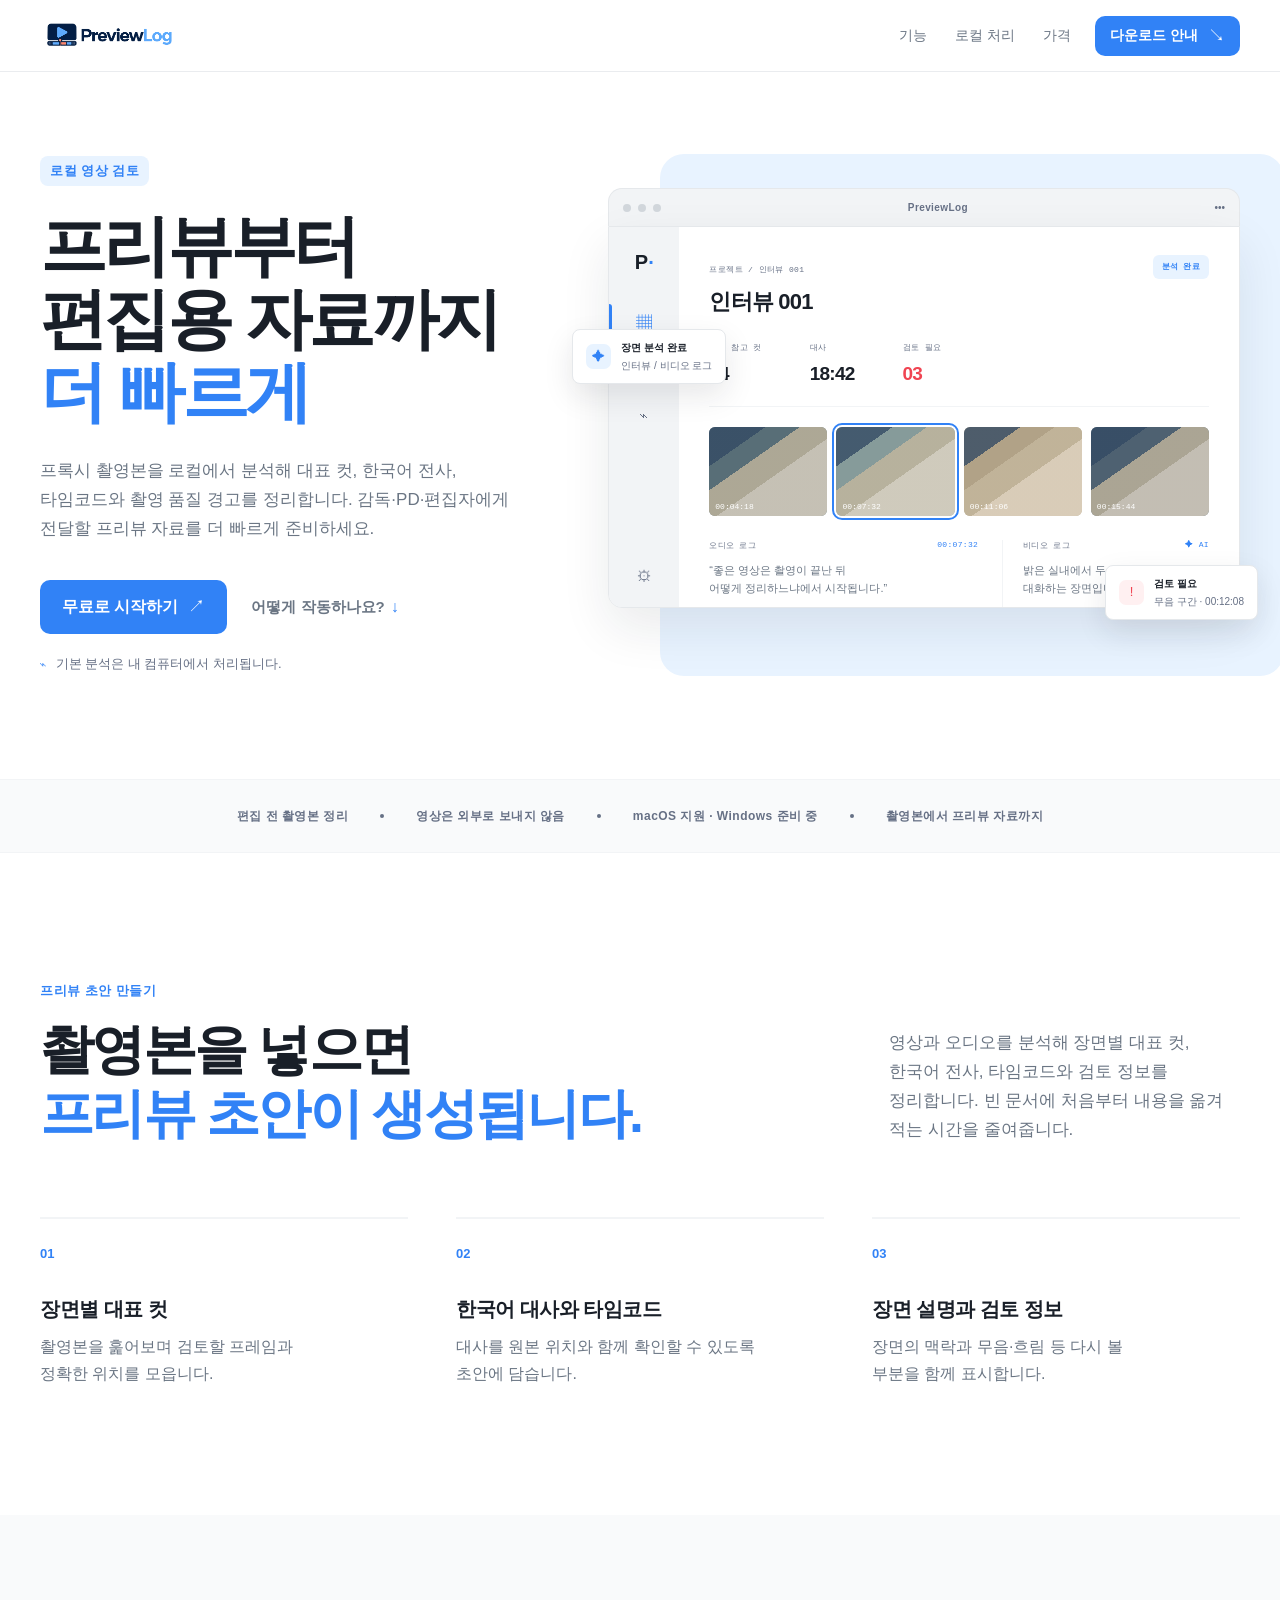
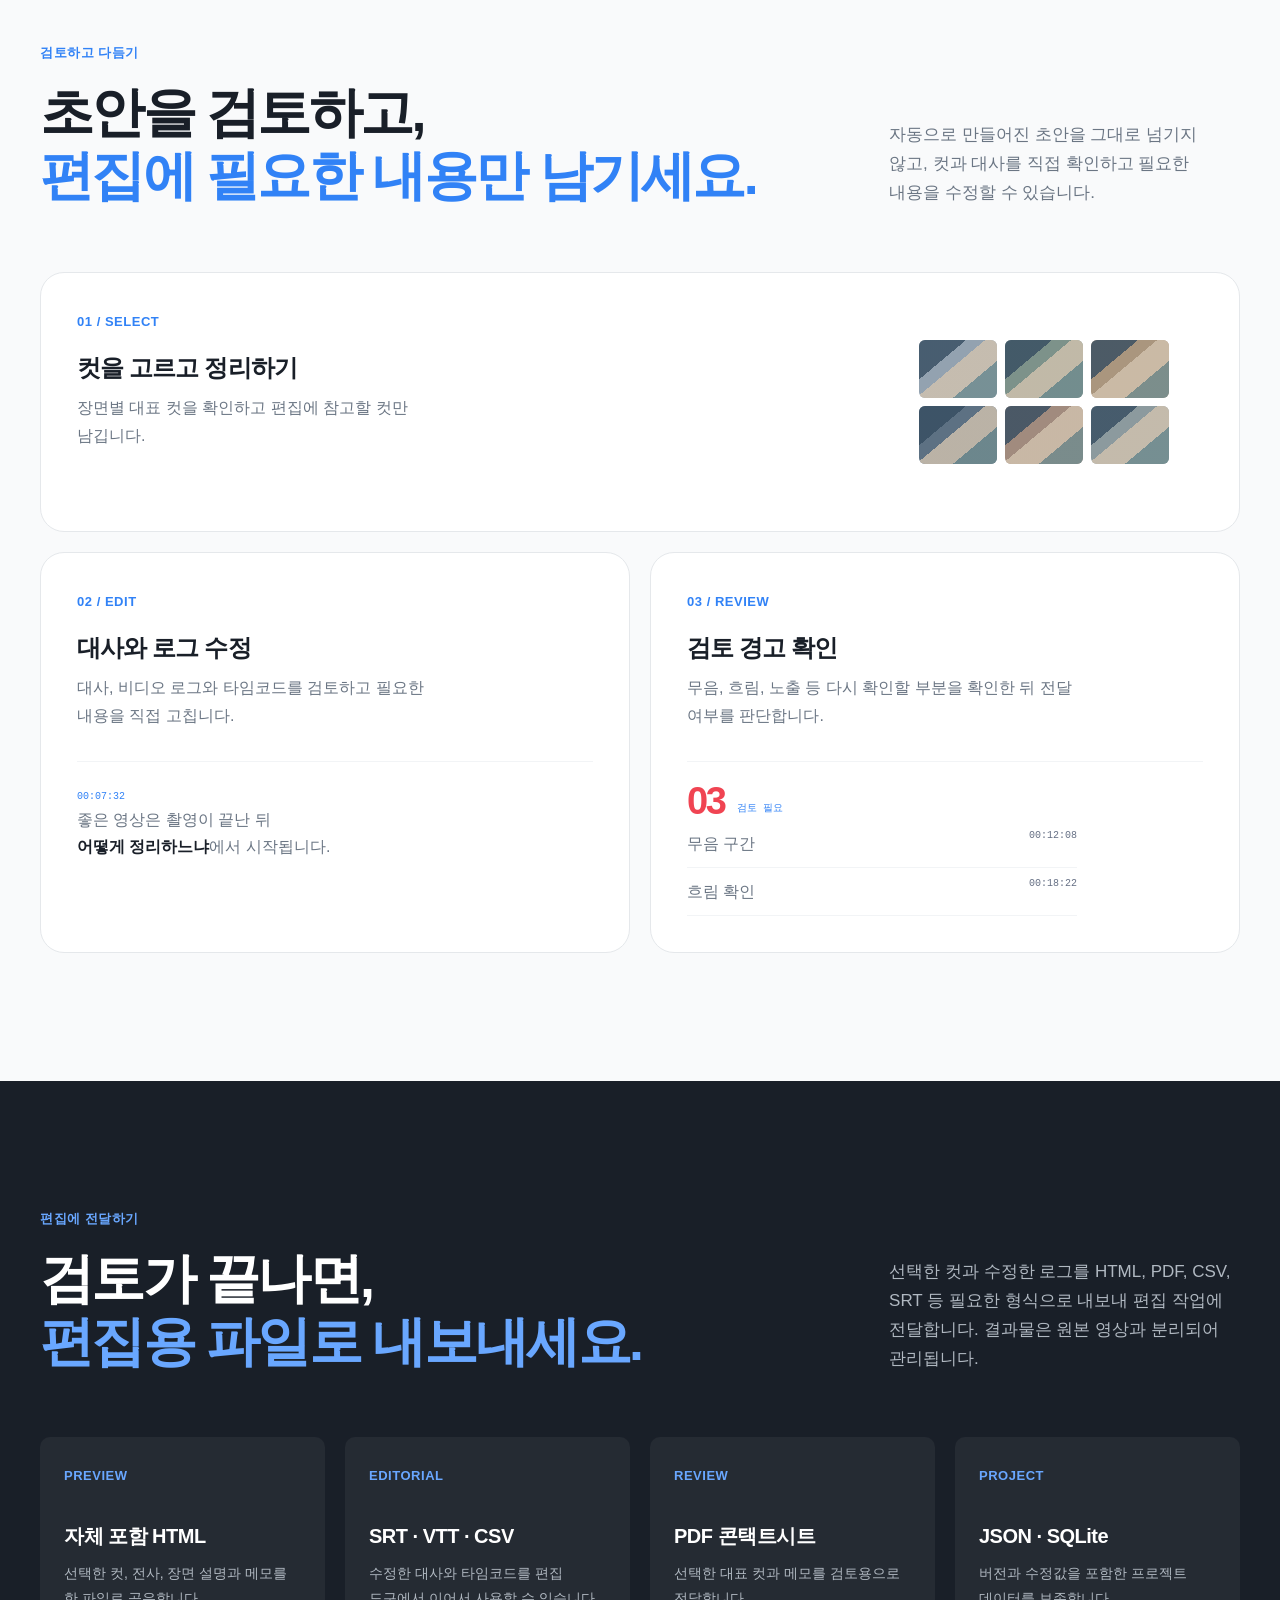
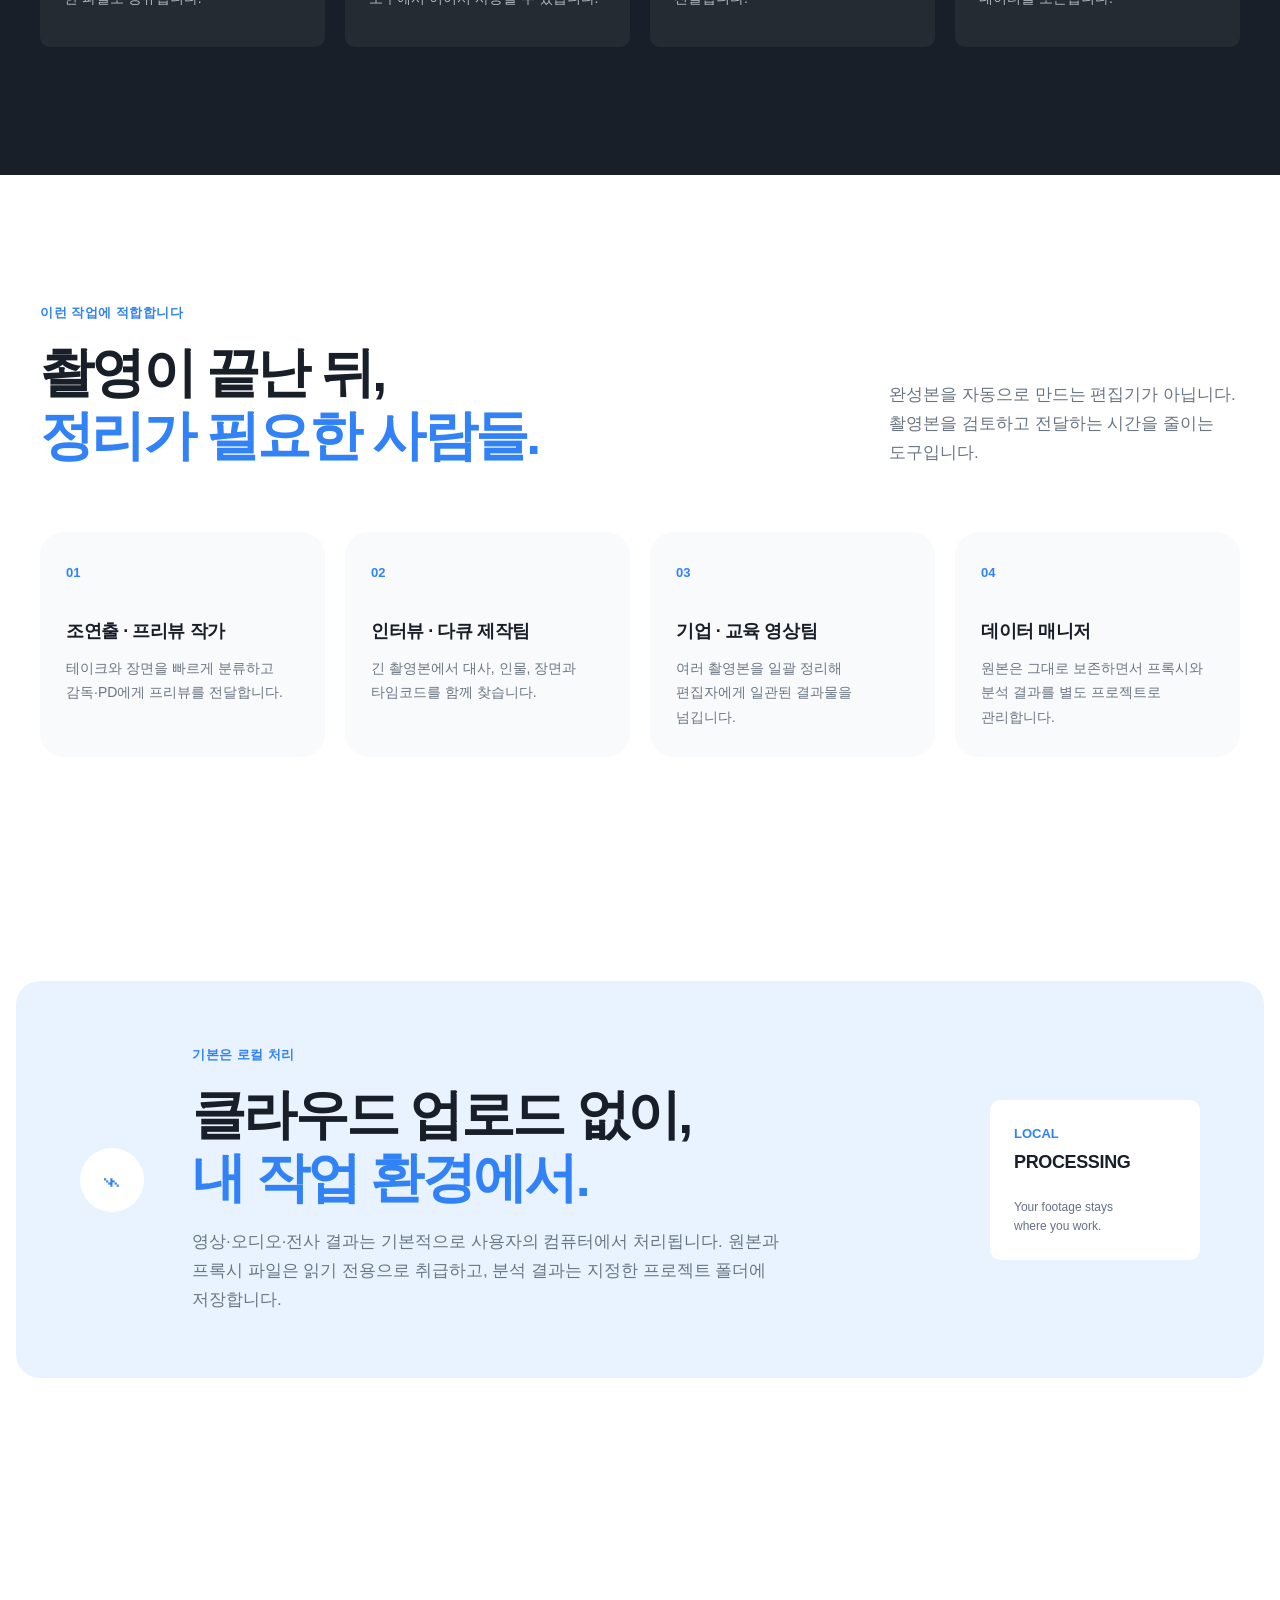
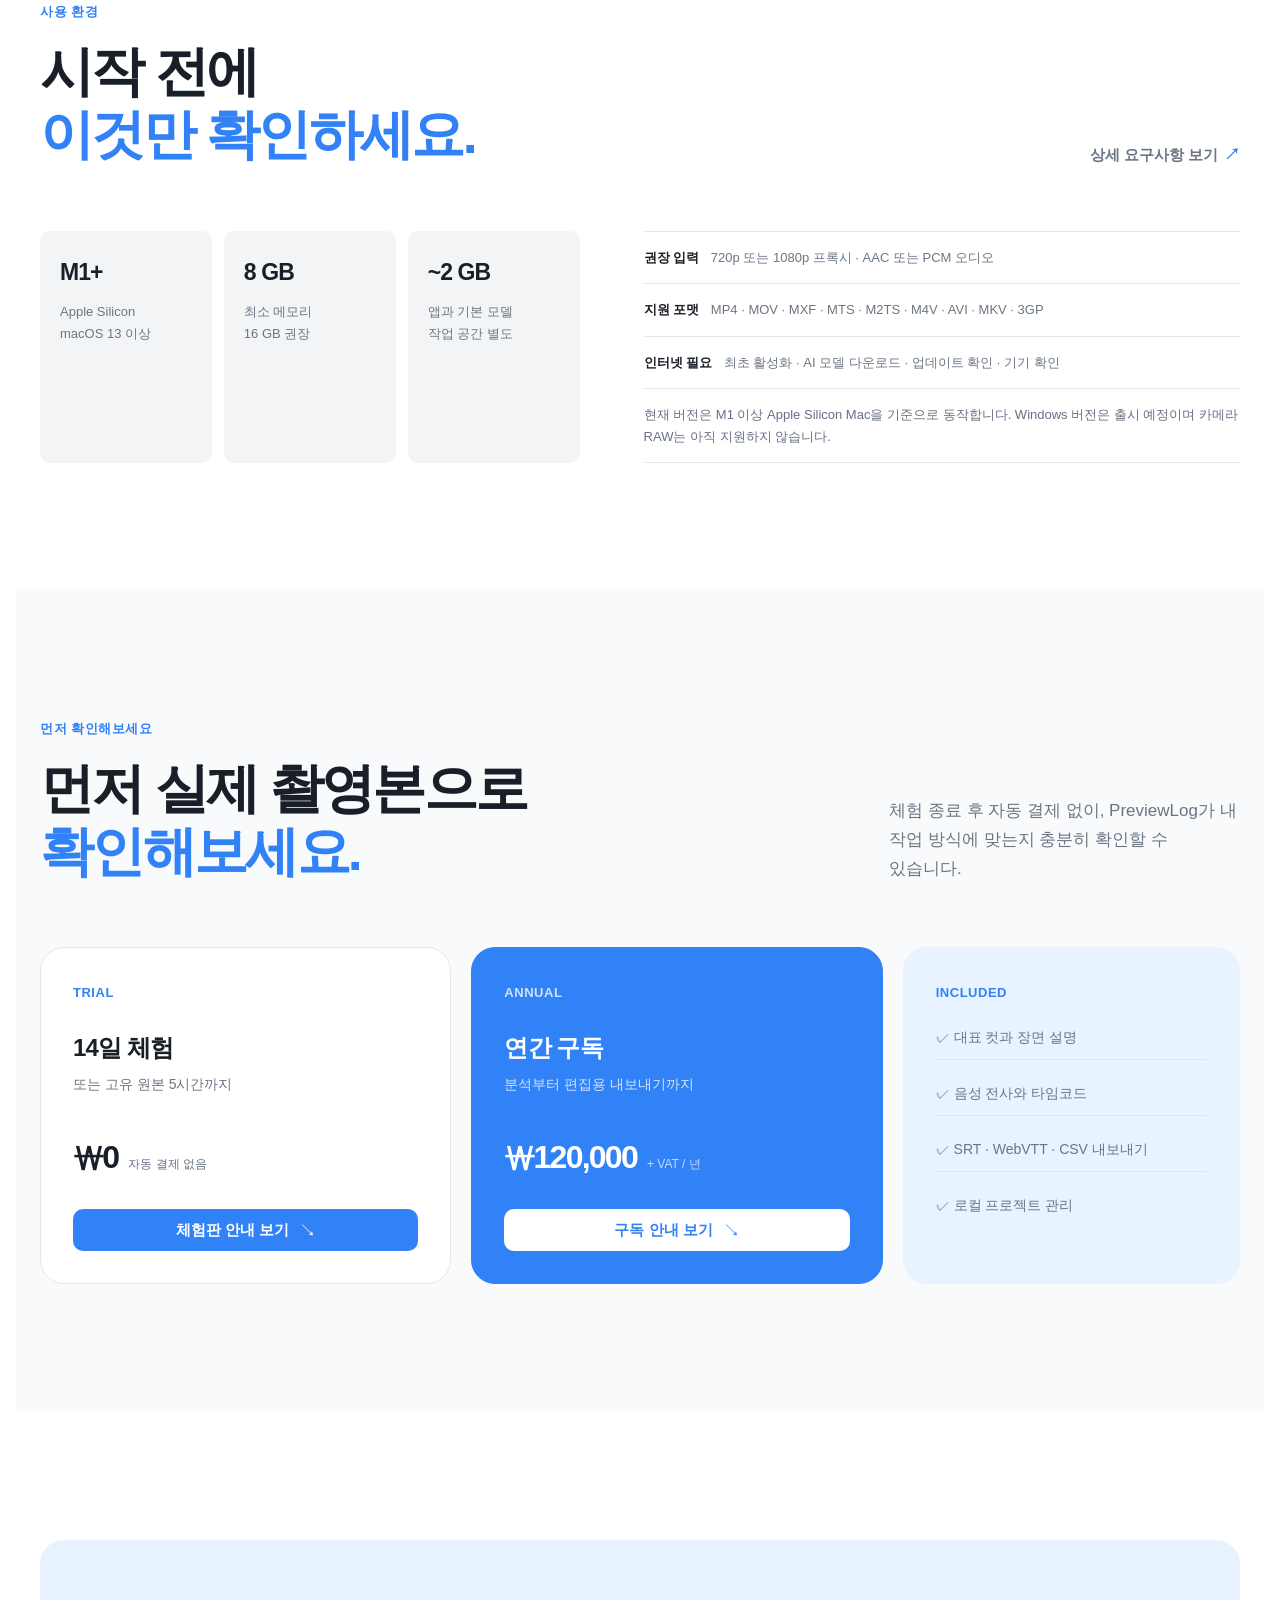
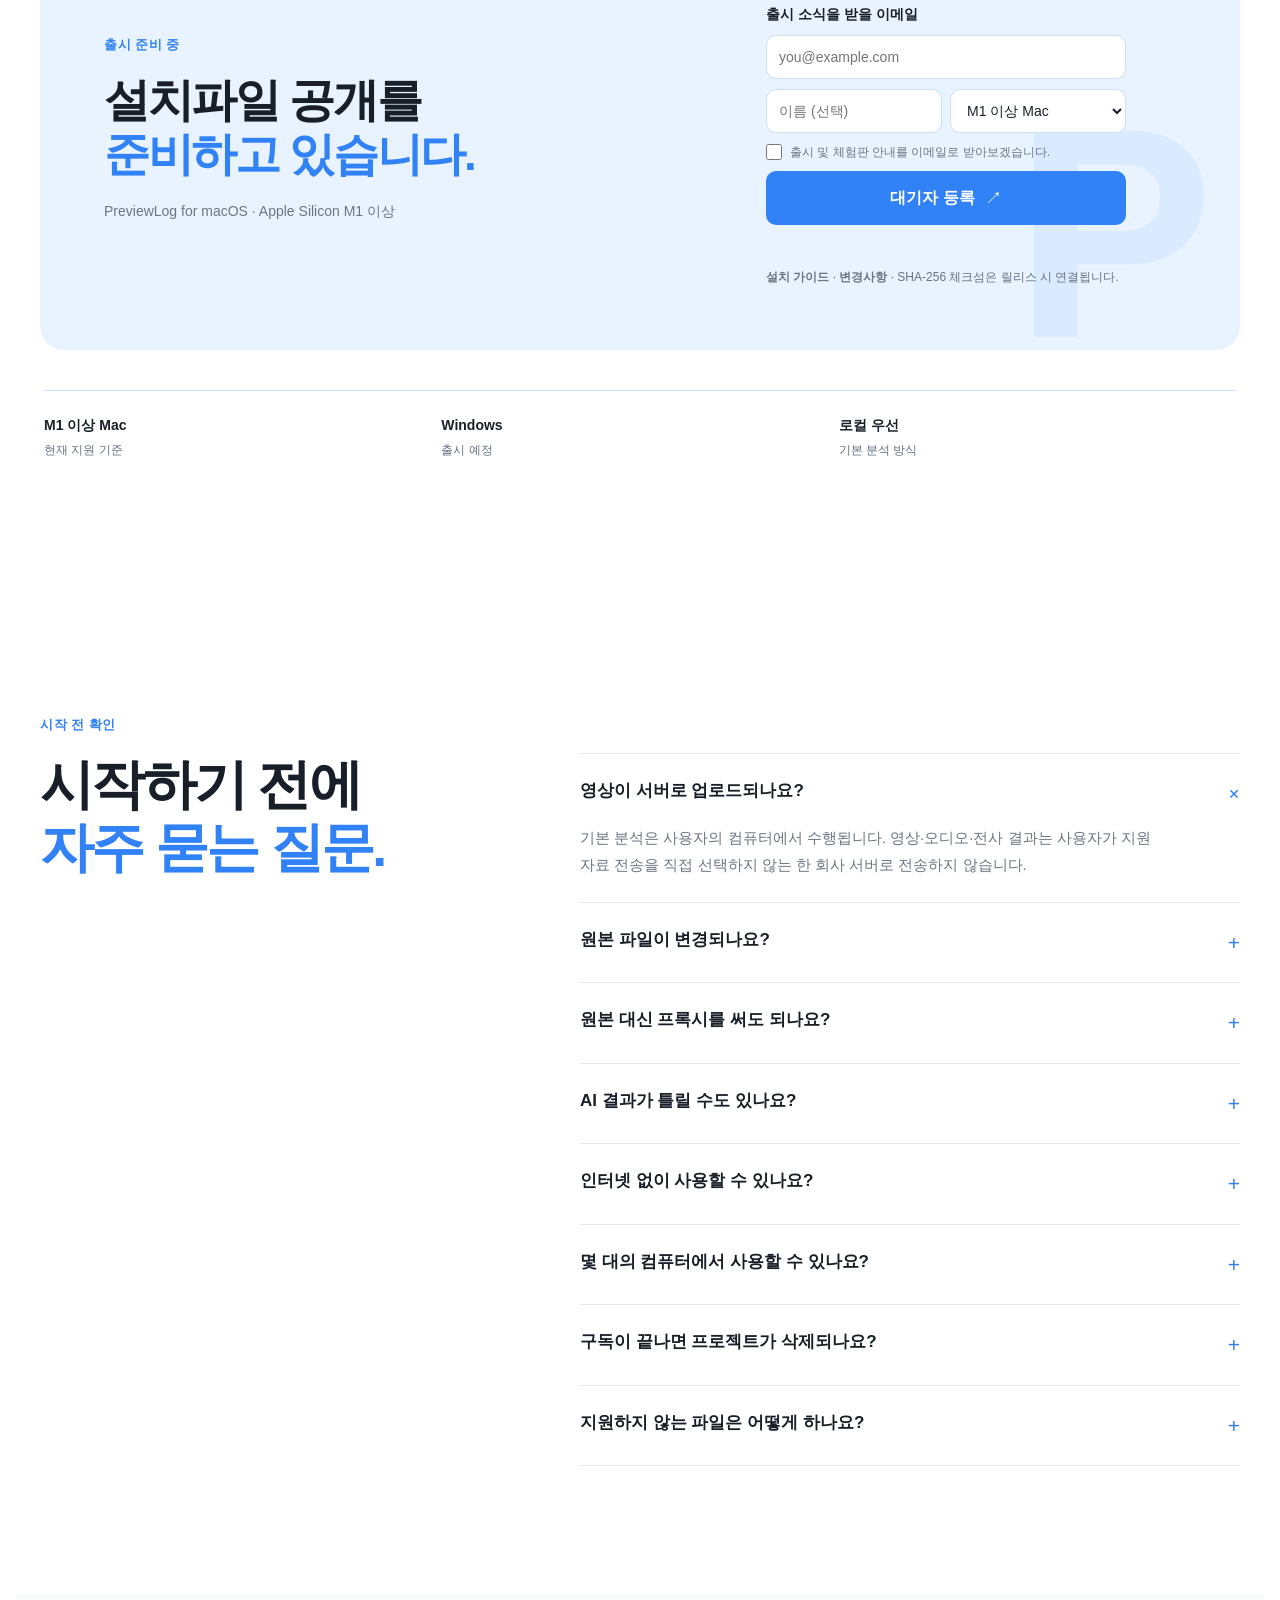
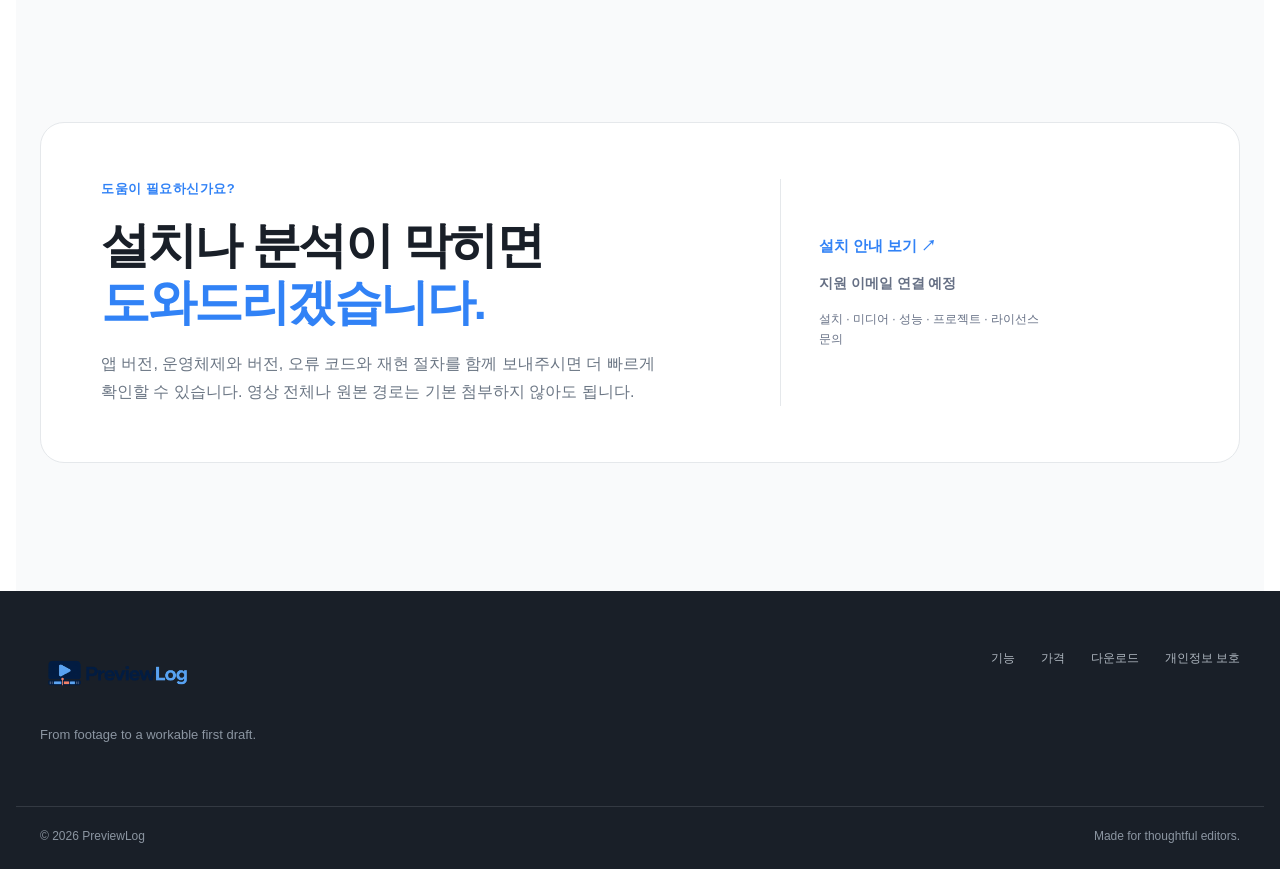
==== deploy/index.html @ b5653bed "Refine hero value proposition" ====
<!doctype html>
<html lang="ko">
  <head>
    <meta charset="UTF-8" />
    <meta name="viewport" content="width=device-width, initial-scale=1.0" />
    <meta name="theme-color" content="#ffffff" />
    <title>PreviewLog — 촬영본을 편집 가능한 로그로</title>
    <link rel="stylesheet" href="./styles.css" />
  </head>
  <body>
    <header class="site-header">
      <a class="brand" href="#top" aria-label="PreviewLog 홈">
        <img src="./assets/brand/logos/previewlog-logo-light.png" alt="PreviewLog" />
      </a>
      <nav class="nav-links" id="primary-navigation" aria-label="주요 메뉴">
        <a href="#features">기능</a>
        <a href="#privacy">로컬 처리</a>
        <a href="#pricing">가격</a>
      </nav>
      <a class="button button-small button-primary" href="#download">다운로드 안내 <span>↘</span></a>
      <button class="menu-button" type="button" aria-label="메뉴 열기" aria-controls="primary-navigation" aria-expanded="false">☰</button>
    </header>

    <main id="top">
      <section class="hero section-shell">
        <div class="hero-copy">
          <div class="eyebrow"><span class="eyebrow-dot"></span> LOCAL-FIRST VIDEO REVIEW</div>
          <h1>프리뷰부터<br />편집용 자료까지<br /><em>더 빠르게</em></h1>
          <p class="hero-lede">프록시 촬영본을 로컬에서 분석해 대표 컷, 한국어 전사, 타임코드와 촬영 품질 경고를 정리합니다. 감독·PD·편집자에게 전달할 프리뷰 자료를 더 빠르게 준비하세요.</p>
          <div class="hero-actions">
            <a class="button button-primary button-large" href="#download">무료로 시작하기 <span>↗</span></a>
          <a class="text-link" href="#features">어떻게 작동하나요? <span>↓</span></a>
          </div>
          <p class="microcopy"><span class="lock">⌁</span> 기본 분석은 내 컴퓨터에서 처리됩니다.</p>
        </div>

        <div class="hero-product" aria-label="PreviewLog 분석 결과 화면 목업">
          <div class="window-chrome"><span></span><span></span><span></span><b>PreviewLog</b><i>•••</i></div>
          <div class="product-body">
            <aside class="product-sidebar">
              <div class="mini-mark">P<span>·</span></div>
              <div class="side-item active">▦ <span>Projects</span></div>
              <div class="side-item">◌ <span>Review</span></div>
              <div class="side-item">⌁ <span>Exports</span></div>
              <div class="side-bottom">⚙</div>
            </aside>
            <div class="review-panel">
              <div class="review-top"><div><small>프로젝트 / 인터뷰 001</small><h3>인터뷰 001</h3></div><span class="ready-pill">분석 완료</span></div>
              <div class="metric-row"><div><small>편집 참고 컷</small><strong>24</strong></div><div><small>대사</small><strong>18:42</strong></div><div><small>검토 필요</small><strong class="warning-number">03</strong></div></div>
              <div class="film-strip"><div class="frame frame-a"><span>00:04:18</span></div><div class="frame frame-b selected"><span>00:07:32</span></div><div class="frame frame-c"><span>00:11:06</span></div><div class="frame frame-d"><span>00:15:44</span></div></div>
              <div class="detail-row"><div class="caption-block"><div class="label-line"><span>오디오 로그</span><b>00:07:32</b></div><p>“좋은 영상은 촬영이 끝난 뒤<br />어떻게 정리하느냐에서 시작됩니다.”</p></div><div class="scene-block"><div class="label-line"><span>비디오 로그</span><b>✦ AI</b></div><p>밝은 실내에서 두 사람이 마주 보고<br />대화하는 장면입니다.</p></div></div>
              <div class="timeline"><span class="timeline-fill"></span><i></i><i></i><i></i><i></i></div>
            </div>
          </div>
          <div class="floating-note note-one"><span class="note-icon blue">✦</span><div><b>장면 분석 완료</b><small>인터뷰 / 비디오 로그</small></div></div>
          <div class="floating-note note-two"><span class="note-icon coral">!</span><div><b>검토 필요</b><small>무음 구간 · 00:12:08</small></div></div>
        </div>
      </section>

      <section class="trust-strip"><div class="section-shell trust-inner"><span>FOR EDITORS &amp; CREATORS</span><i></i><span>NO UPLOAD REQUIRED</span><i></i><span>MACOS NOW · WINDOWS NEXT</span><i></i><span>FROM FOOTAGE TO LOG</span></div></section>

      <section class="problem section-shell section-space">
        <div class="section-kicker">DRAFT YOUR PREVIEW</div>
        <div class="split-heading"><h2>촬영본을 넣으면<br /><em>프리뷰 초안이 생성됩니다.</em></h2><p>영상과 오디오를 분석해 장면별 대표 컷, 한국어 전사, 타임코드와 검토 정보를 정리합니다. 빈 문서에 처음부터 내용을 옮겨 적는 시간을 줄여줍니다.</p></div>
        <div class="problem-cards"><article><span>01</span><h3>장면별 대표 컷</h3><p>촬영본을 훑어보며 검토할 프레임과 정확한 위치를 모읍니다.</p></article><article><span>02</span><h3>한국어 대사와 타임코드</h3><p>대사를 원본 위치와 함께 확인할 수 있도록 초안에 담습니다.</p></article><article><span>03</span><h3>장면 설명과 검토 정보</h3><p>장면의 맥락과 무음·흐림 등 다시 볼 부분을 함께 표시합니다.</p></article></div>
      </section>

      <section id="features" class="features section-space"><div class="section-shell"><div class="section-kicker">REVIEW &amp; REFINE</div><div class="split-heading"><h2>초안을 검토하고,<br /><em>편집에 필요한 내용만 남기세요.</em></h2><p>자동으로 만들어진 초안을 그대로 넘기지 않고, 컷과 대사를 직접 확인하고 필요한 내용을 수정할 수 있습니다.</p></div><div class="feature-grid"><article class="feature-card feature-wide"><div><span class="feature-number">01 / SELECT</span><h3>컷을 고르고 정리하기</h3><p>장면별 대표 컷을 확인하고 편집에 참고할 컷만 남깁니다.</p></div><div class="feature-visual contact-sheet"><div></div><div></div><div></div><div></div><div></div><div></div></div></article><article class="feature-card"><span class="feature-number">02 / EDIT</span><h3>대사와 로그 수정</h3><p>대사, 비디오 로그와 타임코드를 검토하고 필요한 내용을 직접 고칩니다.</p><div class="transcript-visual"><span>00:07:32</span><p>좋은 영상은 촬영이 끝난 뒤<br /><b>어떻게 정리하느냐</b>에서 시작됩니다.</p></div></article><article class="feature-card"><span class="feature-number">03 / REVIEW</span><h3>검토 경고 확인</h3><p>무음, 흐림, 노출 등 다시 확인할 부분을 확인한 뒤 전달 여부를 판단합니다.</p><div class="warning-visual"><div><b>03</b><span>검토 필요</span></div><p>무음 구간 <b>00:12:08</b></p><p>흐림 확인 <b>00:18:22</b></p></div></article></div></div></section>

      <section class="outputs"><div class="section-shell section-space"><div class="section-kicker">DELIVER TO EDITING</div><div class="split-heading"><h2>검토가 끝나면,<br /><em>편집용 파일로 내보내세요.</em></h2><p>선택한 컷과 수정한 로그를 HTML, PDF, CSV, SRT 등 필요한 형식으로 내보내 편집 작업에 전달합니다. 결과물은 원본 영상과 분리되어 관리됩니다.</p></div><div class="output-grid"><article><b>PREVIEW</b><h3>자체 포함 HTML</h3><p>선택한 컷, 전사, 장면 설명과 메모를 한 파일로 공유합니다.</p></article><article><b>EDITORIAL</b><h3>SRT · VTT · CSV</h3><p>수정한 대사와 타임코드를 편집 도구에서 이어서 사용할 수 있습니다.</p></article><article><b>REVIEW</b><h3>PDF 콘택트시트</h3><p>선택한 대표 컷과 메모를 검토용으로 전달합니다.</p></article><article><b>PROJECT</b><h3>JSON · SQLite</h3><p>버전과 수정값을 포함한 프로젝트 데이터를 보존합니다.</p></article></div></div></section>

      <section class="use-cases section-shell section-space"><div class="section-kicker">MADE FOR REAL WORK</div><div class="split-heading"><h2>촬영이 끝난 뒤,<br /><em>정리가 필요한 사람들.</em></h2><p>완성본을 자동으로 만드는 편집기가 아닙니다. 촬영본을 검토하고 전달하는 시간을 줄이는 도구입니다.</p></div><div class="use-case-grid"><article><span>01</span><h3>조연출 · 프리뷰 작가</h3><p>테이크와 장면을 빠르게 분류하고 감독·PD에게 프리뷰를 전달합니다.</p></article><article><span>02</span><h3>인터뷰 · 다큐 제작팀</h3><p>긴 촬영본에서 대사, 인물, 장면과 타임코드를 함께 찾습니다.</p></article><article><span>03</span><h3>기업 · 교육 영상팀</h3><p>여러 촬영본을 일괄 정리해 편집자에게 일관된 결과물을 넘깁니다.</p></article><article><span>04</span><h3>데이터 매니저</h3><p>원본은 그대로 보존하면서 프록시와 분석 결과를 별도 프로젝트로 관리합니다.</p></article></div></section>

      <section id="privacy" class="privacy"><div class="section-shell privacy-inner"><div class="privacy-mark">⌁</div><div><div class="section-kicker">LOCAL BY DEFAULT</div><h2>클라우드 업로드 없이,<br /><em>내 작업 환경에서.</em></h2><p>영상·오디오·전사 결과는 기본적으로 사용자의 컴퓨터에서 처리됩니다. 원본과 프록시 파일은 읽기 전용으로 취급하고, 분석 결과는 지정한 프로젝트 폴더에 저장합니다.</p></div><div class="privacy-badge"><span>LOCAL</span><b>PROCESSING</b><small>Your footage stays<br />where you work.</small></div></div></section>

      <section class="requirements section-shell section-space"><div class="section-kicker">SYSTEM REQUIREMENTS</div><div class="requirements-head"><h2>시작 전에<br /><em>이것만 확인하세요.</em></h2><a class="text-link" href="./requirements.html">상세 요구사항 보기 <span>↗</span></a></div><div class="requirements-grid"><div class="requirement-main"><div><b>M1+</b><span>Apple Silicon<br />macOS 13 이상</span></div><div><b>8 GB</b><span>최소 메모리<br />16 GB 권장</span></div><div><b>~2 GB</b><span>앱과 기본 모델<br />작업 공간 별도</span></div></div><div class="requirement-notes"><p><b>권장 입력</b> 720p 또는 1080p 프록시 · AAC 또는 PCM 오디오</p><p><b>지원 포맷</b> MP4 · MOV · MXF · MTS · M2TS · M4V · AVI · MKV · 3GP</p><p><b>인터넷 필요</b> 최초 활성화 · AI 모델 다운로드 · 업데이트 확인 · 기기 확인</p><p class="muted-note">현재 버전은 M1 이상 Apple Silicon Mac을 기준으로 동작합니다. Windows 버전은 출시 예정이며 카메라 RAW는 아직 지원하지 않습니다.</p></div></div></section>

      <section id="pricing" class="pricing section-shell section-space"><div class="section-kicker">SIMPLE TO START</div><div class="split-heading"><h2>먼저 실제 촬영본으로<br /><em>확인해보세요.</em></h2><p>체험 종료 후 자동 결제 없이, PreviewLog가 내 작업 방식에 맞는지 충분히 확인할 수 있습니다.</p></div><div class="pricing-grid"><div class="price-card price-trial"><span class="price-label">TRIAL</span><h3>14일 체험</h3><p>또는 고유 원본 5시간까지</p><div class="price-line"><strong>₩0</strong><span>자동 결제 없음</span></div><a class="button button-primary" href="#download">체험판 안내 보기 <span>↘</span></a></div><div class="price-card price-paid"><span class="price-label">ANNUAL</span><h3>연간 구독</h3><p>분석부터 편집용 내보내기까지</p><div class="price-line"><strong>₩120,000</strong><span>+ VAT / 년</span></div><a class="button button-coral" href="#download">구독 안내 보기 <span>↘</span></a></div><div class="price-perks"><span>INCLUDED</span><p>✓ 대표 컷과 장면 설명</p><p>✓ 음성 전사와 타임코드</p><p>✓ SRT · WebVTT · CSV 내보내기</p><p>✓ 로컬 프로젝트 관리</p></div></div></section>

      <section id="download" class="download section-shell section-space"><div class="download-card"><div><div class="section-kicker">RELEASE PREPARATION</div><h2>설치파일 공개를<br /><em>준비하고 있습니다.</em></h2><p>PreviewLog for macOS · Apple Silicon M1 이상</p></div><form class="download-actions waitlist-form" data-endpoint="" novalidate><label for="waitlist-email">출시 소식을 받을 이메일</label><input id="waitlist-email" name="email" type="email" autocomplete="email" placeholder="you@example.com" required /><div class="waitlist-fields"><input name="name" type="text" autocomplete="name" placeholder="이름 (선택)" /><select name="platform" aria-label="관심 플랫폼"><option value="macos">M1 이상 Mac</option><option value="windows">Windows (출시 예정)</option></select></div><label class="waitlist-consent"><input name="consent" type="checkbox" value="yes" required /><span>출시 및 체험판 안내를 이메일로 받아보겠습니다.</span></label><input class="waitlist-honeypot" name="website" type="text" tabindex="-1" autocomplete="off" aria-hidden="true" /><button class="button button-coral button-large" type="submit">대기자 등록 <span>↗</span></button><span class="waitlist-status" role="status" aria-live="polite"></span></form><small class="download-note"><a href="./install.html">설치 가이드</a> · <a href="./changelog.html">변경사항</a> · SHA-256 체크섬은 릴리스 시 연결됩니다.</small></div><div class="download-meta"><div><b>M1 이상 Mac</b><span>현재 지원 기준</span></div><div><b>Windows</b><span>출시 예정</span></div><div><b>로컬 우선</b><span>기본 분석 방식</span></div></div></section>

      <section class="faq section-shell section-space"><div class="section-kicker">GOOD TO KNOW</div><div class="faq-layout"><h2>시작하기 전에<br /><em>자주 묻는 질문.</em></h2><div class="faq-list"><details open><summary>영상이 서버로 업로드되나요?<span>+</span></summary><p>기본 분석은 사용자의 컴퓨터에서 수행됩니다. 영상·오디오·전사 결과는 사용자가 지원 자료 전송을 직접 선택하지 않는 한 회사 서버로 전송하지 않습니다.</p></details><details><summary>원본 파일이 변경되나요?<span>+</span></summary><p>원본과 프록시 입력은 읽기 전용으로 취급하며, 분석 결과는 지정한 프로젝트 폴더에 별도로 저장합니다.</p></details><details><summary>원본 대신 프록시를 써도 되나요?<span>+</span></summary><p>프록시 사용을 권장합니다. 길이, 프레임레이트와 시작 타임코드가 일치하면 분석 결과를 원본에 재연결할 수 있습니다.</p></details><details><summary>AI 결과가 틀릴 수도 있나요?<span>+</span></summary><p>네. 전사와 장면 설명은 검토를 돕는 보조 결과입니다. 중요한 장면과 대사는 원본으로 확인하고 필요한 내용을 직접 수정하세요.</p></details><details><summary>인터넷 없이 사용할 수 있나요?<span>+</span></summary><p>영상 분석은 로컬에서 이루어집니다. 최초 활성화, 모델 다운로드, 업데이트와 동시 사용 확인에는 인터넷이 필요합니다.</p></details><details><summary>몇 대의 컴퓨터에서 사용할 수 있나요?<span>+</span></summary><p>개인 라이선스는 최대 2대에 등록하고 동시에 1대에서 사용할 수 있습니다. 기기는 고객 포털에서 해제할 수 있습니다.</p></details><details><summary>구독이 끝나면 프로젝트가 삭제되나요?<span>+</span></summary><p>삭제되지 않습니다. 다만 구독이 만료되면 신규 분석과 편집·내보내기가 제한되며, 다시 구독하면 이용을 재개할 수 있습니다.</p></details><details><summary>지원하지 않는 파일은 어떻게 하나요?<span>+</span></summary><p>카메라 RAW는 현재 지원하지 않습니다. 편집 프로그램이나 카메라 제조사 도구로 MP4 또는 MOV 프록시를 만들어 사용하세요.</p></details></div></div></section>

      <section class="support section-shell section-space"><div class="support-card"><div><div class="section-kicker">NEED A HAND?</div><h2>설치나 분석이 막히면<br /><em>도와드리겠습니다.</em></h2><p>앱 버전, 운영체제와 버전, 오류 코드와 재현 절차를 함께 보내주시면 더 빠르게 확인할 수 있습니다. 영상 전체나 원본 경로는 기본 첨부하지 않아도 됩니다.</p></div><div class="support-links"><a href="./install.html">설치 안내 보기 <span>↗</span></a><span class="pending-contact">지원 이메일 연결 예정</span><small>설치 · 미디어 · 성능 · 프로젝트 · 라이선스 문의</small></div></div></section>
    </main>

    <footer class="site-footer"><div class="footer-main section-shell"><div><a class="footer-brand" href="#top" aria-label="PreviewLog 홈으로 이동"><img src="./assets/brand/logos/previewlog-logo-light.png" alt="PreviewLog" /></a><p>From footage to a workable first draft.</p></div><div class="footer-links"><a href="#features">기능</a><a href="#pricing">가격</a><a href="#download">다운로드</a><a href="#privacy">개인정보 보호</a></div></div><div class="footer-bottom section-shell"><span>© 2026 PreviewLog</span><span>Made for thoughtful editors.</span></div></footer>
    <script src="./main.js"></script>
  </body>
</html>
---- deploy/styles.css ----
@import url("./tokens.css");

* { box-sizing: border-box; }
html { scroll-behavior: smooth; }
body {
  margin: 0;
  overflow-x: hidden;
  background: var(--color-bg);
  color: var(--color-text-primary);
  font-family: var(--font-family-base);
  font-size: var(--font-size-body);
  line-height: var(--line-height-body);
  word-break: keep-all;
  -webkit-font-smoothing: antialiased;
  text-rendering: optimizeLegibility;
}
a { color: inherit; text-decoration: none; }
button, a { -webkit-tap-highlight-color: transparent; }
:focus-visible { outline: 3px solid rgba(49, 130, 246, 0.28); outline-offset: 3px; }

.section-shell {
  width: min(100%, 1248px);
  margin: 0 auto;
  padding-right: var(--space-6);
  padding-left: var(--space-6);
}
.section-space { padding-top: 128px; padding-bottom: 128px; }
.reveal-on-scroll { opacity: 0; transform: translateY(18px); transition: opacity 520ms ease, transform 520ms ease; }
.reveal-on-scroll.is-visible { opacity: 1; transform: none; }

/* Header and controls */
.site-header {
  position: sticky;
  top: 0;
  z-index: 100;
  display: flex;
  align-items: center;
  width: 100%;
  height: 72px;
  margin: 0;
  padding-right: max(24px, calc((100% - 1200px) / 2));
  padding-left: max(24px, calc((100% - 1200px) / 2));
  background: rgba(255, 255, 255, 0.92);
  border-bottom: 1px solid rgba(229, 232, 235, 0.8);
  backdrop-filter: blur(16px);
  -webkit-backdrop-filter: blur(16px);
}
.brand { display: inline-flex; flex: 0 0 auto; align-items: center; }
.brand img { display: block; width: 138px; height: auto; }
.nav-links {
  display: flex;
  gap: 28px;
  align-items: center;
  margin-left: auto;
  color: var(--color-text-secondary);
  font-size: 14px;
  font-weight: 500;
}
.nav-links a, .text-link { transition: color 160ms ease; }
.nav-links a:hover, .text-link:hover { color: var(--color-accent); }
.site-header > .button { margin-left: var(--space-6); }
.button {
  display: inline-flex;
  align-items: center;
  justify-content: center;
  gap: 10px;
  min-height: 42px;
  padding: 9px 16px;
  border: 0;
  border-radius: var(--radius-md);
  font-size: var(--font-size-button);
  font-weight: var(--font-weight-button);
  line-height: var(--line-height-button);
  transition: background-color 160ms ease, color 160ms ease, transform 160ms ease;
}
.button:hover { transform: translateY(-1px); }
.button span { font-size: 17px; font-weight: 400; line-height: 1; }
.button-small { min-height: 40px; padding: 8px 15px; font-size: 14px; }
.button-large { min-height: 54px; padding: 14px 22px; font-size: 16px; }
.button-primary, .button-coral { background: var(--color-accent); color: var(--color-white); }
.button-primary:hover, .button-coral:hover { background: #1b64da; }
.button-disabled { cursor: not-allowed; opacity: 0.58; transform: none !important; }
.menu-button {
  display: none;
  width: 40px;
  height: 40px;
  margin-left: auto;
  padding: 0;
  background: transparent;
  border: 0;
  color: var(--color-text-primary);
  font: inherit;
  font-size: 22px;
  cursor: pointer;
}
.eyebrow, .section-kicker, .feature-number {
  color: var(--color-accent);
  font-size: var(--font-size-label);
  font-weight: var(--font-weight-label);
  line-height: var(--line-height-label);
  letter-spacing: 0.04em;
}
.eyebrow {
  display: inline-flex;
  align-items: center;
  gap: 9px;
  padding: 5px 10px;
  background: var(--color-accent-soft);
  border-radius: var(--radius-sm);
}
.eyebrow-dot { width: 6px; height: 6px; background: var(--color-accent); border-radius: 50%; }
.text-link {
  display: inline-flex;
  align-items: center;
  gap: 6px;
  color: var(--color-text-secondary);
  font-size: 15px;
  font-weight: 600;
}
.text-link span { color: var(--color-accent); font-size: 16px; }

/* Hero and app preview */
.hero {
  display: grid;
  grid-template-columns: minmax(0, 0.88fr) minmax(540px, 1.12fr);
  gap: 72px;
  align-items: center;
  min-height: 690px;
  padding-top: 84px;
  padding-bottom: 104px;
}
.hero-copy { position: relative; z-index: 2; }
.hero h1 {
  margin: 24px 0 28px;
  font-size: clamp(50px, 5.2vw, 72px);
  font-weight: 800;
  line-height: 1.1;
  letter-spacing: -0.055em;
}
.hero h1 em, .split-heading em, .workflow h2 em, .requirements h2 em,
.download h2 em, .faq h2 em, .support h2 em, .subpage-hero h1 em {
  color: var(--color-accent);
  font-style: normal;
}
.hero-lede {
  max-width: 470px;
  margin: 0;
  color: var(--color-text-secondary);
  font-size: var(--font-size-body-lg);
  line-height: 1.7;
}
.hero-actions { display: flex; gap: 24px; align-items: center; margin-top: 36px; }
.microcopy {
  margin: 20px 0 0;
  color: var(--color-text-tertiary);
  font-size: var(--font-size-caption);
  font-weight: var(--font-weight-caption);
  line-height: var(--line-height-caption);
}
.lock { margin-right: 5px; color: var(--color-accent); }
.hero-product { position: relative; height: 454px; }
.hero-product::before {
  position: absolute;
  top: -34px;
  right: -44px;
  bottom: -34px;
  left: 52px;
  z-index: -1;
  background: var(--color-accent-soft);
  border-radius: var(--radius-lg);
  content: "";
}
.window-chrome {
  display: flex;
  gap: 7px;
  align-items: center;
  height: 38px;
  padding: 0 14px;
  background: var(--color-gray-100);
  border: 1px solid var(--color-gray-200);
  border-bottom: 0;
  border-radius: 14px 14px 0 0;
  color: var(--color-text-tertiary);
  font-size: 10px;
}
.window-chrome span { width: 8px; height: 8px; background: #d1d6db; border-radius: 50%; }
.window-chrome b { margin: 0 auto; font-weight: 600; letter-spacing: 0.04em; }
.window-chrome i { font-style: normal; }
.product-body {
  display: flex;
  height: 382px;
  overflow: hidden;
  background: var(--color-white);
  border: 1px solid var(--color-gray-200);
  border-radius: 0 0 14px 14px;
  box-shadow: 0 20px 50px rgba(25, 31, 40, 0.09);
}
.product-sidebar {
  display: flex;
  flex-direction: column;
  gap: 22px;
  align-items: center;
  width: 70px;
  padding-top: 20px;
  background: var(--color-gray-100);
  color: var(--color-text-tertiary);
}
.mini-mark { margin-bottom: 12px; color: var(--color-text-primary); font-size: 20px; font-weight: 800; }
.mini-mark span { color: var(--color-accent); }
.side-item { position: relative; width: 100%; font-size: 16px; text-align: center; }
.side-item span { display: none; }
.side-item.active { color: var(--color-accent); }
.side-item.active::before {
  position: absolute;
  top: -7px;
  left: 0;
  width: 3px;
  height: 30px;
  background: var(--color-accent);
  border-radius: 0 3px 3px 0;
  content: "";
}
.side-bottom { margin-top: auto; margin-bottom: 20px; font-size: 15px; }
.review-panel { flex: 1; min-width: 0; padding: 28px 30px; color: var(--color-text-primary); }
.review-top { display: flex; align-items: flex-start; justify-content: space-between; }
.review-top small, .metric-row small {
  color: var(--color-text-tertiary);
  font-family: var(--font-family-mono);
  font-size: 8px;
  letter-spacing: 0.05em;
}
.review-top h3 { margin: 6px 0 0; font-size: 22px; letter-spacing: -0.035em; }
.ready-pill {
  padding: 6px 9px;
  background: var(--color-accent-soft);
  border-radius: 6px;
  color: var(--color-accent);
  font-family: var(--font-family-mono);
  font-size: 8px;
  font-weight: 600;
  letter-spacing: 0.04em;
}
.metric-row {
  display: flex;
  gap: 48px;
  margin: 24px 0 20px;
  padding-bottom: 17px;
  border-bottom: 1px solid var(--color-gray-100);
}
.metric-row div { display: flex; flex-direction: column; gap: 6px; }
.metric-row strong { font-size: 19px; letter-spacing: -0.04em; }
.warning-number { color: #f04452; }
.film-strip { display: flex; gap: 9px; }
.frame {
  position: relative;
  flex: 1;
  height: 89px;
  overflow: hidden;
  background: #95a5b9;
  border-radius: 6px;
}
.frame::after {
  position: absolute;
  inset: 0;
  background: linear-gradient(145deg, #324963 0 23%, transparent 23% 37%, #c5b89e 37% 55%, #e4d8c6 55%);
  content: "";
  opacity: 0.78;
}
.frame-a { background: #586e77; }
.frame-b { background: #869b9a; }
.frame-c { background: #b1a287; }
.frame-d { background: #4e6171; }
.frame span {
  position: absolute;
  bottom: 5px;
  left: 6px;
  z-index: 1;
  color: var(--color-white);
  font: 8px var(--font-family-mono);
}
.frame.selected { outline: 2px solid var(--color-accent); outline-offset: 2px; }
.detail-row { display: grid; grid-template-columns: 1.3fr 1fr; gap: 24px; margin-top: 24px; }
.label-line {
  display: flex;
  justify-content: space-between;
  color: var(--color-text-tertiary);
  font: 8px var(--font-family-mono);
  letter-spacing: 0.04em;
}
.label-line b { color: var(--color-accent); font-weight: 500; }
.detail-row p { margin-top: 10px; color: var(--color-text-secondary); font-size: 11px; line-height: 1.65; }
.scene-block { padding-left: 20px; border-left: 1px solid var(--color-gray-100); }
.timeline { position: relative; height: 5px; margin-top: 16px; background: var(--color-gray-100); border-radius: 10px; }
.timeline-fill { display: block; width: 36%; height: 100%; background: var(--color-accent); border-radius: 10px; }
.timeline i {
  position: absolute;
  top: -2px;
  width: 9px;
  height: 9px;
  background: var(--color-text-tertiary);
  border: 2px solid var(--color-white);
  border-radius: 50%;
}
.timeline i:nth-child(2) { left: 18%; }
.timeline i:nth-child(3) { left: 47%; }
.timeline i:nth-child(4) { left: 73%; }
.timeline i:nth-child(5) { left: 92%; }
.floating-note {
  position: absolute;
  display: flex;
  gap: 10px;
  align-items: center;
  padding: 10px 13px;
  background: var(--color-white);
  border: 1px solid var(--color-gray-200);
  border-radius: var(--radius-sm);
  box-shadow: 0 12px 30px rgba(25, 31, 40, 0.1);
  font-size: 10px;
}
.floating-note small { display: block; margin-top: 3px; color: var(--color-text-tertiary); font-size: 10px; }
.floating-note { transition: transform 240ms ease, box-shadow 240ms ease; }
.hero-product:hover .note-one { transform: translateY(-4px); }
.hero-product:hover .note-two { transform: translateY(4px); }
.note-one { top: 31%; left: -36px; }
.note-two { right: -18px; bottom: 5%; }
.note-icon {
  display: grid;
  place-items: center;
  width: 25px;
  height: 25px;
  background: var(--color-accent-soft);
  border-radius: 7px;
  color: var(--color-accent);
  font-size: 13px;
}
.note-icon.coral { background: #fff0f1; color: #f04452; }

/* Core landing sections */
.trust-strip { background: var(--color-gray-050); border-top: 1px solid var(--color-gray-100); border-bottom: 1px solid var(--color-gray-100); }
.trust-inner {
  display: flex;
  gap: 32px;
  align-items: center;
  justify-content: center;
  min-height: 72px;
  color: var(--color-text-tertiary);
  font-size: 12px;
  font-weight: 600;
  letter-spacing: 0.04em;
}
.trust-inner i { width: 4px; height: 4px; background: var(--color-gray-400); border-radius: 50%; }
.split-heading {
  display: grid;
  grid-template-columns: minmax(0, 1.55fr) minmax(260px, 0.7fr);
  gap: 72px;
  align-items: end;
  margin-top: 18px;
}
.split-heading h2, .workflow h2, .requirements h2, .download h2, .faq h2 {
  max-width: 720px;
  margin: 0;
  font-size: clamp(38px, 4.2vw, 56px);
  font-weight: 800;
  line-height: 1.18;
  letter-spacing: -0.05em;
}
.split-heading p {
  max-width: 390px;
  margin: 0;
  color: var(--color-text-secondary);
  font-size: var(--font-size-body-lg);
  line-height: 1.7;
}
.problem-cards { display: grid; grid-template-columns: repeat(3, 1fr); gap: 48px; margin-top: 72px; }
.problem-cards article { padding-top: 22px; border-top: 2px solid var(--color-gray-100); }
.problem-cards article, .feature-card, .output-grid article, .use-case-grid article { transition: transform 220ms ease, box-shadow 220ms ease, border-color 220ms ease; }
.problem-cards article:hover, .feature-card:hover, .output-grid article:hover, .use-case-grid article:hover { transform: translateY(-4px); }
.problem-cards span, .use-case-grid span { color: var(--color-accent); font-size: var(--font-size-label); font-weight: 600; }
.problem-cards h3 {
  margin: 30px 0 10px;
  font-size: var(--font-size-title);
  font-weight: var(--font-weight-title);
  line-height: var(--line-height-title);
  letter-spacing: -0.025em;
}
.problem-cards p { max-width: 300px; margin: 0; color: var(--color-text-secondary); font-size: var(--font-size-body); line-height: 1.7; }

.features { background: var(--color-gray-050); }
.feature-grid { display: grid; grid-template-columns: 1fr 1fr; gap: 20px; margin-top: 64px; }
.feature-card {
  min-height: 350px;
  padding: 36px;
  overflow: hidden;
  background: var(--color-white);
  border: 1px solid var(--color-gray-200);
  border-radius: var(--radius-lg);
}
.feature-wide { display: flex; grid-column: 1 / -1; justify-content: space-between; min-height: 260px; }
.feature-card h3 { margin: 18px 0 10px; font-size: 24px; font-weight: 700; line-height: 1.4; letter-spacing: -0.035em; }
.feature-card > p, .feature-card > div > p { max-width: 390px; margin: 0; color: var(--color-text-secondary); font-size: 16px; line-height: 1.7; }
.contact-sheet {
  display: grid;
  grid-template-columns: repeat(3, 78px);
  grid-template-rows: repeat(2, 58px);
  gap: 8px;
  align-self: center;
  margin-right: 34px;
}
.contact-sheet div { position: relative; overflow: hidden; background: #93a2b0; border-radius: 6px; }
.contact-sheet div::after {
  position: absolute;
  inset: 0;
  background: linear-gradient(140deg, #354c60 0 32%, transparent 32% 45%, #d2c3af 45% 70%, #708c8f 70%);
  content: "";
  opacity: 0.8;
}
.contact-sheet div:nth-child(2) { background: #7d928a; }
.contact-sheet div:nth-child(3) { background: #aa967e; }
.contact-sheet div:nth-child(4) { background: #5d7183; }
.contact-sheet div:nth-child(5) { background: #a18b7e; }
.contact-sheet div:nth-child(6) { background: #8c9a9e; }
.transcript-visual, .warning-visual { margin-top: 32px; padding-top: 20px; border-top: 1px solid var(--color-gray-100); }
.transcript-visual span, .warning-visual span { color: var(--color-accent); font-family: var(--font-family-mono); font-size: 10px; }
.transcript-visual p { margin-top: 12px; color: var(--color-text-secondary); font-size: 14px; line-height: 1.7; }
.transcript-visual b { color: var(--color-text-primary); }
.warning-visual div { display: flex; gap: 12px; align-items: flex-end; }
.warning-visual div b { color: #f04452; font-size: 38px; line-height: 1; letter-spacing: -0.06em; }
.warning-visual div span { padding-bottom: 4px; }
.warning-visual p { margin: 0; padding: 10px 0; border-bottom: 1px solid var(--color-gray-100); color: var(--color-text-secondary); font-size: 13px; }
.warning-visual p b { float: right; color: var(--color-text-tertiary); font: 10px var(--font-family-mono); }

.workflow-head, .requirements-head { display: flex; align-items: flex-end; justify-content: space-between; margin-top: 18px; }
.steps {
  display: grid;
  grid-template-columns: 1fr 60px 1fr 60px 1fr;
  align-items: center;
  margin-top: 80px;
  padding: 48px;
  background: var(--color-gray-100);
  border-radius: var(--radius-lg);
}
.step > span { color: var(--color-accent); font-size: var(--font-size-label); font-weight: 600; }
.step-icon {
  display: grid;
  place-items: center;
  width: 48px;
  height: 48px;
  margin: 22px 0 18px;
  background: var(--color-white);
  border-radius: var(--radius-md);
  color: var(--color-accent);
  font-size: 23px;
}
.step h3 { margin: 0 0 10px; font-size: var(--font-size-title); letter-spacing: -0.025em; }
.step p { max-width: 230px; margin: 0; color: var(--color-text-secondary); font-size: 15px; line-height: 1.7; }
.step-line { position: relative; height: 1px; margin: 0 15px; background: #d1d6db; }
.step-line::after { position: absolute; top: -11px; right: -3px; color: var(--color-text-tertiary); font-size: 15px; content: "→"; }

.use-cases { background: var(--color-white); }
.use-case-grid { display: grid; grid-template-columns: repeat(4, 1fr); gap: 20px; margin-top: 64px; }
.use-case-grid article { min-height: 222px; padding: 28px 26px; background: var(--color-gray-050); border-radius: var(--radius-lg); }
.use-case-grid h3 { margin: 34px 0 12px; font-size: 18px; line-height: 1.45; letter-spacing: -0.025em; }
.use-case-grid p { margin: 0; color: var(--color-text-secondary); font-size: 14px; line-height: 1.75; }

.outputs { background: var(--color-gray-900); color: var(--color-white); }
.outputs .section-kicker, .outputs h2 em { color: #69a7ff; }
.outputs .split-heading p { color: #b0b8c1; }
.output-grid { display: grid; grid-template-columns: repeat(4, 1fr); gap: 20px; margin-top: 64px; }
.output-grid article { min-height: 210px; padding: 26px 24px; background: #252b33; border-radius: var(--radius-md); }
.output-grid b { color: #69a7ff; font-size: var(--font-size-label); letter-spacing: 0.04em; }
.output-grid h3 { margin: 34px 0 10px; font-size: 20px; letter-spacing: -0.025em; }
.output-grid p { margin: 0; color: #b0b8c1; font-size: 14px; line-height: 1.75; }

.privacy { padding: 96px 0; background: var(--color-white); }
.privacy-inner {
  display: grid;
  grid-template-columns: 72px minmax(0, 1fr) 210px;
  gap: 40px;
  align-items: center;
  min-height: 390px;
  padding: 64px;
  background: var(--color-accent-soft);
  border-radius: var(--radius-lg);
}
.privacy-mark {
  display: grid;
  place-items: center;
  width: 64px;
  height: 64px;
  background: var(--color-white);
  border-radius: 50%;
  color: var(--color-accent);
  font-size: 34px;
}
.privacy h2 { margin: 18px 0; font-size: clamp(38px, 4.2vw, 54px); line-height: 1.18; letter-spacing: -0.05em; }
.privacy h2 em { color: var(--color-accent); font-style: normal; }
.privacy p { max-width: 610px; margin: 0; color: var(--color-text-secondary); font-size: var(--font-size-body-lg); line-height: 1.7; }
.privacy-badge { display: flex; flex-direction: column; padding: 24px; background: var(--color-white); border-radius: var(--radius-md); }
.privacy-badge span { color: var(--color-accent); font-size: var(--font-size-label); font-weight: 600; }
.privacy-badge b { margin-top: 5px; font-size: 18px; letter-spacing: -0.02em; }
.privacy-badge small { margin-top: 22px; color: var(--color-text-tertiary); font-size: 12px; line-height: 1.6; }

.requirements { background: var(--color-white); }
.requirements-grid { display: grid; grid-template-columns: 0.95fr 1.05fr; gap: 64px; margin-top: 64px; }
.requirement-main { display: grid; grid-template-columns: repeat(3, 1fr); gap: 12px; }
.requirement-main div {
  display: flex;
  flex-direction: column;
  gap: 12px;
  min-height: 146px;
  padding: 24px 20px;
  background: var(--color-gray-100);
  border-radius: var(--radius-md);
}
.requirement-main b { font-size: 23px; letter-spacing: -0.04em; }
.requirement-main span, .requirement-notes p { color: var(--color-text-secondary); font-size: 13px; line-height: 1.65; }
.requirement-notes { border-top: 1px solid var(--color-gray-200); }
.requirement-notes p { margin: 0; padding: 15px 0; border-bottom: 1px solid var(--color-gray-200); }
.requirement-notes p b { margin-right: 8px; color: var(--color-text-primary); }
.requirement-notes .muted-note { color: var(--color-text-tertiary); }

.pricing { background: var(--color-gray-050); }
.pricing-grid { display: grid; grid-template-columns: 1fr 1fr 0.82fr; gap: 20px; margin-top: 64px; }
.price-card, .price-perks { padding: 32px; background: var(--color-white); border: 1px solid var(--color-gray-200); border-radius: var(--radius-lg); }
.price-paid { background: var(--color-accent); border-color: var(--color-accent); color: var(--color-white); }
.price-label, .price-perks > span { color: var(--color-accent); font-size: var(--font-size-label); font-weight: 600; letter-spacing: 0.04em; }
.price-paid .price-label { color: rgba(255, 255, 255, 0.76); }
.price-card h3 { margin: 26px 0 8px; font-size: 24px; letter-spacing: -0.035em; }
.price-card p { margin: 0; color: var(--color-text-secondary); font-size: 14px; }
.price-paid p { color: rgba(255, 255, 255, 0.78); }
.price-line { display: flex; gap: 10px; align-items: baseline; margin: 38px 0 28px; }
.price-line strong { font-size: 32px; letter-spacing: -0.055em; }
.price-line span { color: var(--color-text-tertiary); font-size: 12px; }
.price-paid .price-line span { color: rgba(255, 255, 255, 0.7); }
.price-card .button { width: 100%; }
.price-paid .button-coral { background: var(--color-white); color: var(--color-accent); }
.price-perks { background: var(--color-accent-soft); border-color: transparent; }
.price-perks p { margin: 12px 0 0; padding: 11px 0; border-bottom: 1px solid #d9e9fb; color: var(--color-text-secondary); font-size: 14px; }
.price-perks p:last-child { border-bottom: 0; }

.download-card {
  position: relative;
  display: grid;
  grid-template-columns: 1fr auto;
  align-items: center;
  padding: 64px;
  overflow: hidden;
  background: var(--color-accent-soft);
  border-radius: var(--radius-lg);
}
.download-card::after { position: absolute; right: 26px; bottom: -108px; color: rgba(49, 130, 246, 0.08); font-size: 300px; font-weight: 800; content: "P"; }
.download-card > div, .download-note { position: relative; z-index: 1; }
.download h2 { margin-top: 18px; font-size: 46px; }
.download-card p { margin: 20px 0 0; color: var(--color-text-secondary); font-size: 14px; }
.download-actions { display: flex; flex-direction: column; gap: 10px; align-items: center; }
.download-actions > span:last-child { color: var(--color-text-tertiary); font-size: 12px; }
.download-card > .waitlist-form { position: relative; z-index: 1; }
.waitlist-form { width: min(100%, 360px); align-items: stretch; }
.waitlist-form > label:first-child { color: var(--color-text-primary); font-size: 14px; font-weight: 700; text-align: left; }
.waitlist-form input:not([type="checkbox"]),
.waitlist-form select {
  width: 100%;
  min-height: 44px;
  padding: 10px 12px;
  background: var(--color-white);
  border: 1px solid #cbdff5;
  border-radius: var(--radius-md);
  color: var(--color-text-primary);
  font: inherit;
  font-size: 14px;
}
.waitlist-form input:not([type="checkbox"]):focus,
.waitlist-form select:focus { border-color: var(--color-accent); outline: 3px solid rgba(49, 130, 246, 0.14); }
.waitlist-fields { display: grid; grid-template-columns: 1fr 1fr; gap: 8px; width: 100%; }
.waitlist-consent { display: flex; gap: 8px; align-items: flex-start; width: 100%; color: var(--color-text-secondary); font-size: 12px; line-height: 1.5; text-align: left; }
.waitlist-consent input { flex: 0 0 auto; width: 16px; height: 16px; margin: 1px 0 0; accent-color: var(--color-accent); }
.waitlist-form button { width: 100%; }
.waitlist-status { min-height: 18px; color: var(--color-text-tertiary); font-size: 12px; line-height: 1.5; text-align: left; }
.waitlist-status.is-success { color: #16855b; }
.waitlist-status.is-error { color: #d33b4b; }
.waitlist-honeypot { position: absolute !important; left: -10000px; width: 1px !important; height: 1px !important; opacity: 0; pointer-events: none; }
.download-note { grid-column: 2; margin-top: 15px; color: var(--color-text-tertiary); font-size: 12px; }
.download-note a { color: var(--color-text-secondary); font-weight: 600; }
.download-meta { position: relative; z-index: 1; display: grid; grid-template-columns: repeat(3, 1fr); margin: 40px 4px 0; padding-top: 24px; border-top: 1px solid #cbdff5; }
.download-meta div { display: flex; flex-direction: column; gap: 5px; }
.download-meta b { font-size: 14px; }
.download-meta span { color: var(--color-text-tertiary); font-size: 12px; }

.faq { background: var(--color-white); }
.faq-layout { display: grid; grid-template-columns: 0.8fr 1.2fr; gap: 100px; margin-top: 18px; }
.faq-list { border-top: 1px solid var(--color-gray-200); }
.faq-list details { padding: 24px 0; border-bottom: 1px solid var(--color-gray-200); }
.faq-list summary {
  display: flex;
  gap: 20px;
  justify-content: space-between;
  font-size: 17px;
  font-weight: 700;
  line-height: 1.5;
  list-style: none;
  cursor: pointer;
}
.faq-list summary::-webkit-details-marker { display: none; }
.faq-list summary span { color: var(--color-accent); font-size: 21px; font-weight: 400; transition: transform 180ms ease; }
.faq-list details[open] summary span { transform: rotate(45deg); }
.faq-list p { max-width: 590px; margin: 16px 36px 0 0; color: var(--color-text-secondary); font-size: 15px; line-height: 1.75; }

.support { background: var(--color-gray-050); }
.support-card {
  display: grid;
  grid-template-columns: 1.2fr 0.8fr;
  gap: 80px;
  padding: 56px 60px;
  background: var(--color-white);
  border: 1px solid var(--color-gray-200);
  border-radius: var(--radius-lg);
}
.support h2 { margin: 18px 0; font-size: clamp(36px, 3.8vw, 50px); line-height: 1.18; letter-spacing: -0.05em; }
.support p { max-width: 580px; margin: 0; color: var(--color-text-secondary); font-size: 16px; line-height: 1.75; }
.support-links {
  display: flex;
  flex-direction: column;
  gap: 15px;
  align-items: flex-start;
  justify-content: center;
  padding-left: 38px;
  border-left: 1px solid var(--color-gray-200);
}
.support-links a { color: var(--color-accent); font-size: 15px; font-weight: 700; }
.support-links small { max-width: 220px; color: var(--color-text-tertiary); font-size: 12px; line-height: 1.7; }
.pending-contact { color: var(--color-text-tertiary); font-size: 14px; font-weight: 600; }

.site-footer { padding: 58px 0 24px; background: var(--color-gray-900); color: var(--color-white); }
.footer-main { display: flex; align-items: flex-start; justify-content: space-between; }
.footer-main img { display: block; width: 154px; height: auto; opacity: 0.96; }
.footer-brand { display: inline-block; line-height: 0; }
.footer-main p { margin-top: 18px; color: #8b95a1; font-size: 13px; }
.footer-links { display: flex; gap: 26px; color: #b0b8c1; font-size: 13px; }
.footer-links a:hover, .site-footer a:hover { color: var(--color-white); }
.footer-bottom { display: flex; justify-content: space-between; margin-top: 48px; padding-top: 20px; border-top: 1px solid #333942; color: #8b95a1; font-size: 12px; }
.site-footer a { color: #b0b8c1; font-size: 12px; }

/* Subpages */
.subpage { min-height: 100vh; background: var(--color-white); }
.subpage .site-header > .button { margin-left: auto; }
.subpage-hero { padding-top: 120px; padding-bottom: 88px; background: var(--color-gray-050); }
.subpage-hero h1 {
  margin: 24px 0;
  font-size: clamp(48px, 6vw, 72px);
  font-weight: 800;
  line-height: 1.1;
  letter-spacing: -0.055em;
}
.subpage-hero p { max-width: 600px; margin: 0; color: var(--color-text-secondary); font-size: var(--font-size-body-lg); line-height: 1.7; }
.status-label {
  display: inline-block;
  margin-top: 24px;
  padding: 6px 10px;
  background: var(--color-accent-soft);
  border-radius: var(--radius-sm);
  color: var(--color-accent);
  font-size: var(--font-size-label);
  font-weight: 600;
  letter-spacing: 0.03em;
}
.subpage-content { padding-top: 80px; padding-bottom: 120px; }
.guide-grid { display: grid; grid-template-columns: 1fr 1fr; gap: 20px; margin-bottom: 48px; }
.guide-grid article { min-height: 210px; padding: 32px; background: var(--color-gray-050); border-radius: var(--radius-lg); }
.guide-grid article > span { color: var(--color-accent); font-size: var(--font-size-label); font-weight: 600; }
.guide-grid h2 { margin: 28px 0 10px; font-size: 22px; letter-spacing: -0.03em; }
.guide-grid p, .notice-box p { margin: 0; color: var(--color-text-secondary); font-size: 15px; line-height: 1.75; }
.notice-box { margin: 40px 0; padding: 26px 28px; background: var(--color-accent-soft); border-radius: var(--radius-md); }
.notice-box b { font-size: 15px; }
.notice-box p { margin-top: 10px; }
.subpage-content > .text-link { margin-top: 8px; }
.spec-table { border-top: 1px solid var(--color-gray-200); }
.spec-table div { display: grid; grid-template-columns: 200px 1fr; padding: 19px 0; border-bottom: 1px solid var(--color-gray-200); }
.spec-table b, .spec-table span { font-size: 15px; }
.spec-table span { color: var(--color-text-secondary); }
.format-box { margin-top: 48px; padding: 32px; background: var(--color-gray-050); border-radius: var(--radius-lg); }
.format-box h2 { margin: 0 0 10px; font-size: 19px; }
.format-box h2:not(:first-child) { margin-top: 28px; }
.format-box p { margin: 0; color: var(--color-text-secondary); font-size: 15px; line-height: 1.75; }
.release-placeholder { display: grid; grid-template-columns: 140px 1fr; max-width: 600px; margin: 48px 0 28px; border-top: 1px solid var(--color-gray-200); }
.release-placeholder span, .release-placeholder strong { padding: 18px 0; border-bottom: 1px solid var(--color-gray-200); }
.release-placeholder span { color: var(--color-text-tertiary); font-size: 12px; font-weight: 600; }
.release-placeholder strong { font-size: 15px; }

@media (max-width: 1040px) {
  .hero { grid-template-columns: 1fr; gap: 76px; padding-top: 76px; }
  .hero-copy { max-width: 680px; }
  .hero-product { width: min(760px, calc(100% - 40px)); margin: 0 auto; }
  .pricing-grid { grid-template-columns: 1fr 1fr; }
  .price-perks { grid-column: 1 / -1; }
  .use-case-grid, .output-grid { grid-template-columns: repeat(2, 1fr); }
  .requirements-grid { grid-template-columns: 1fr; gap: 40px; }
  .privacy-inner { grid-template-columns: 64px 1fr; }
  .privacy-badge { grid-column: 2; max-width: 240px; }
}

@media (max-width: 760px) {
  .section-shell { padding-right: 20px; padding-left: 20px; }
  .section-space { padding-top: 88px; padding-bottom: 88px; }
  .site-header { width: 100%; height: 64px; padding-right: 20px; padding-left: 20px; }
  .brand img { width: 125px; }
  .nav-links, .site-header > .button { display: none; }
  .nav-links.open {
    position: absolute;
    top: 64px;
    right: 0;
    left: 0;
    display: flex;
    flex-direction: column;
    gap: 0;
    align-items: stretch;
    padding: 10px 20px 18px;
    background: rgba(255, 255, 255, 0.98);
    border-bottom: 1px solid var(--color-gray-200);
  }
  .nav-links.open a { padding: 12px 0; }
  .menu-button { display: grid; place-items: center; }
  .hero { grid-template-columns: 1fr; gap: 60px; min-height: 0; padding-top: 64px; padding-bottom: 84px; }
  .hero h1 { font-size: clamp(43px, 13vw, 58px); }
  .hero-lede { font-size: 16px; }
  .hero-actions { flex-direction: column; gap: 18px; align-items: flex-start; }
  .hero-product { width: calc(100% - 12px); height: 326px; }
  .hero-product::before { top: -22px; right: -26px; bottom: -22px; left: 34px; }
  .window-chrome { height: 28px; }
  .product-body { height: 285px; }
  .product-sidebar { width: 44px; gap: 14px; padding-top: 12px; }
  .mini-mark { margin-bottom: 7px; font-size: 14px; }
  .side-item, .side-bottom { font-size: 12px; }
  .review-panel { padding: 18px 14px; }
  .review-top h3 { font-size: 16px; }
  .ready-pill { padding: 5px; font-size: 6px; }
  .metric-row { gap: 19px; margin: 15px 0; }
  .metric-row strong { font-size: 15px; }
  .frame { height: 58px; }
  .detail-row { gap: 10px; margin-top: 16px; }
  .detail-row p { font-size: 8px; }
  .label-line { font-size: 6px; }
  .note-one { top: 30%; left: -8px; }
  .note-two { right: -7px; bottom: -4%; }
  .floating-note { padding: 8px; font-size: 8px; }
  .floating-note small { font-size: 6px; }
  .trust-inner { gap: 10px 16px; min-height: 74px; padding-top: 16px; padding-bottom: 16px; flex-wrap: wrap; font-size: 9px; }
  .split-heading, .faq-layout { grid-template-columns: 1fr; gap: 26px; }
  .split-heading h2, .workflow h2, .requirements h2, .download h2, .faq h2 { font-size: 38px; }
  .split-heading p { font-size: 16px; }
  .problem-cards, .feature-grid, .pricing-grid, .guide-grid { grid-template-columns: 1fr; }
  .problem-cards { gap: 34px; margin-top: 52px; }
  .feature-grid { margin-top: 46px; }
  .feature-wide { display: block; grid-column: auto; }
  .feature-card { min-height: 320px; padding: 28px; }
  .contact-sheet { width: max-content; margin: 38px auto 0; }
  .workflow-head, .requirements-head { display: block; }
  .workflow-head .text-link, .requirements-head .text-link { margin-top: 24px; }
  .steps { grid-template-columns: 1fr; gap: 18px; margin-top: 52px; padding: 30px; }
  .step-line { width: 1px; height: 26px; margin: 0 0 0 6px; }
  .step-line::after { top: 15px; right: auto; left: -5px; content: "↓"; }
  .use-case-grid, .output-grid { grid-template-columns: 1fr 1fr; margin-top: 48px; }
  .privacy { padding: 64px 0; }
  .privacy-inner { display: block; width: calc(100% - 40px); padding: 40px 28px; }
  .privacy-mark { margin-bottom: 28px; }
  .privacy h2 { font-size: 38px; }
  .privacy p { font-size: 16px; }
  .privacy-badge { max-width: 240px; margin-top: 32px; }
  .requirement-main { gap: 8px; }
  .requirement-main div { min-height: 132px; padding: 18px 13px; }
  .requirement-main b { font-size: 18px; }
  .requirement-main span { font-size: 11px; }
  .price-perks { grid-column: auto; }
  .download-card { display: block; padding: 42px 28px; }
  .download h2 { font-size: 38px; }
  .download-actions { align-items: flex-start; margin-top: 32px; }
  .waitlist-form { width: 100%; }
  .waitlist-form > label:first-child { text-align: left; }
  .download-note { display: block; margin-top: 18px; }
  .download-meta { grid-template-columns: 1fr; gap: 15px; margin-top: 30px; }
  .download-meta div { flex-direction: row; gap: 12px; align-items: baseline; }
  .download-meta span { margin-left: auto; }
  .faq-layout { margin-top: 18px; }
  .support-card { grid-template-columns: 1fr; gap: 34px; padding: 38px 28px; }
  .support-links { padding: 28px 0 0; border-top: 1px solid var(--color-gray-200); border-left: 0; }
  .footer-main { display: block; }
  .footer-links { gap: 18px; margin-top: 34px; flex-wrap: wrap; }
  .footer-bottom { flex-direction: column; gap: 8px; }
  .subpage-hero { padding-top: 76px; padding-bottom: 64px; }
  .subpage-hero h1 { font-size: 48px; }
  .subpage-content { padding-top: 52px; padding-bottom: 88px; }
  .guide-grid article { min-height: 0; }
  .spec-table div { grid-template-columns: 120px 1fr; gap: 16px; }
  .format-box { padding: 26px 22px; }
}

@media (max-width: 460px) {
  .hero-product { margin-left: 0; }
  .review-top small, .metric-row small { font-size: 6px; }
  .metric-row { gap: 12px; }
  .film-strip { gap: 5px; }
  .use-case-grid, .output-grid { grid-template-columns: 1fr; }
  .use-case-grid article, .output-grid article { min-height: 0; }
  .requirement-main { grid-template-columns: 1fr; }
  .requirement-main div { min-height: 0; }
  .release-placeholder { grid-template-columns: 110px 1fr; }
}

@media (prefers-reduced-motion: reduce) {
  html { scroll-behavior: auto; }
  *, *::before, *::after { scroll-behavior: auto !important; transition-duration: 0.01ms !important; }
}
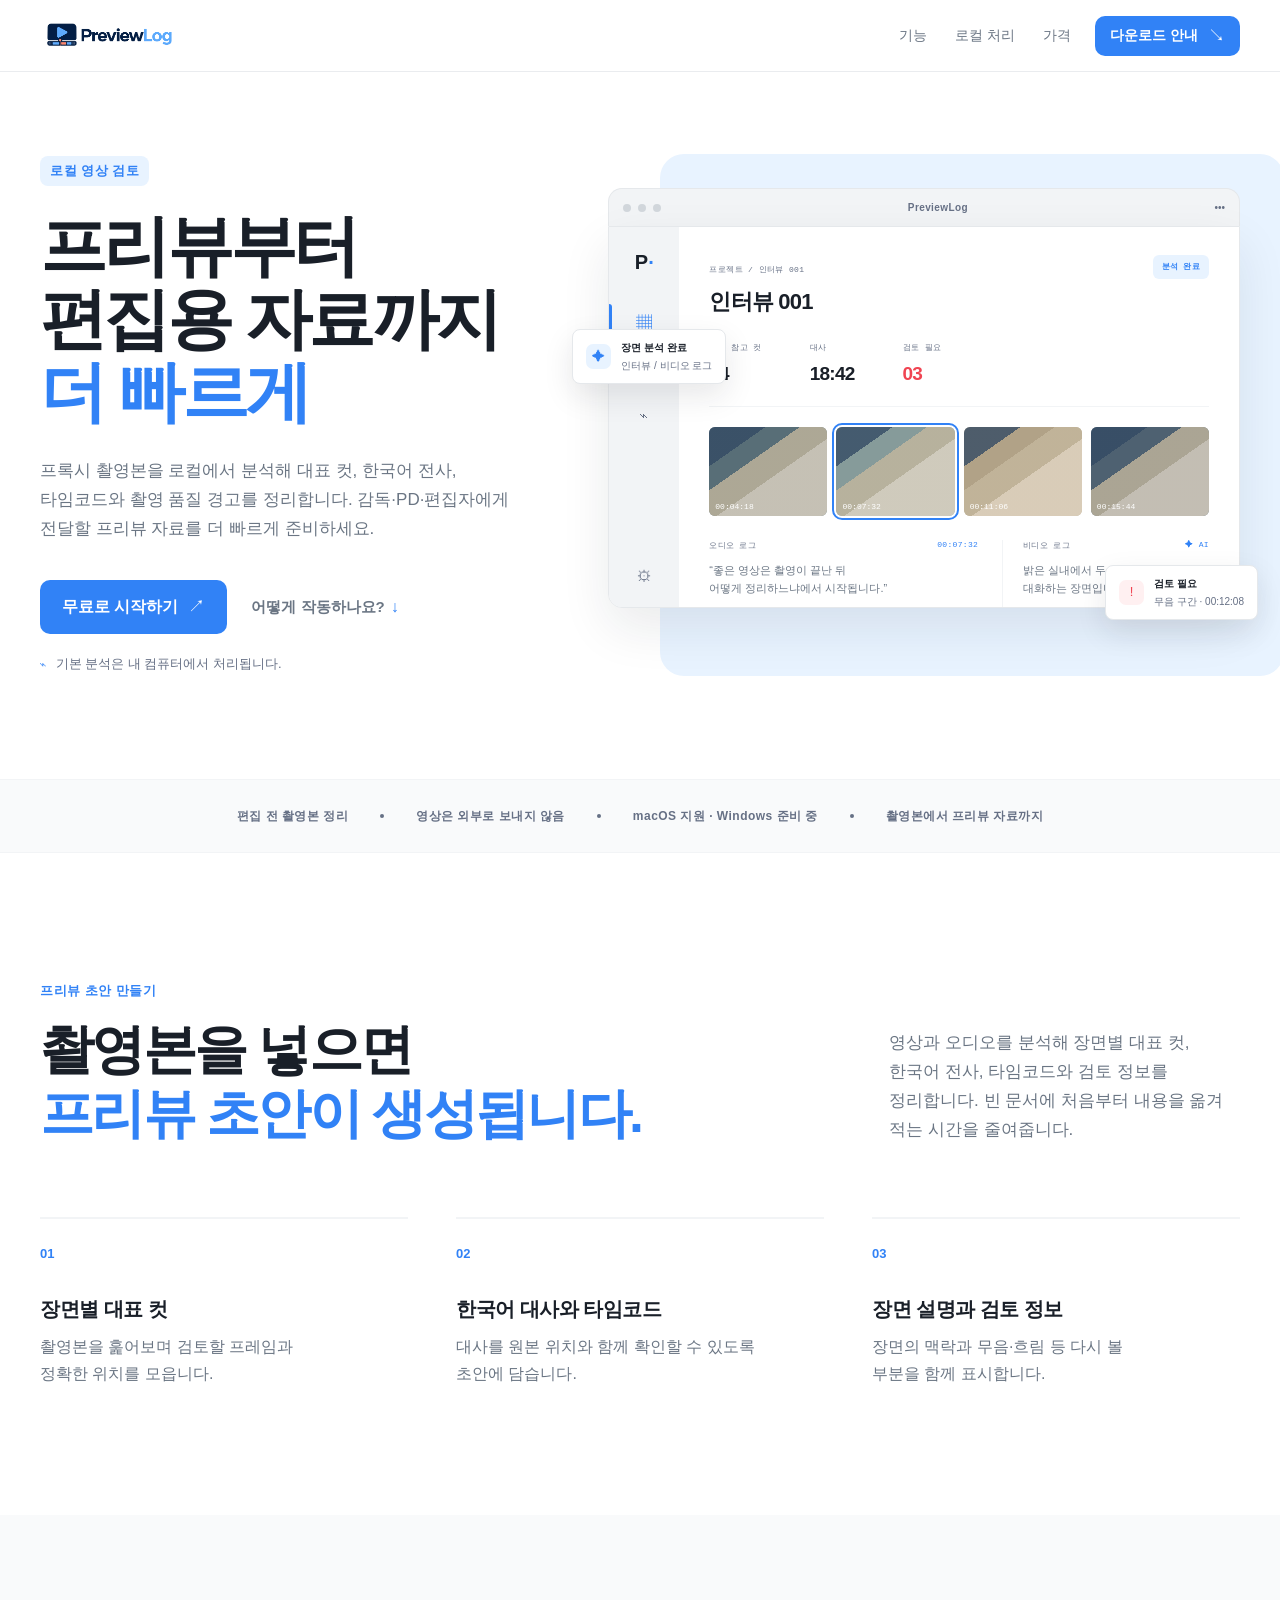
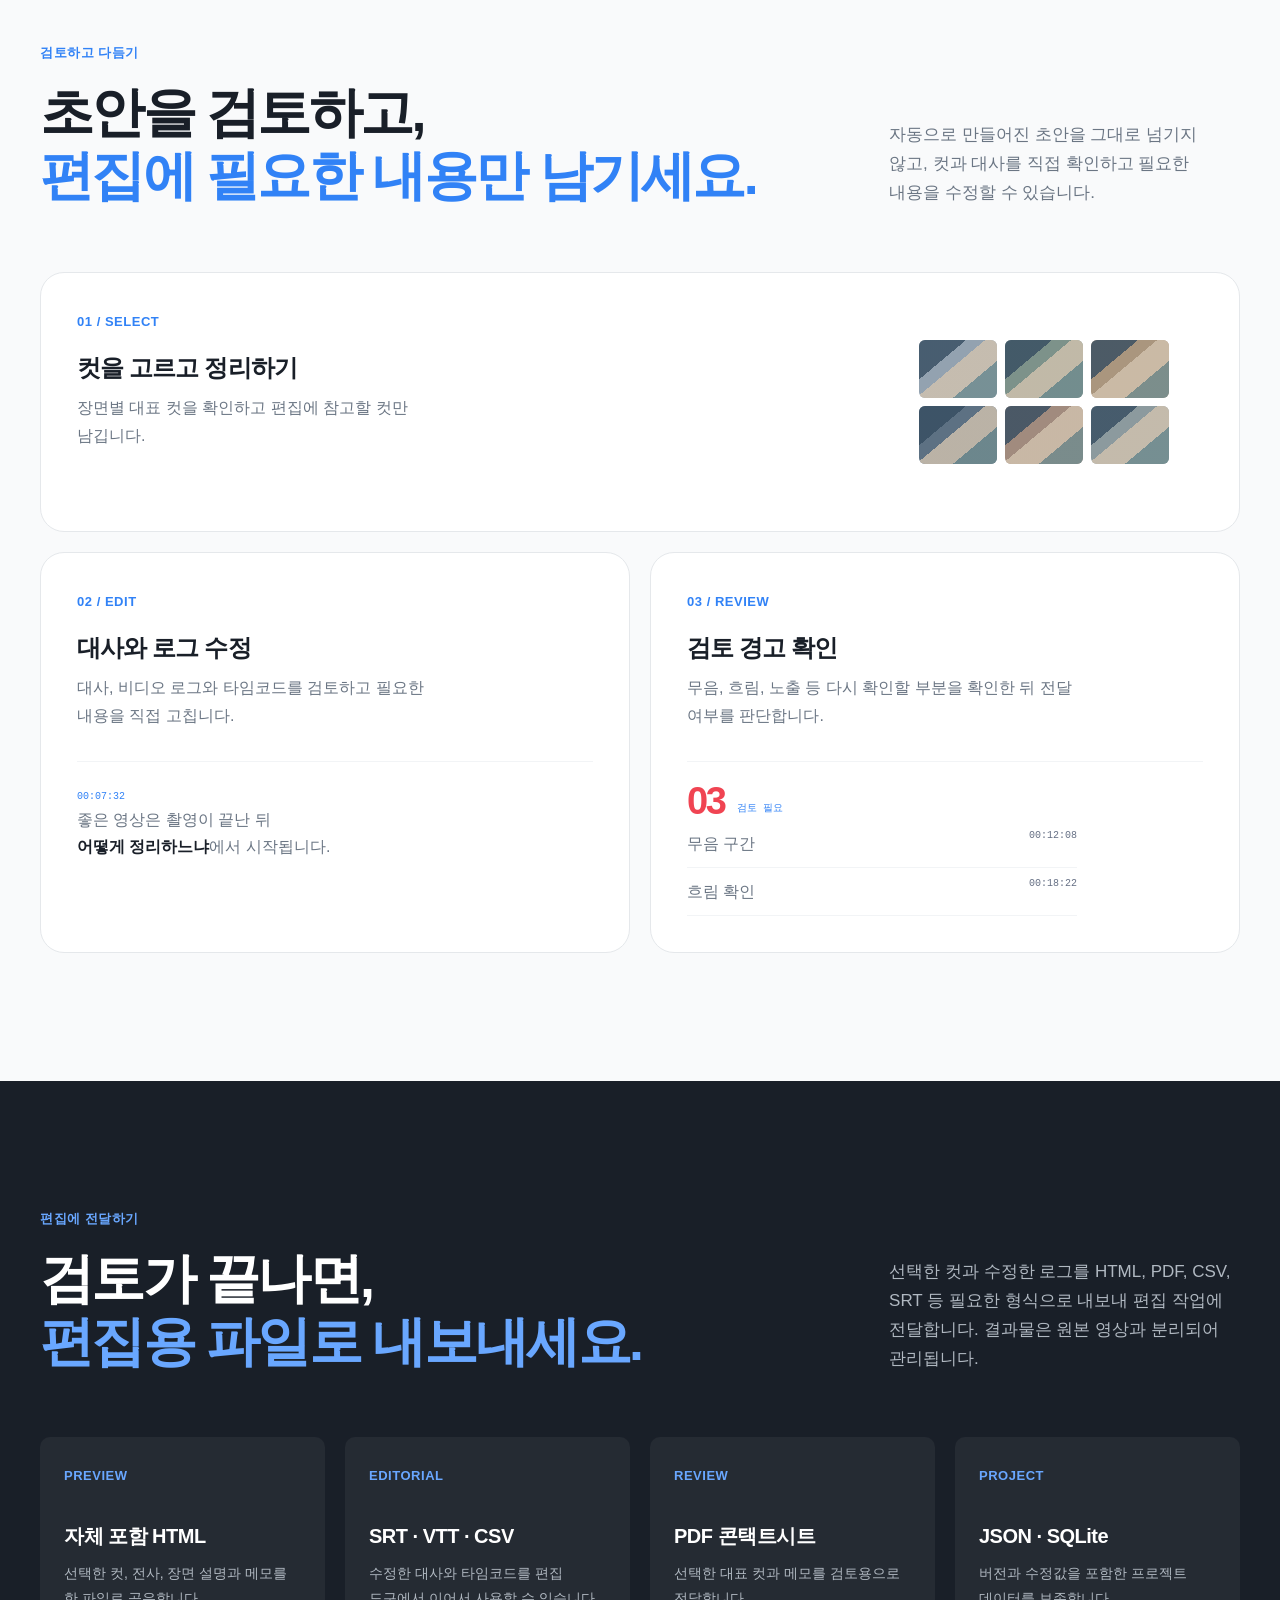
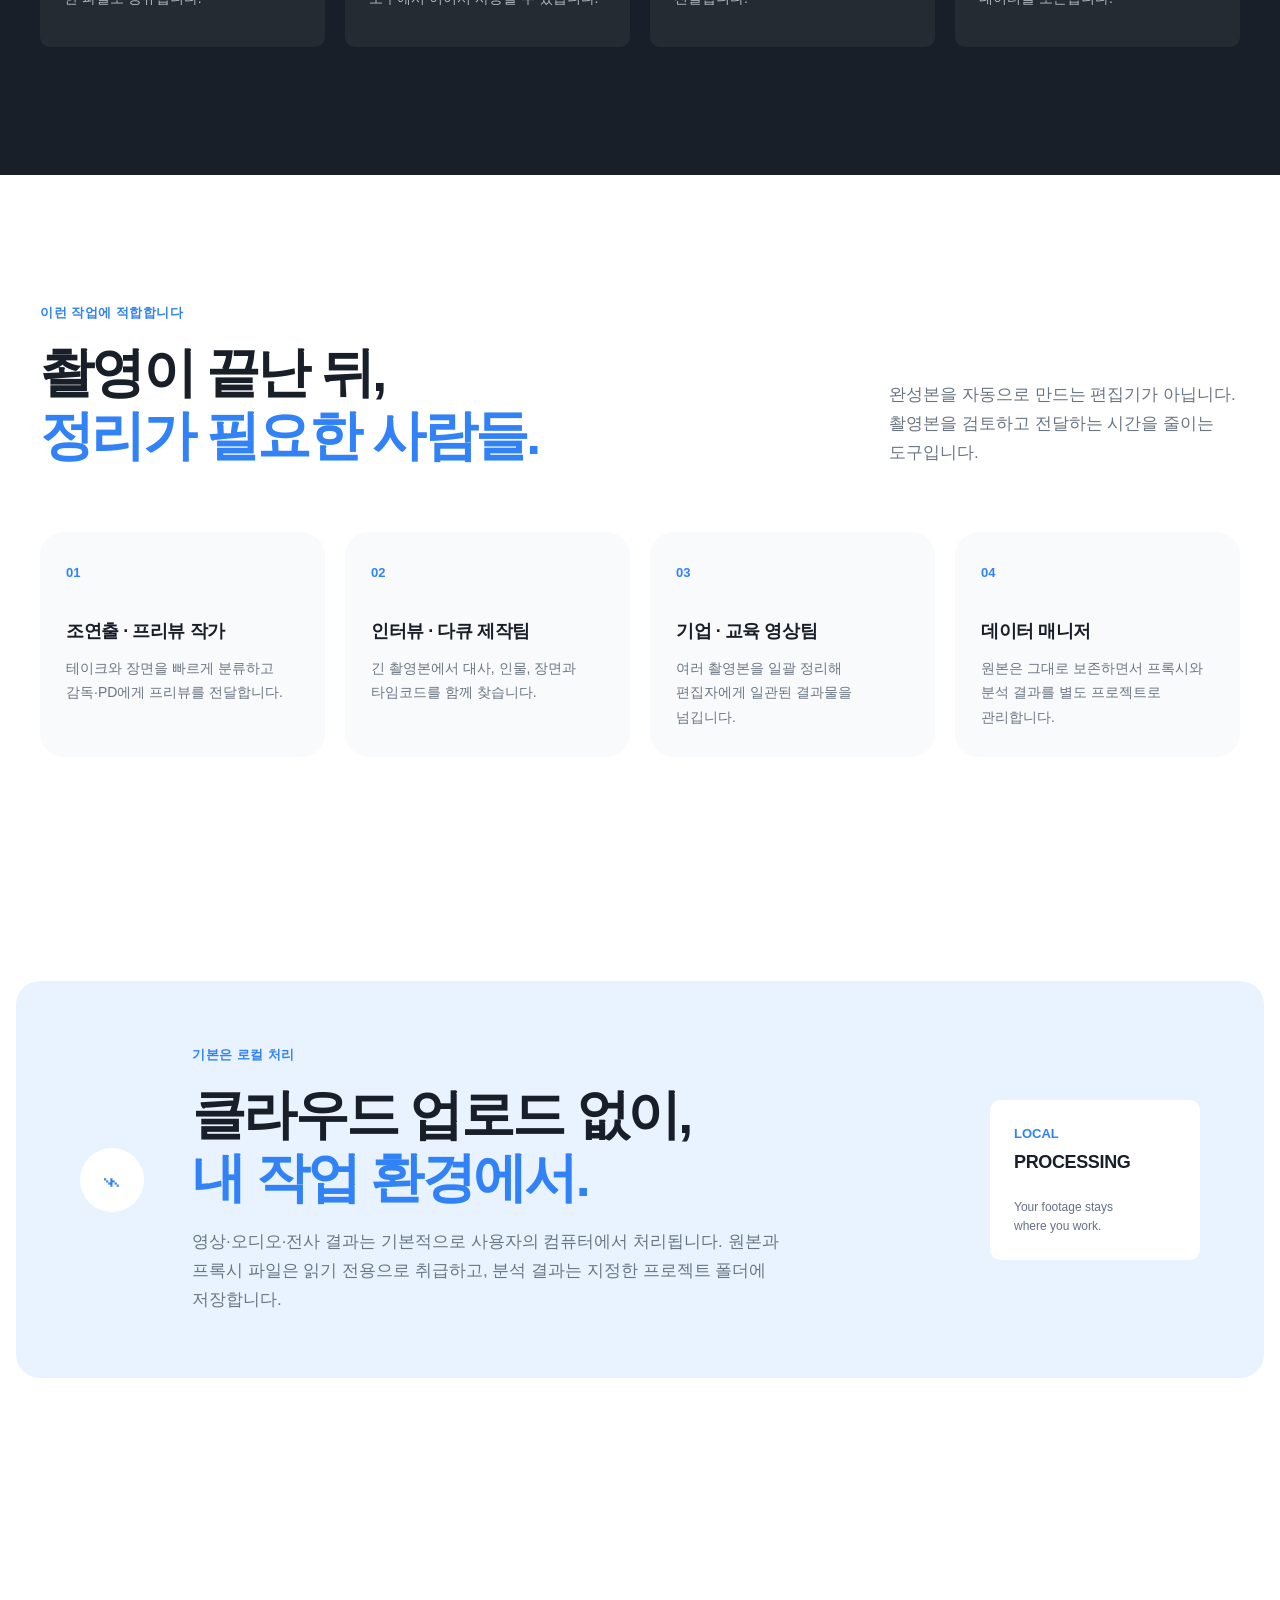
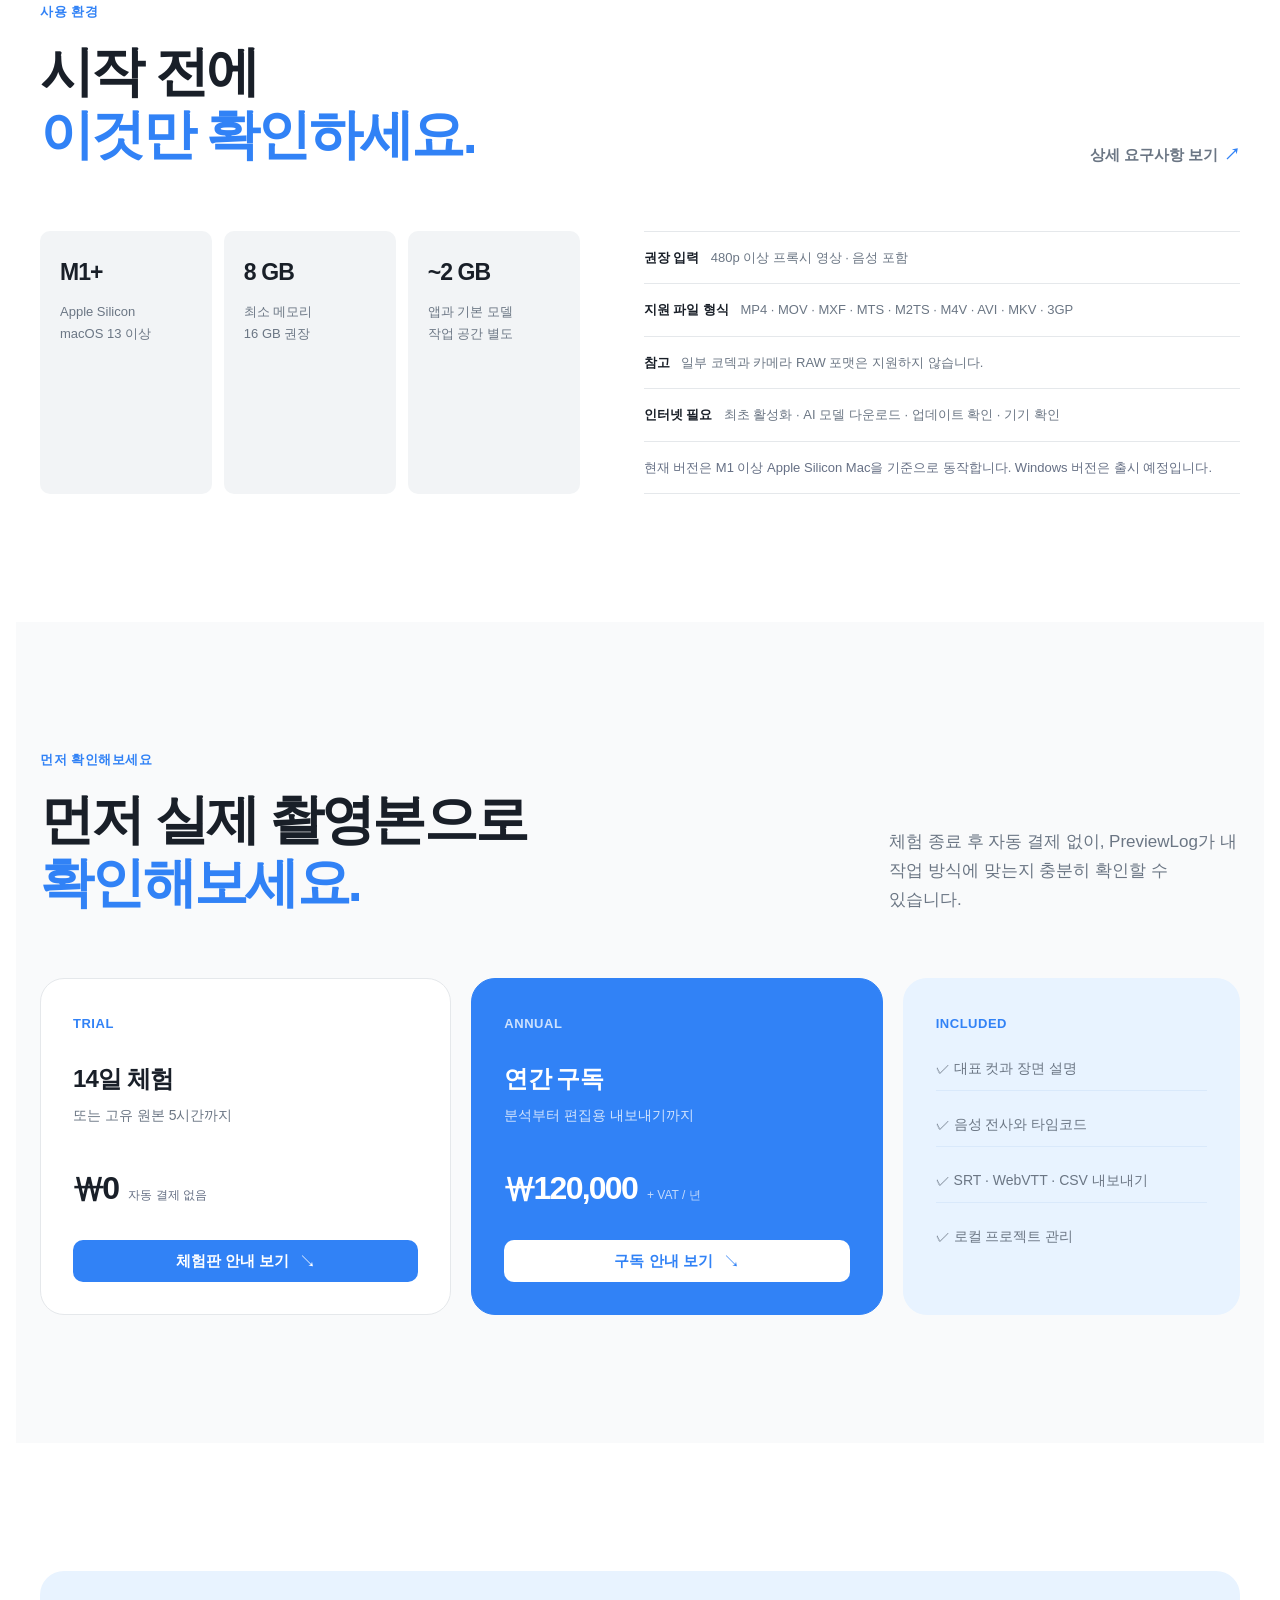
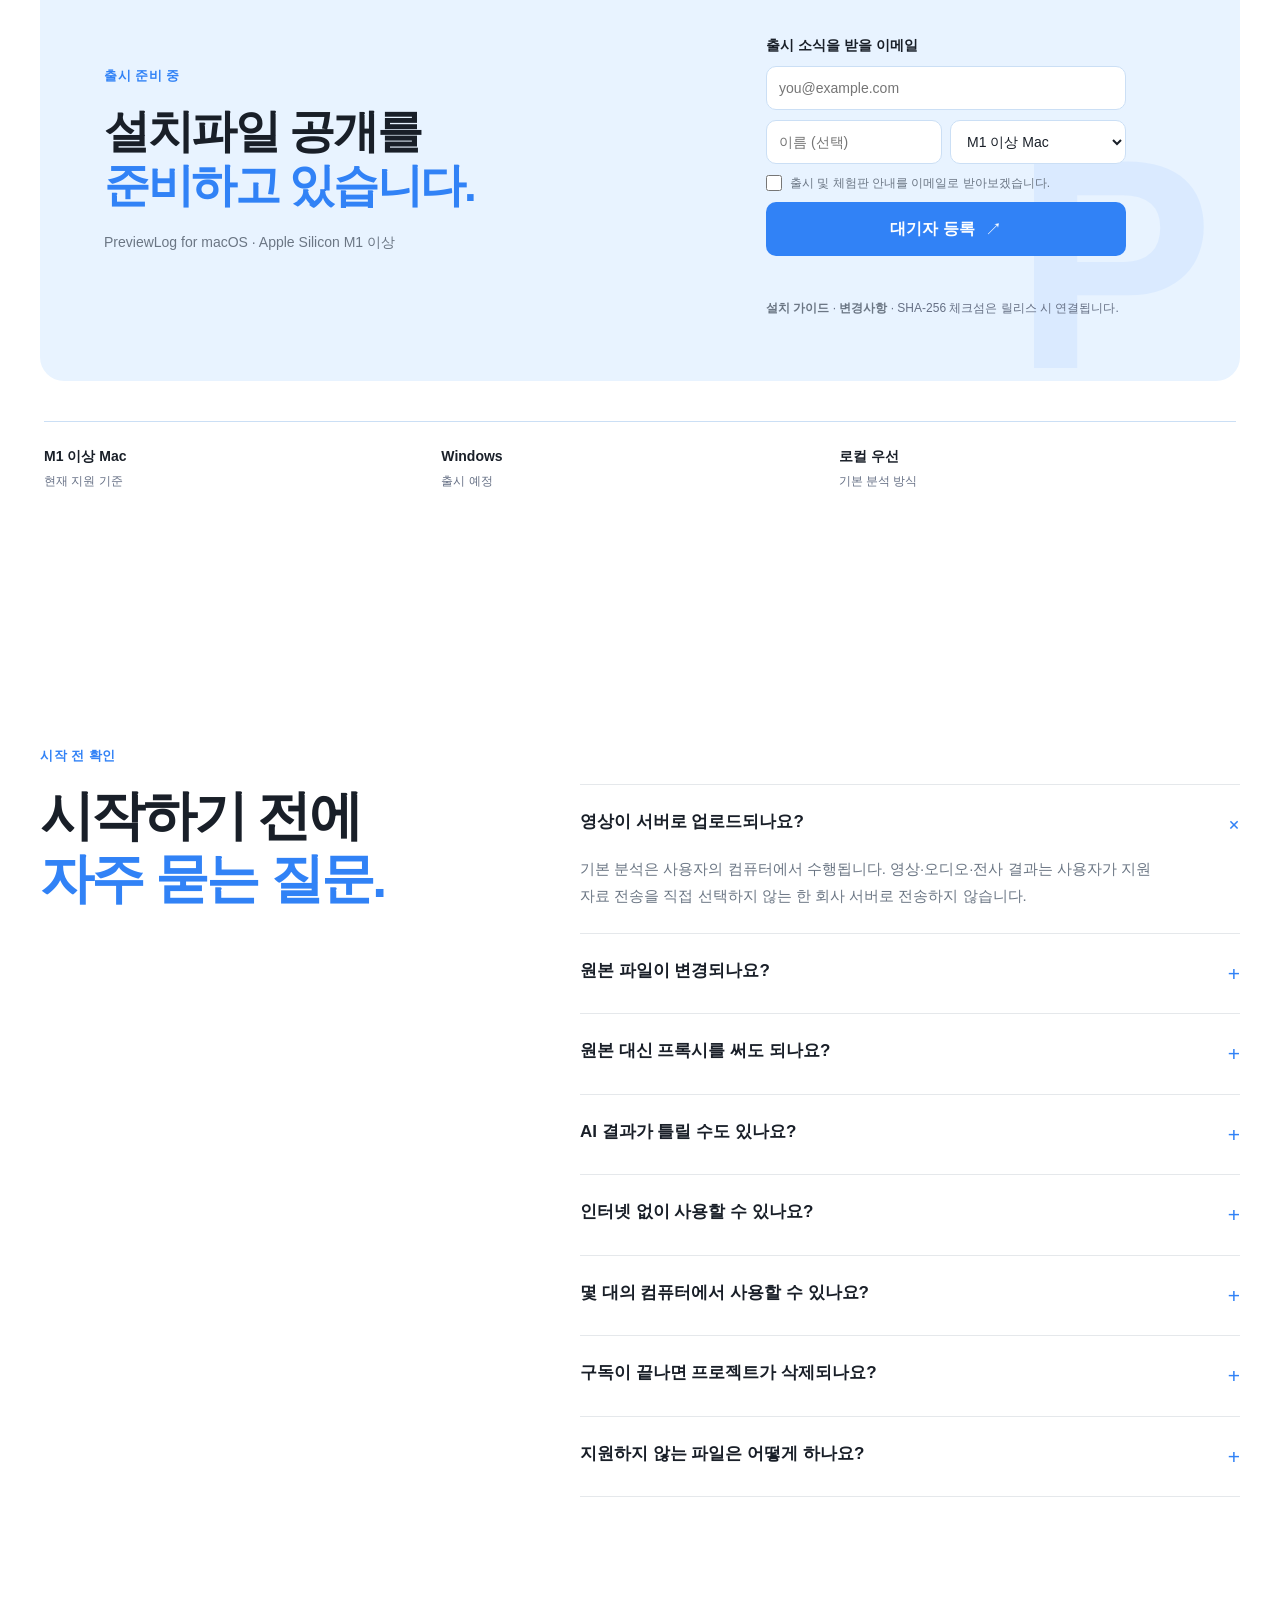
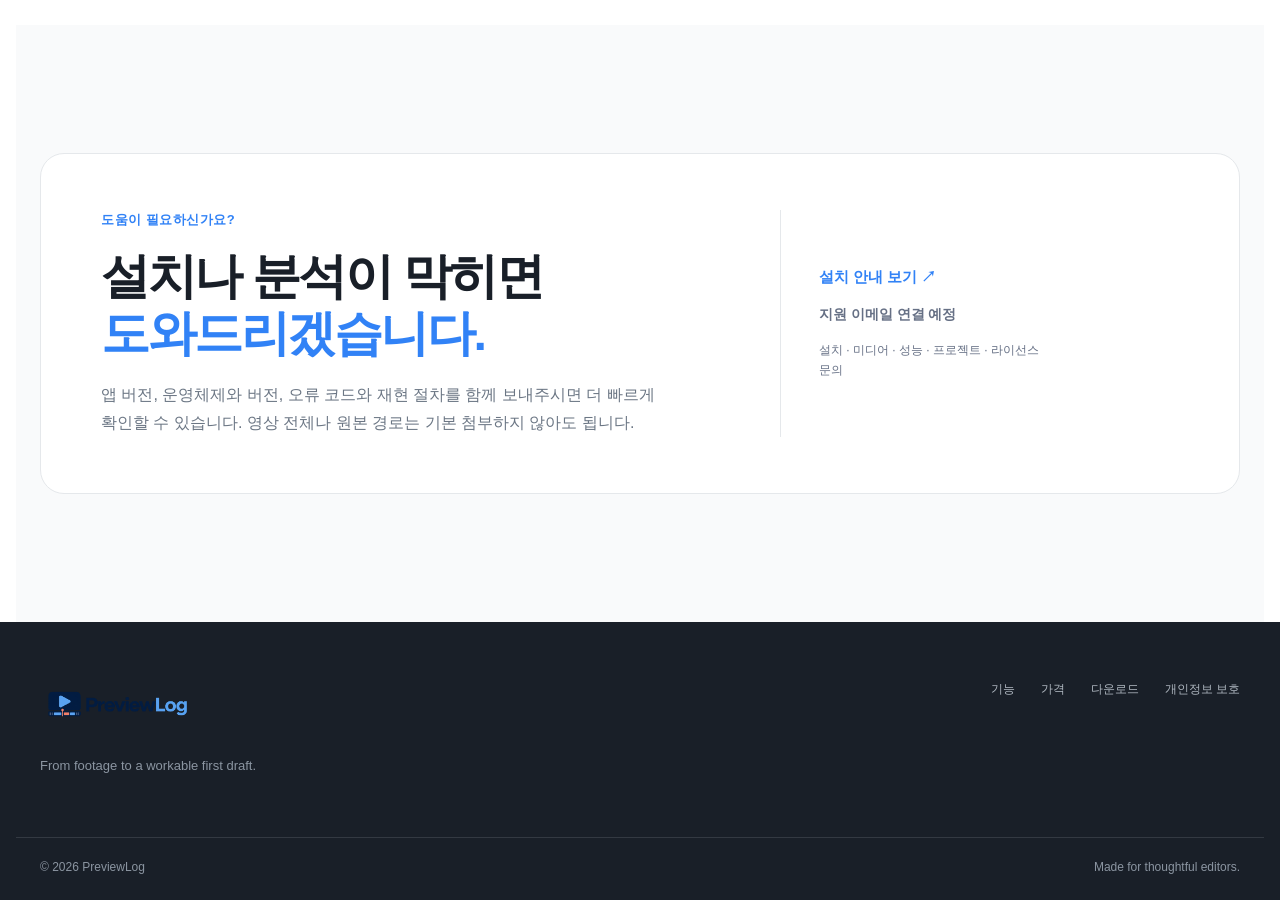
==== commit 9d29554c: "Align media input requirements with app support" ====
--- a/deploy/index.html
+++ b/deploy/index.html
@@ -73,7 +73,7 @@
 
       <section id="privacy" class="privacy"><div class="section-shell privacy-inner"><div class="privacy-mark">⌁</div><div><div class="section-kicker">LOCAL BY DEFAULT</div><h2>클라우드 업로드 없이,<br /><em>내 작업 환경에서.</em></h2><p>영상·오디오·전사 결과는 기본적으로 사용자의 컴퓨터에서 처리됩니다. 원본과 프록시 파일은 읽기 전용으로 취급하고, 분석 결과는 지정한 프로젝트 폴더에 저장합니다.</p></div><div class="privacy-badge"><span>LOCAL</span><b>PROCESSING</b><small>Your footage stays<br />where you work.</small></div></div></section>
 
-      <section class="requirements section-shell section-space"><div class="section-kicker">SYSTEM REQUIREMENTS</div><div class="requirements-head"><h2>시작 전에<br /><em>이것만 확인하세요.</em></h2><a class="text-link" href="./requirements.html">상세 요구사항 보기 <span>↗</span></a></div><div class="requirements-grid"><div class="requirement-main"><div><b>M1+</b><span>Apple Silicon<br />macOS 13 이상</span></div><div><b>8 GB</b><span>최소 메모리<br />16 GB 권장</span></div><div><b>~2 GB</b><span>앱과 기본 모델<br />작업 공간 별도</span></div></div><div class="requirement-notes"><p><b>권장 입력</b> 720p 또는 1080p 프록시 · AAC 또는 PCM 오디오</p><p><b>지원 포맷</b> MP4 · MOV · MXF · MTS · M2TS · M4V · AVI · MKV · 3GP</p><p><b>인터넷 필요</b> 최초 활성화 · AI 모델 다운로드 · 업데이트 확인 · 기기 확인</p><p class="muted-note">현재 버전은 M1 이상 Apple Silicon Mac을 기준으로 동작합니다. Windows 버전은 출시 예정이며 카메라 RAW는 아직 지원하지 않습니다.</p></div></div></section>
+      <section class="requirements section-shell section-space"><div class="section-kicker">SYSTEM REQUIREMENTS</div><div class="requirements-head"><h2>시작 전에<br /><em>이것만 확인하세요.</em></h2><a class="text-link" href="./requirements.html">상세 요구사항 보기 <span>↗</span></a></div><div class="requirements-grid"><div class="requirement-main"><div><b>M1+</b><span>Apple Silicon<br />macOS 13 이상</span></div><div><b>8 GB</b><span>최소 메모리<br />16 GB 권장</span></div><div><b>~2 GB</b><span>앱과 기본 모델<br />작업 공간 별도</span></div></div><div class="requirement-notes"><p><b>권장 입력</b> 480p 이상 프록시 영상 · 음성 포함</p><p><b>지원 파일 형식</b> MP4 · MOV · MXF · MTS · M2TS · M4V · AVI · MKV · 3GP</p><p><b>참고</b> 일부 코덱과 카메라 RAW 포맷은 지원하지 않습니다.</p><p><b>인터넷 필요</b> 최초 활성화 · AI 모델 다운로드 · 업데이트 확인 · 기기 확인</p><p class="muted-note">현재 버전은 M1 이상 Apple Silicon Mac을 기준으로 동작합니다. Windows 버전은 출시 예정입니다.</p></div></div></section>
 
       <section id="pricing" class="pricing section-shell section-space"><div class="section-kicker">SIMPLE TO START</div><div class="split-heading"><h2>먼저 실제 촬영본으로<br /><em>확인해보세요.</em></h2><p>체험 종료 후 자동 결제 없이, PreviewLog가 내 작업 방식에 맞는지 충분히 확인할 수 있습니다.</p></div><div class="pricing-grid"><div class="price-card price-trial"><span class="price-label">TRIAL</span><h3>14일 체험</h3><p>또는 고유 원본 5시간까지</p><div class="price-line"><strong>₩0</strong><span>자동 결제 없음</span></div><a class="button button-primary" href="#download">체험판 안내 보기 <span>↘</span></a></div><div class="price-card price-paid"><span class="price-label">ANNUAL</span><h3>연간 구독</h3><p>분석부터 편집용 내보내기까지</p><div class="price-line"><strong>₩120,000</strong><span>+ VAT / 년</span></div><a class="button button-coral" href="#download">구독 안내 보기 <span>↘</span></a></div><div class="price-perks"><span>INCLUDED</span><p>✓ 대표 컷과 장면 설명</p><p>✓ 음성 전사와 타임코드</p><p>✓ SRT · WebVTT · CSV 내보내기</p><p>✓ 로컬 프로젝트 관리</p></div></div></section>
 
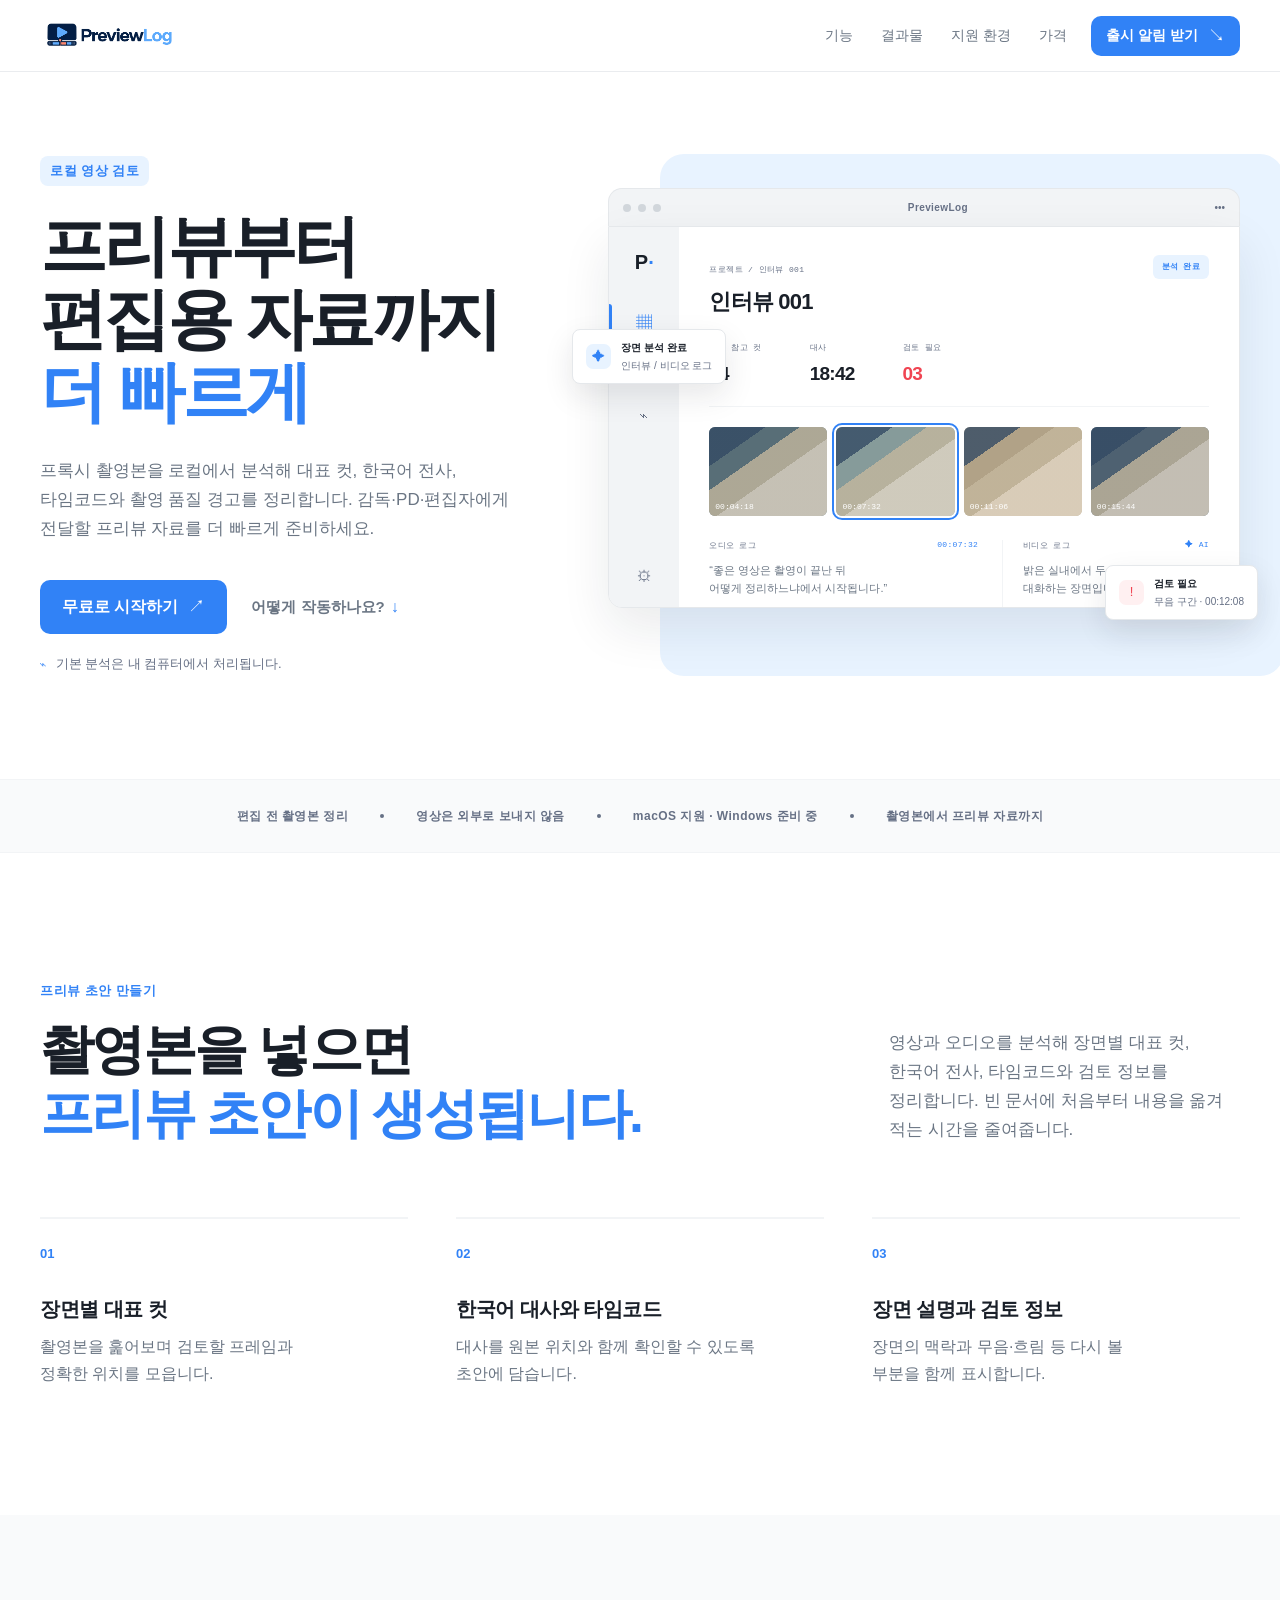
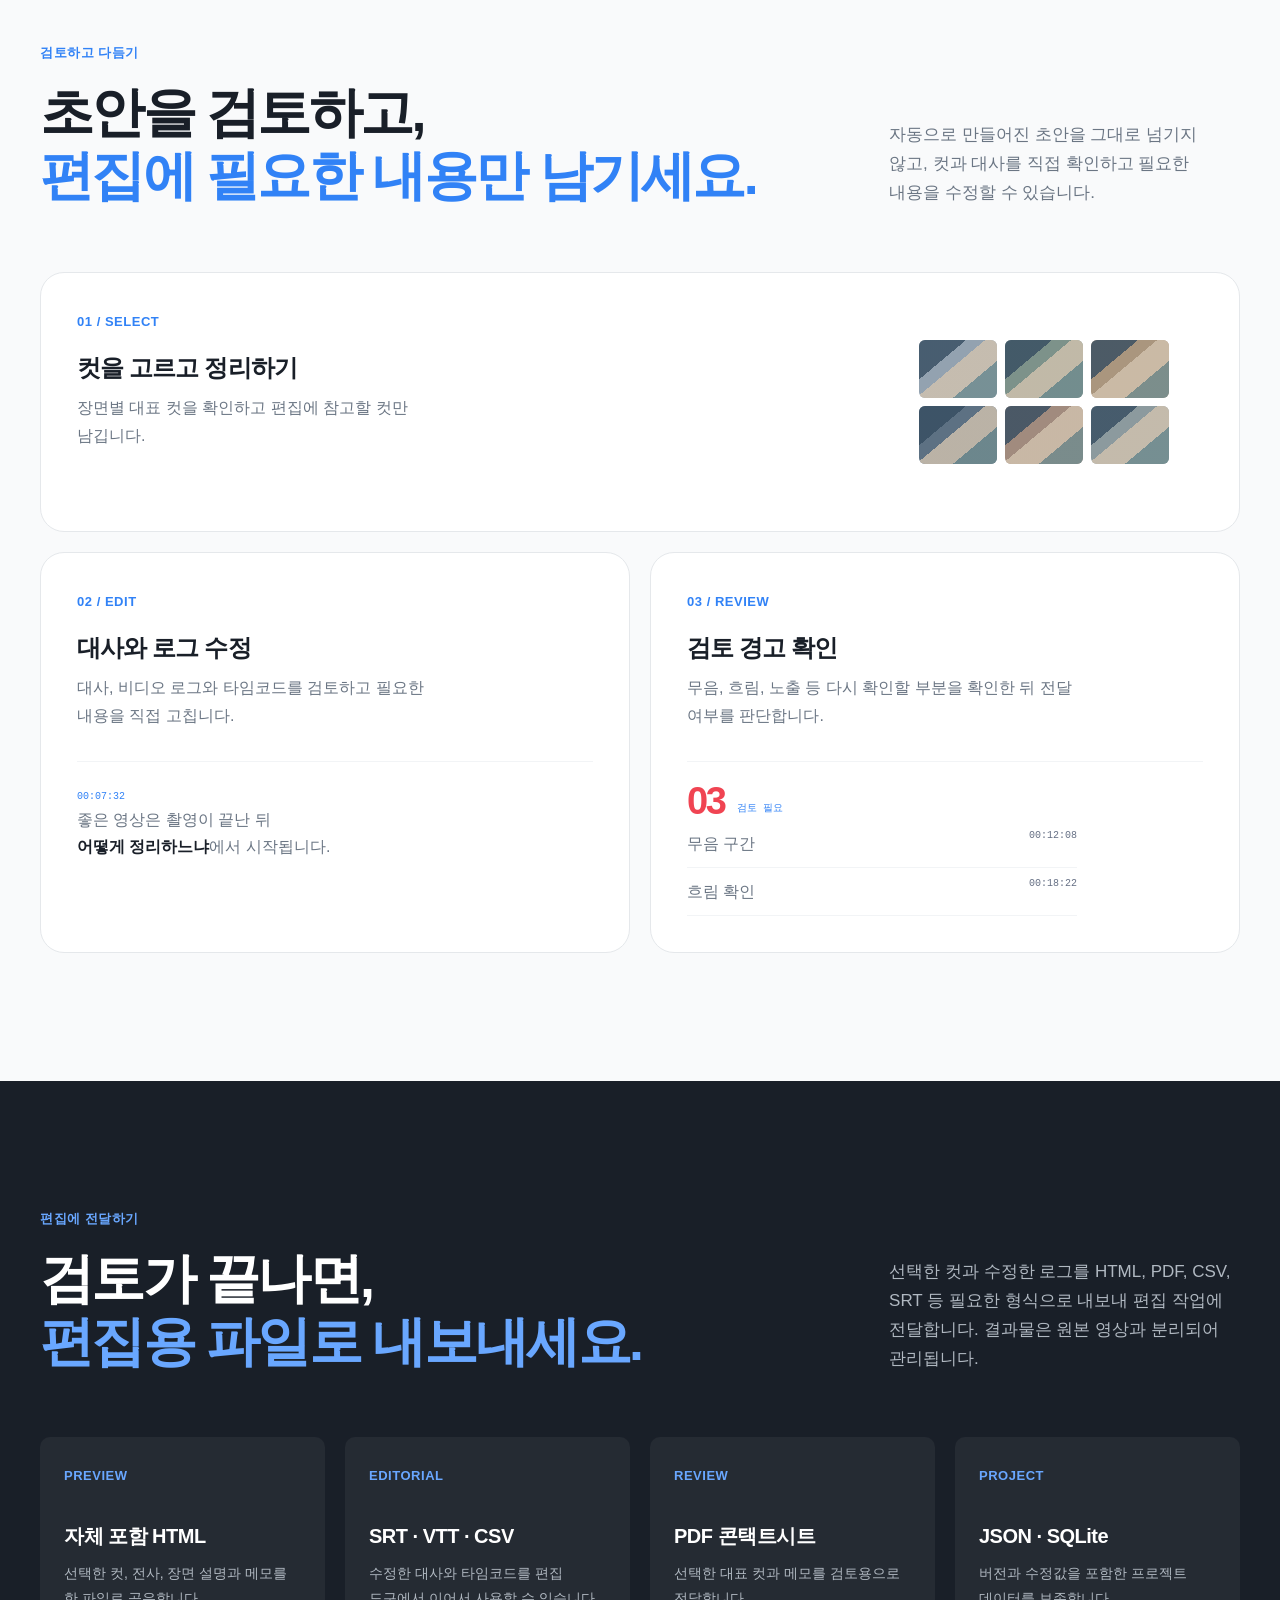
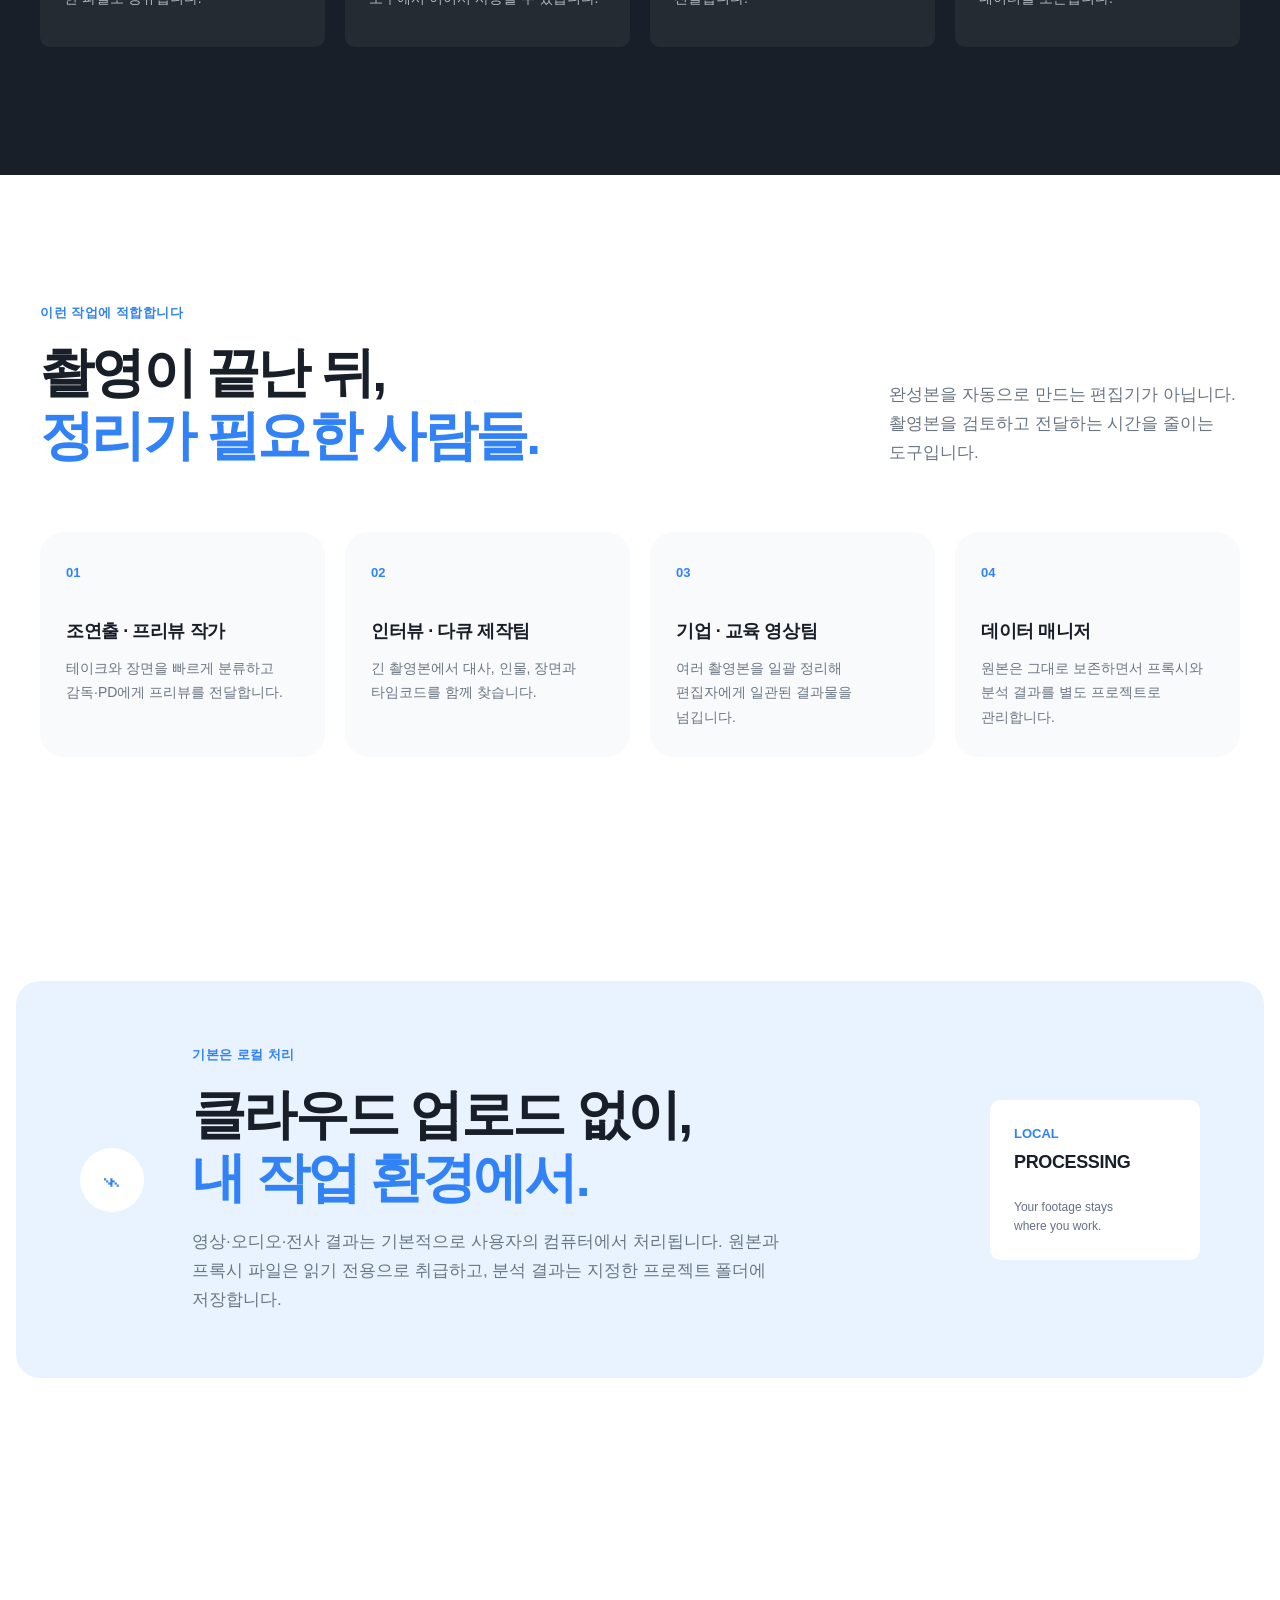
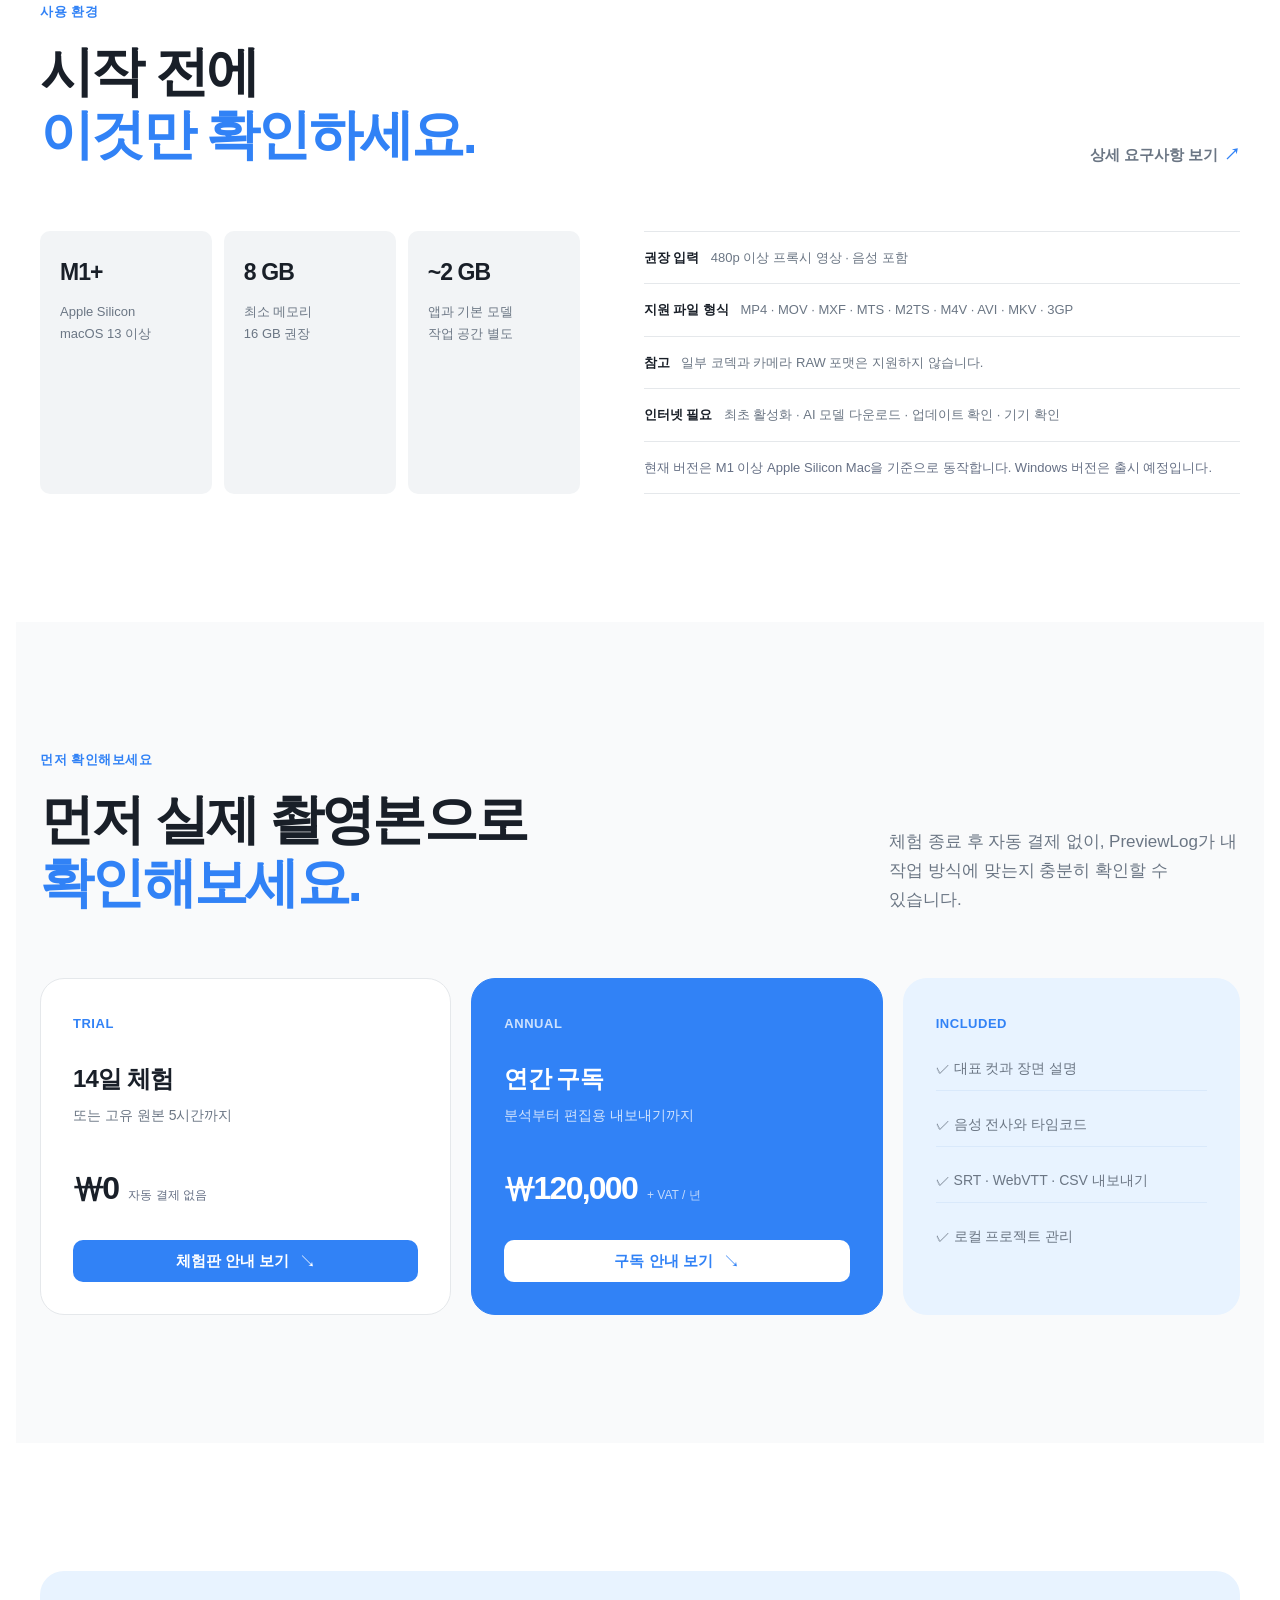
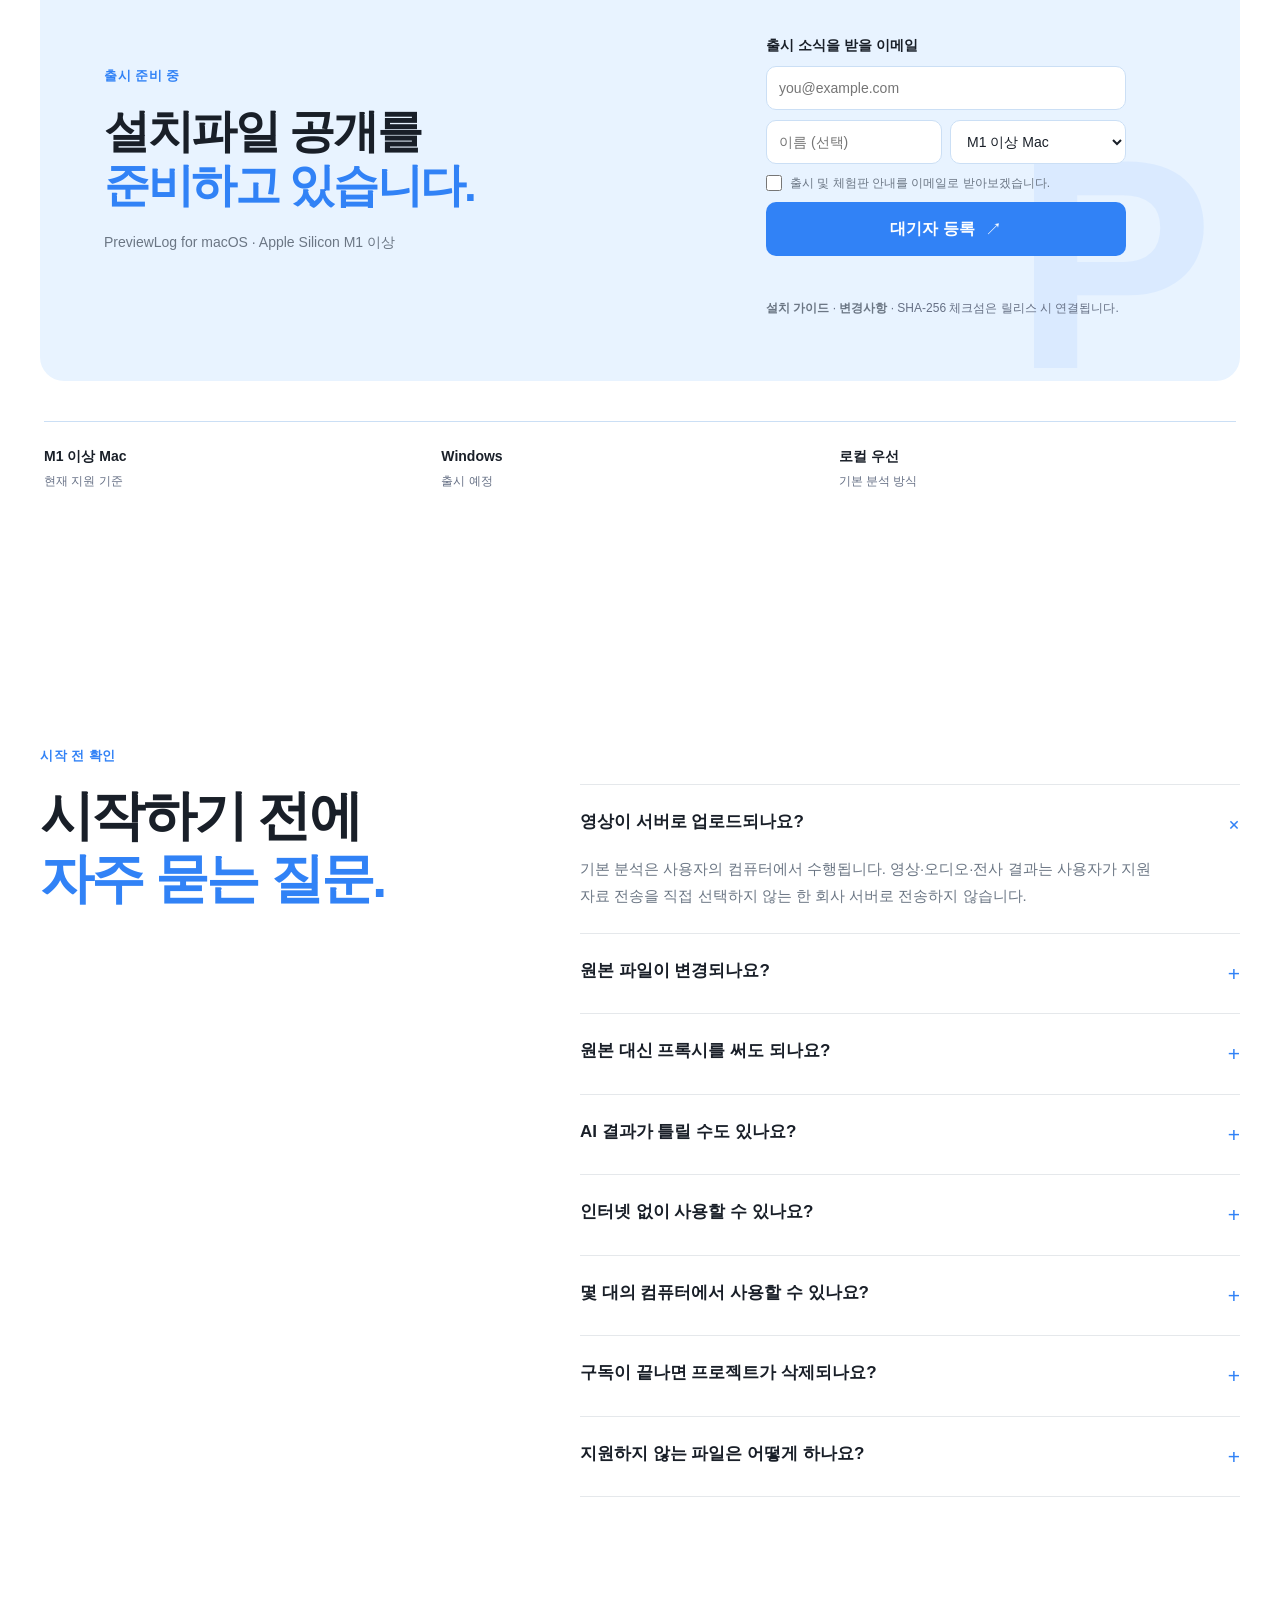
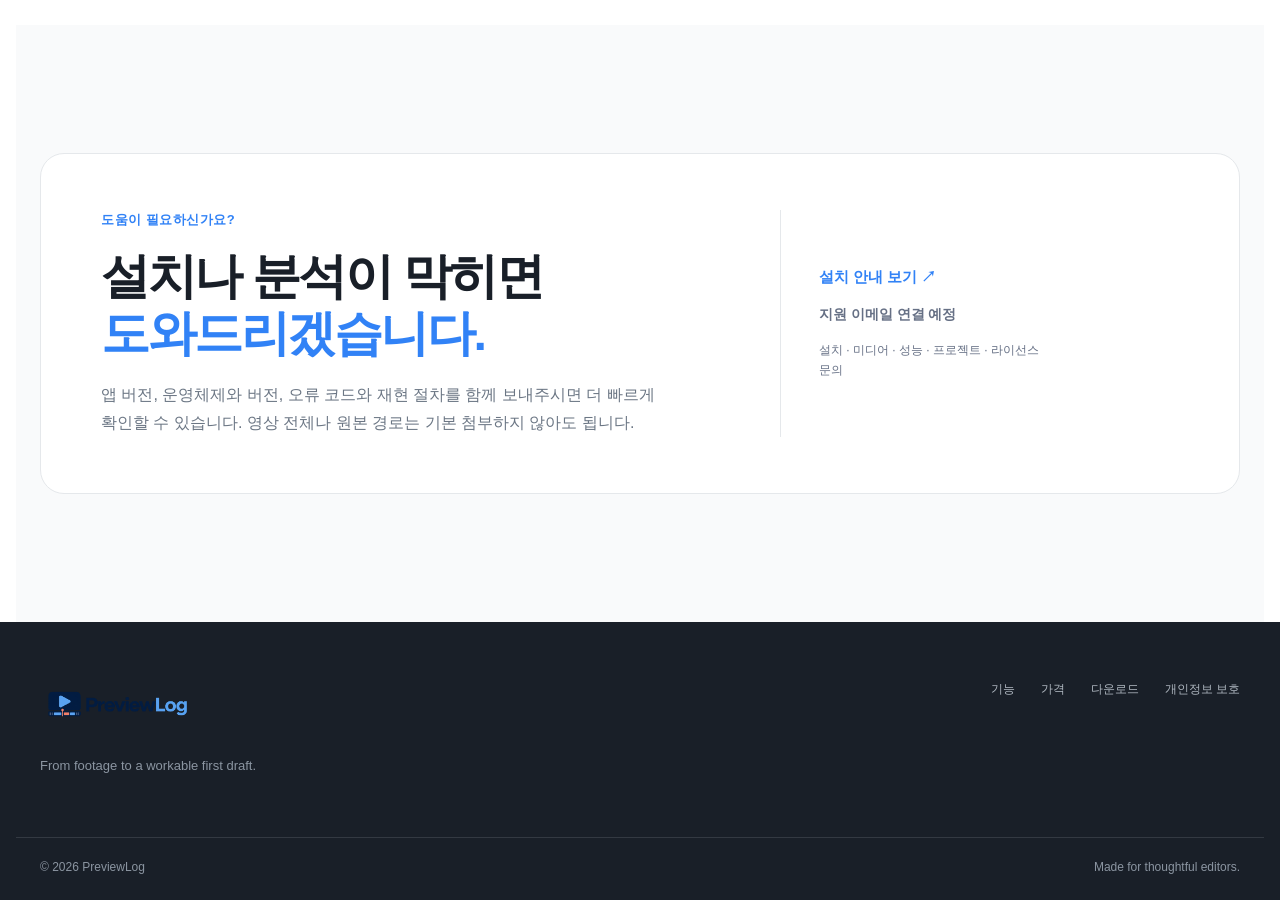
==== commit 401eb7d5: "Update landing navigation links" ====
--- a/deploy/index.html
+++ b/deploy/index.html
@@ -14,10 +14,11 @@
       </a>
       <nav class="nav-links" id="primary-navigation" aria-label="주요 메뉴">
         <a href="#features">기능</a>
-        <a href="#privacy">로컬 처리</a>
+        <a href="#outputs">결과물</a>
+        <a href="#requirements">지원 환경</a>
         <a href="#pricing">가격</a>
       </nav>
-      <a class="button button-small button-primary" href="#download">다운로드 안내 <span>↘</span></a>
+      <a class="button button-small button-primary" href="#download">출시 알림 받기 <span>↘</span></a>
       <button class="menu-button" type="button" aria-label="메뉴 열기" aria-controls="primary-navigation" aria-expanded="false">☰</button>
     </header>
 
@@ -67,13 +68,13 @@
 
       <section id="features" class="features section-space"><div class="section-shell"><div class="section-kicker">REVIEW &amp; REFINE</div><div class="split-heading"><h2>초안을 검토하고,<br /><em>편집에 필요한 내용만 남기세요.</em></h2><p>자동으로 만들어진 초안을 그대로 넘기지 않고, 컷과 대사를 직접 확인하고 필요한 내용을 수정할 수 있습니다.</p></div><div class="feature-grid"><article class="feature-card feature-wide"><div><span class="feature-number">01 / SELECT</span><h3>컷을 고르고 정리하기</h3><p>장면별 대표 컷을 확인하고 편집에 참고할 컷만 남깁니다.</p></div><div class="feature-visual contact-sheet"><div></div><div></div><div></div><div></div><div></div><div></div></div></article><article class="feature-card"><span class="feature-number">02 / EDIT</span><h3>대사와 로그 수정</h3><p>대사, 비디오 로그와 타임코드를 검토하고 필요한 내용을 직접 고칩니다.</p><div class="transcript-visual"><span>00:07:32</span><p>좋은 영상은 촬영이 끝난 뒤<br /><b>어떻게 정리하느냐</b>에서 시작됩니다.</p></div></article><article class="feature-card"><span class="feature-number">03 / REVIEW</span><h3>검토 경고 확인</h3><p>무음, 흐림, 노출 등 다시 확인할 부분을 확인한 뒤 전달 여부를 판단합니다.</p><div class="warning-visual"><div><b>03</b><span>검토 필요</span></div><p>무음 구간 <b>00:12:08</b></p><p>흐림 확인 <b>00:18:22</b></p></div></article></div></div></section>
 
-      <section class="outputs"><div class="section-shell section-space"><div class="section-kicker">DELIVER TO EDITING</div><div class="split-heading"><h2>검토가 끝나면,<br /><em>편집용 파일로 내보내세요.</em></h2><p>선택한 컷과 수정한 로그를 HTML, PDF, CSV, SRT 등 필요한 형식으로 내보내 편집 작업에 전달합니다. 결과물은 원본 영상과 분리되어 관리됩니다.</p></div><div class="output-grid"><article><b>PREVIEW</b><h3>자체 포함 HTML</h3><p>선택한 컷, 전사, 장면 설명과 메모를 한 파일로 공유합니다.</p></article><article><b>EDITORIAL</b><h3>SRT · VTT · CSV</h3><p>수정한 대사와 타임코드를 편집 도구에서 이어서 사용할 수 있습니다.</p></article><article><b>REVIEW</b><h3>PDF 콘택트시트</h3><p>선택한 대표 컷과 메모를 검토용으로 전달합니다.</p></article><article><b>PROJECT</b><h3>JSON · SQLite</h3><p>버전과 수정값을 포함한 프로젝트 데이터를 보존합니다.</p></article></div></div></section>
+      <section id="outputs" class="outputs"><div class="section-shell section-space"><div class="section-kicker">DELIVER TO EDITING</div><div class="split-heading"><h2>검토가 끝나면,<br /><em>편집용 파일로 내보내세요.</em></h2><p>선택한 컷과 수정한 로그를 HTML, PDF, CSV, SRT 등 필요한 형식으로 내보내 편집 작업에 전달합니다. 결과물은 원본 영상과 분리되어 관리됩니다.</p></div><div class="output-grid"><article><b>PREVIEW</b><h3>자체 포함 HTML</h3><p>선택한 컷, 전사, 장면 설명과 메모를 한 파일로 공유합니다.</p></article><article><b>EDITORIAL</b><h3>SRT · VTT · CSV</h3><p>수정한 대사와 타임코드를 편집 도구에서 이어서 사용할 수 있습니다.</p></article><article><b>REVIEW</b><h3>PDF 콘택트시트</h3><p>선택한 대표 컷과 메모를 검토용으로 전달합니다.</p></article><article><b>PROJECT</b><h3>JSON · SQLite</h3><p>버전과 수정값을 포함한 프로젝트 데이터를 보존합니다.</p></article></div></div></section>
 
       <section class="use-cases section-shell section-space"><div class="section-kicker">MADE FOR REAL WORK</div><div class="split-heading"><h2>촬영이 끝난 뒤,<br /><em>정리가 필요한 사람들.</em></h2><p>완성본을 자동으로 만드는 편집기가 아닙니다. 촬영본을 검토하고 전달하는 시간을 줄이는 도구입니다.</p></div><div class="use-case-grid"><article><span>01</span><h3>조연출 · 프리뷰 작가</h3><p>테이크와 장면을 빠르게 분류하고 감독·PD에게 프리뷰를 전달합니다.</p></article><article><span>02</span><h3>인터뷰 · 다큐 제작팀</h3><p>긴 촬영본에서 대사, 인물, 장면과 타임코드를 함께 찾습니다.</p></article><article><span>03</span><h3>기업 · 교육 영상팀</h3><p>여러 촬영본을 일괄 정리해 편집자에게 일관된 결과물을 넘깁니다.</p></article><article><span>04</span><h3>데이터 매니저</h3><p>원본은 그대로 보존하면서 프록시와 분석 결과를 별도 프로젝트로 관리합니다.</p></article></div></section>
 
       <section id="privacy" class="privacy"><div class="section-shell privacy-inner"><div class="privacy-mark">⌁</div><div><div class="section-kicker">LOCAL BY DEFAULT</div><h2>클라우드 업로드 없이,<br /><em>내 작업 환경에서.</em></h2><p>영상·오디오·전사 결과는 기본적으로 사용자의 컴퓨터에서 처리됩니다. 원본과 프록시 파일은 읽기 전용으로 취급하고, 분석 결과는 지정한 프로젝트 폴더에 저장합니다.</p></div><div class="privacy-badge"><span>LOCAL</span><b>PROCESSING</b><small>Your footage stays<br />where you work.</small></div></div></section>
 
-      <section class="requirements section-shell section-space"><div class="section-kicker">SYSTEM REQUIREMENTS</div><div class="requirements-head"><h2>시작 전에<br /><em>이것만 확인하세요.</em></h2><a class="text-link" href="./requirements.html">상세 요구사항 보기 <span>↗</span></a></div><div class="requirements-grid"><div class="requirement-main"><div><b>M1+</b><span>Apple Silicon<br />macOS 13 이상</span></div><div><b>8 GB</b><span>최소 메모리<br />16 GB 권장</span></div><div><b>~2 GB</b><span>앱과 기본 모델<br />작업 공간 별도</span></div></div><div class="requirement-notes"><p><b>권장 입력</b> 480p 이상 프록시 영상 · 음성 포함</p><p><b>지원 파일 형식</b> MP4 · MOV · MXF · MTS · M2TS · M4V · AVI · MKV · 3GP</p><p><b>참고</b> 일부 코덱과 카메라 RAW 포맷은 지원하지 않습니다.</p><p><b>인터넷 필요</b> 최초 활성화 · AI 모델 다운로드 · 업데이트 확인 · 기기 확인</p><p class="muted-note">현재 버전은 M1 이상 Apple Silicon Mac을 기준으로 동작합니다. Windows 버전은 출시 예정입니다.</p></div></div></section>
+      <section id="requirements" class="requirements section-shell section-space"><div class="section-kicker">SYSTEM REQUIREMENTS</div><div class="requirements-head"><h2>시작 전에<br /><em>이것만 확인하세요.</em></h2><a class="text-link" href="./requirements.html">상세 요구사항 보기 <span>↗</span></a></div><div class="requirements-grid"><div class="requirement-main"><div><b>M1+</b><span>Apple Silicon<br />macOS 13 이상</span></div><div><b>8 GB</b><span>최소 메모리<br />16 GB 권장</span></div><div><b>~2 GB</b><span>앱과 기본 모델<br />작업 공간 별도</span></div></div><div class="requirement-notes"><p><b>권장 입력</b> 480p 이상 프록시 영상 · 음성 포함</p><p><b>지원 파일 형식</b> MP4 · MOV · MXF · MTS · M2TS · M4V · AVI · MKV · 3GP</p><p><b>참고</b> 일부 코덱과 카메라 RAW 포맷은 지원하지 않습니다.</p><p><b>인터넷 필요</b> 최초 활성화 · AI 모델 다운로드 · 업데이트 확인 · 기기 확인</p><p class="muted-note">현재 버전은 M1 이상 Apple Silicon Mac을 기준으로 동작합니다. Windows 버전은 출시 예정입니다.</p></div></div></section>
 
       <section id="pricing" class="pricing section-shell section-space"><div class="section-kicker">SIMPLE TO START</div><div class="split-heading"><h2>먼저 실제 촬영본으로<br /><em>확인해보세요.</em></h2><p>체험 종료 후 자동 결제 없이, PreviewLog가 내 작업 방식에 맞는지 충분히 확인할 수 있습니다.</p></div><div class="pricing-grid"><div class="price-card price-trial"><span class="price-label">TRIAL</span><h3>14일 체험</h3><p>또는 고유 원본 5시간까지</p><div class="price-line"><strong>₩0</strong><span>자동 결제 없음</span></div><a class="button button-primary" href="#download">체험판 안내 보기 <span>↘</span></a></div><div class="price-card price-paid"><span class="price-label">ANNUAL</span><h3>연간 구독</h3><p>분석부터 편집용 내보내기까지</p><div class="price-line"><strong>₩120,000</strong><span>+ VAT / 년</span></div><a class="button button-coral" href="#download">구독 안내 보기 <span>↘</span></a></div><div class="price-perks"><span>INCLUDED</span><p>✓ 대표 컷과 장면 설명</p><p>✓ 음성 전사와 타임코드</p><p>✓ SRT · WebVTT · CSV 내보내기</p><p>✓ 로컬 프로젝트 관리</p></div></div></section>
 
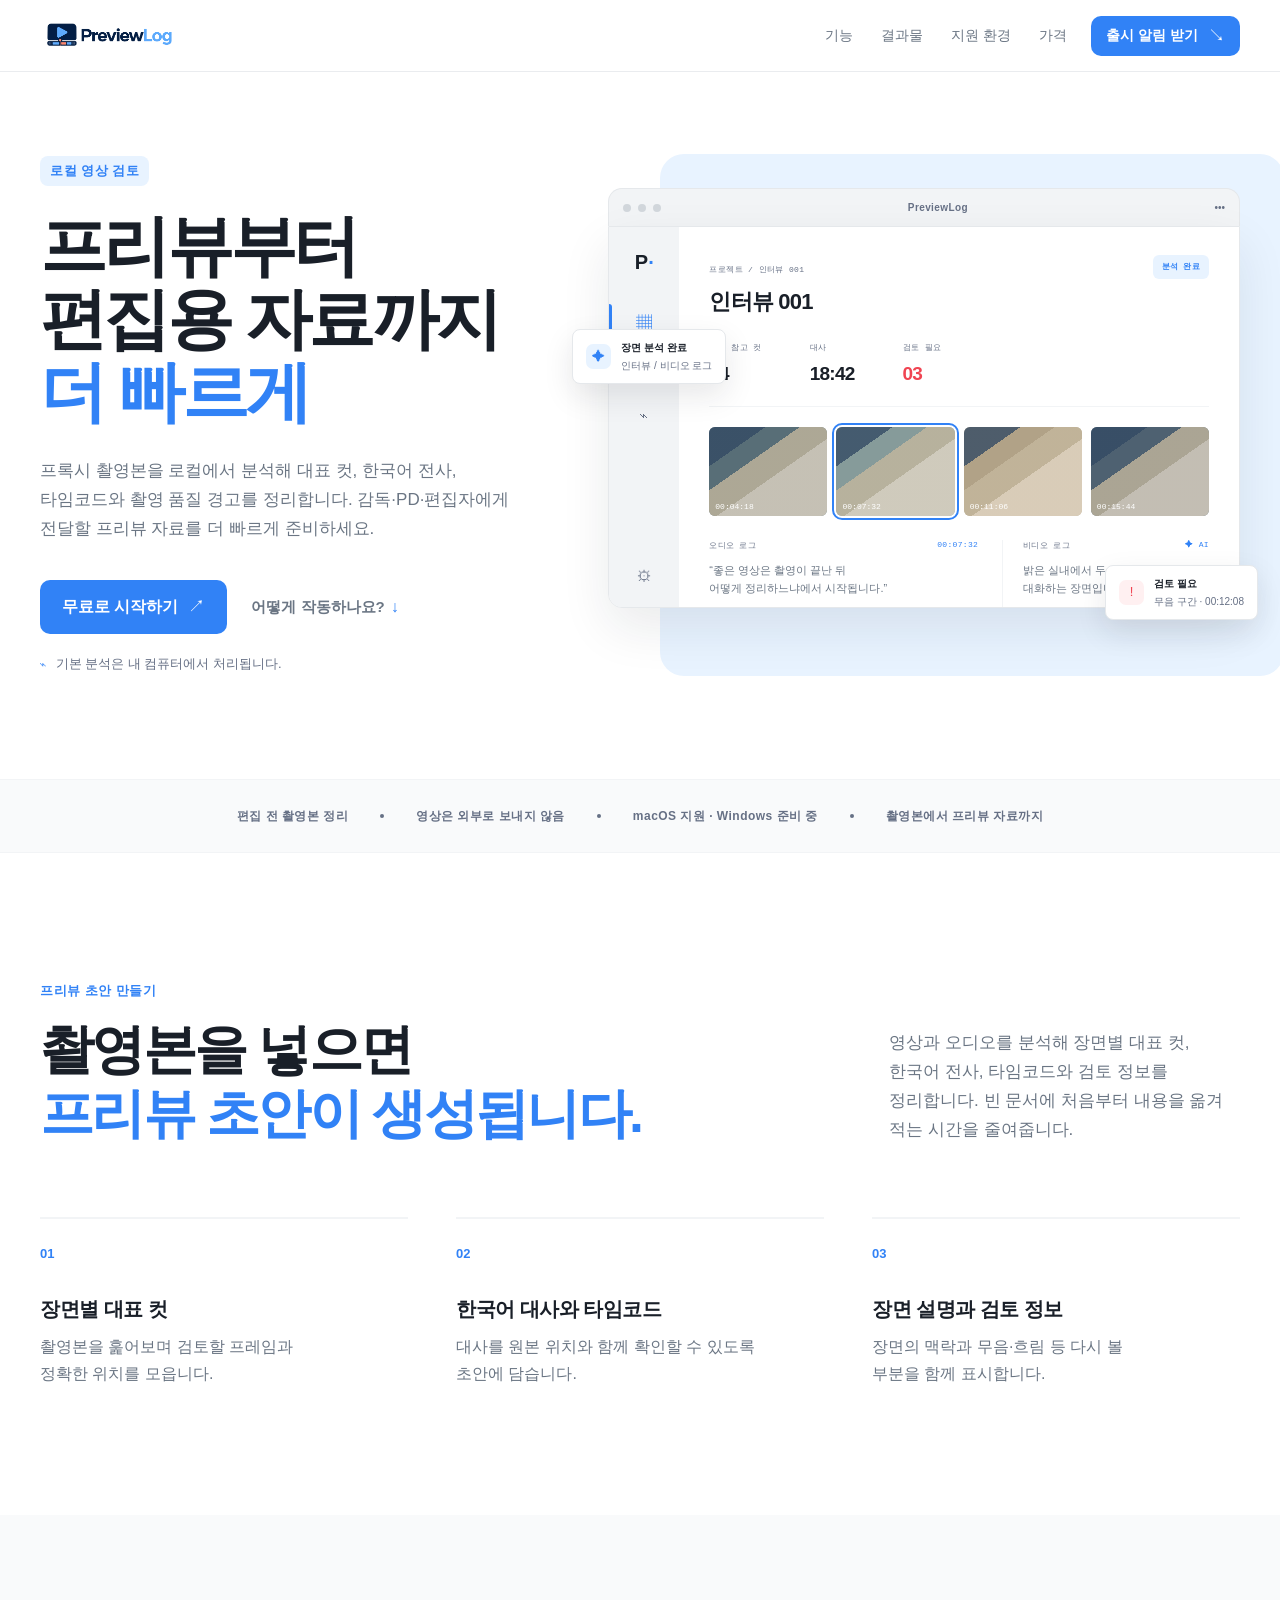
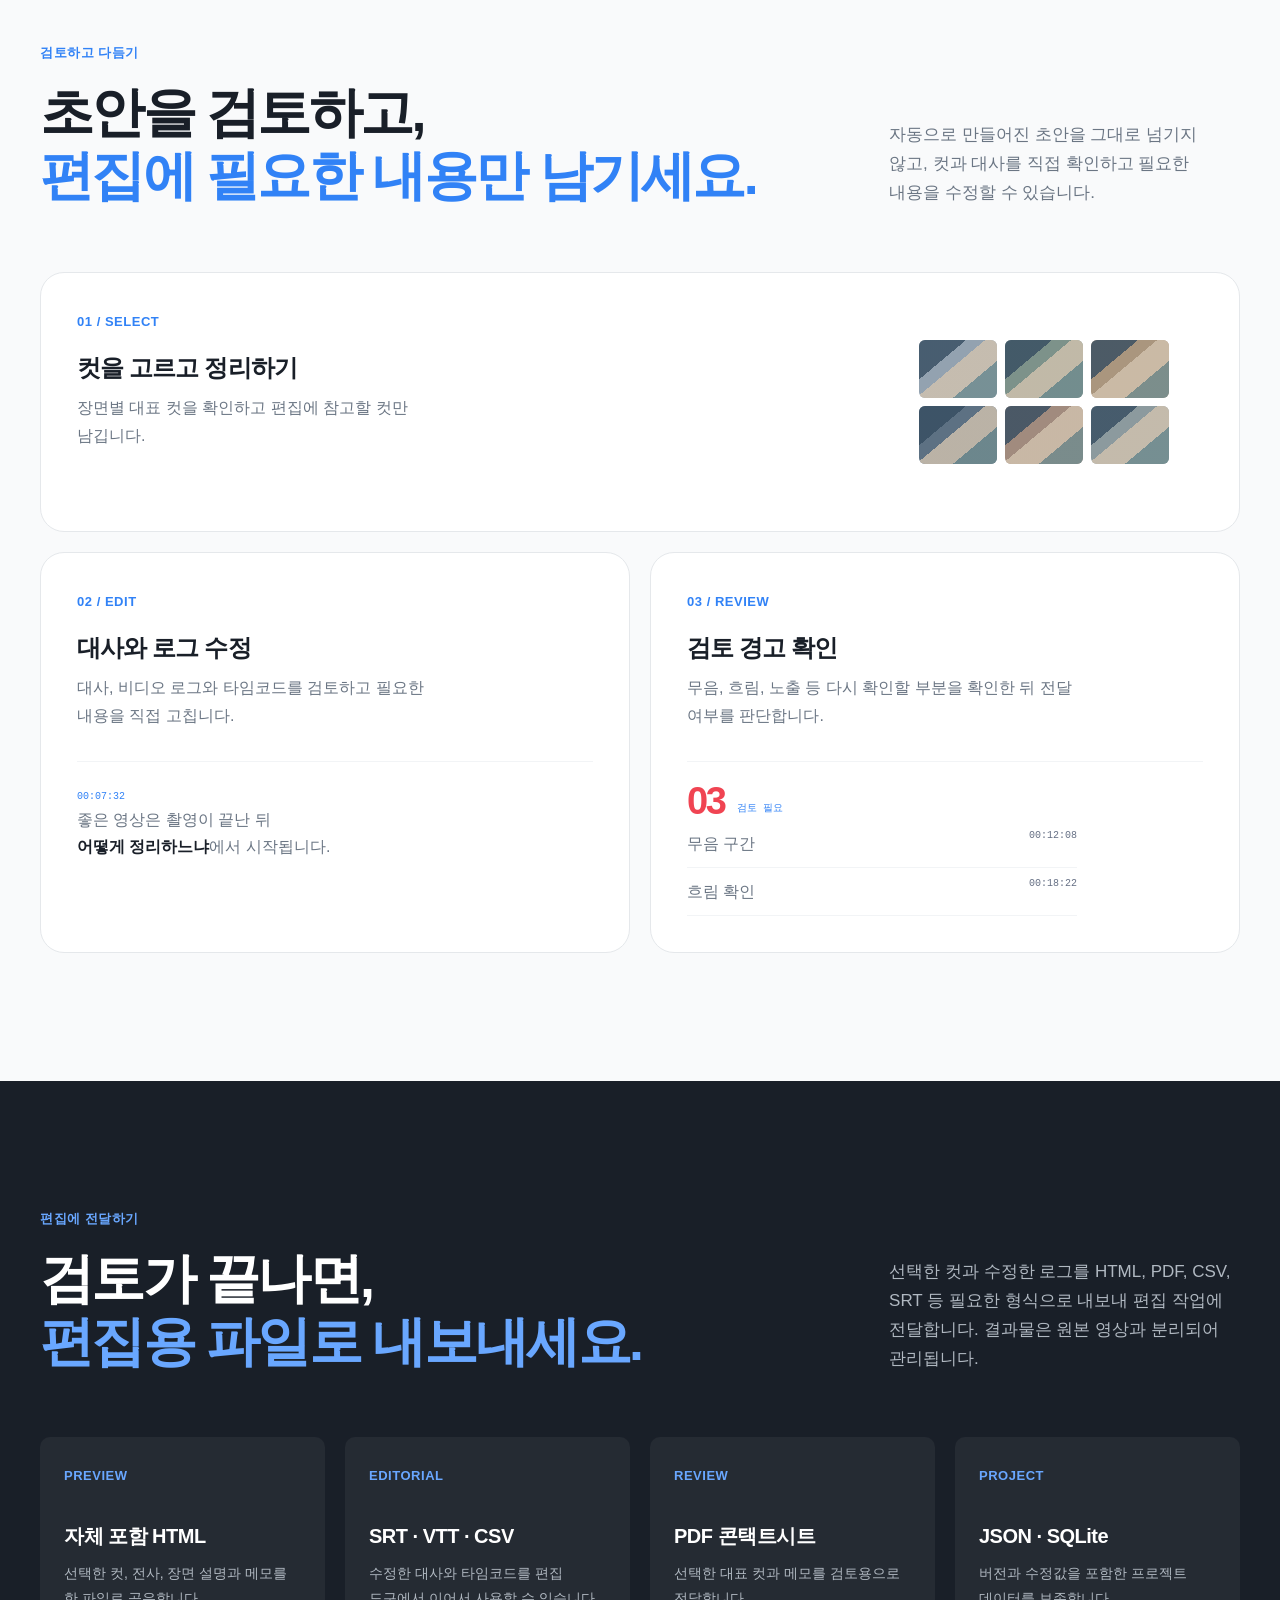
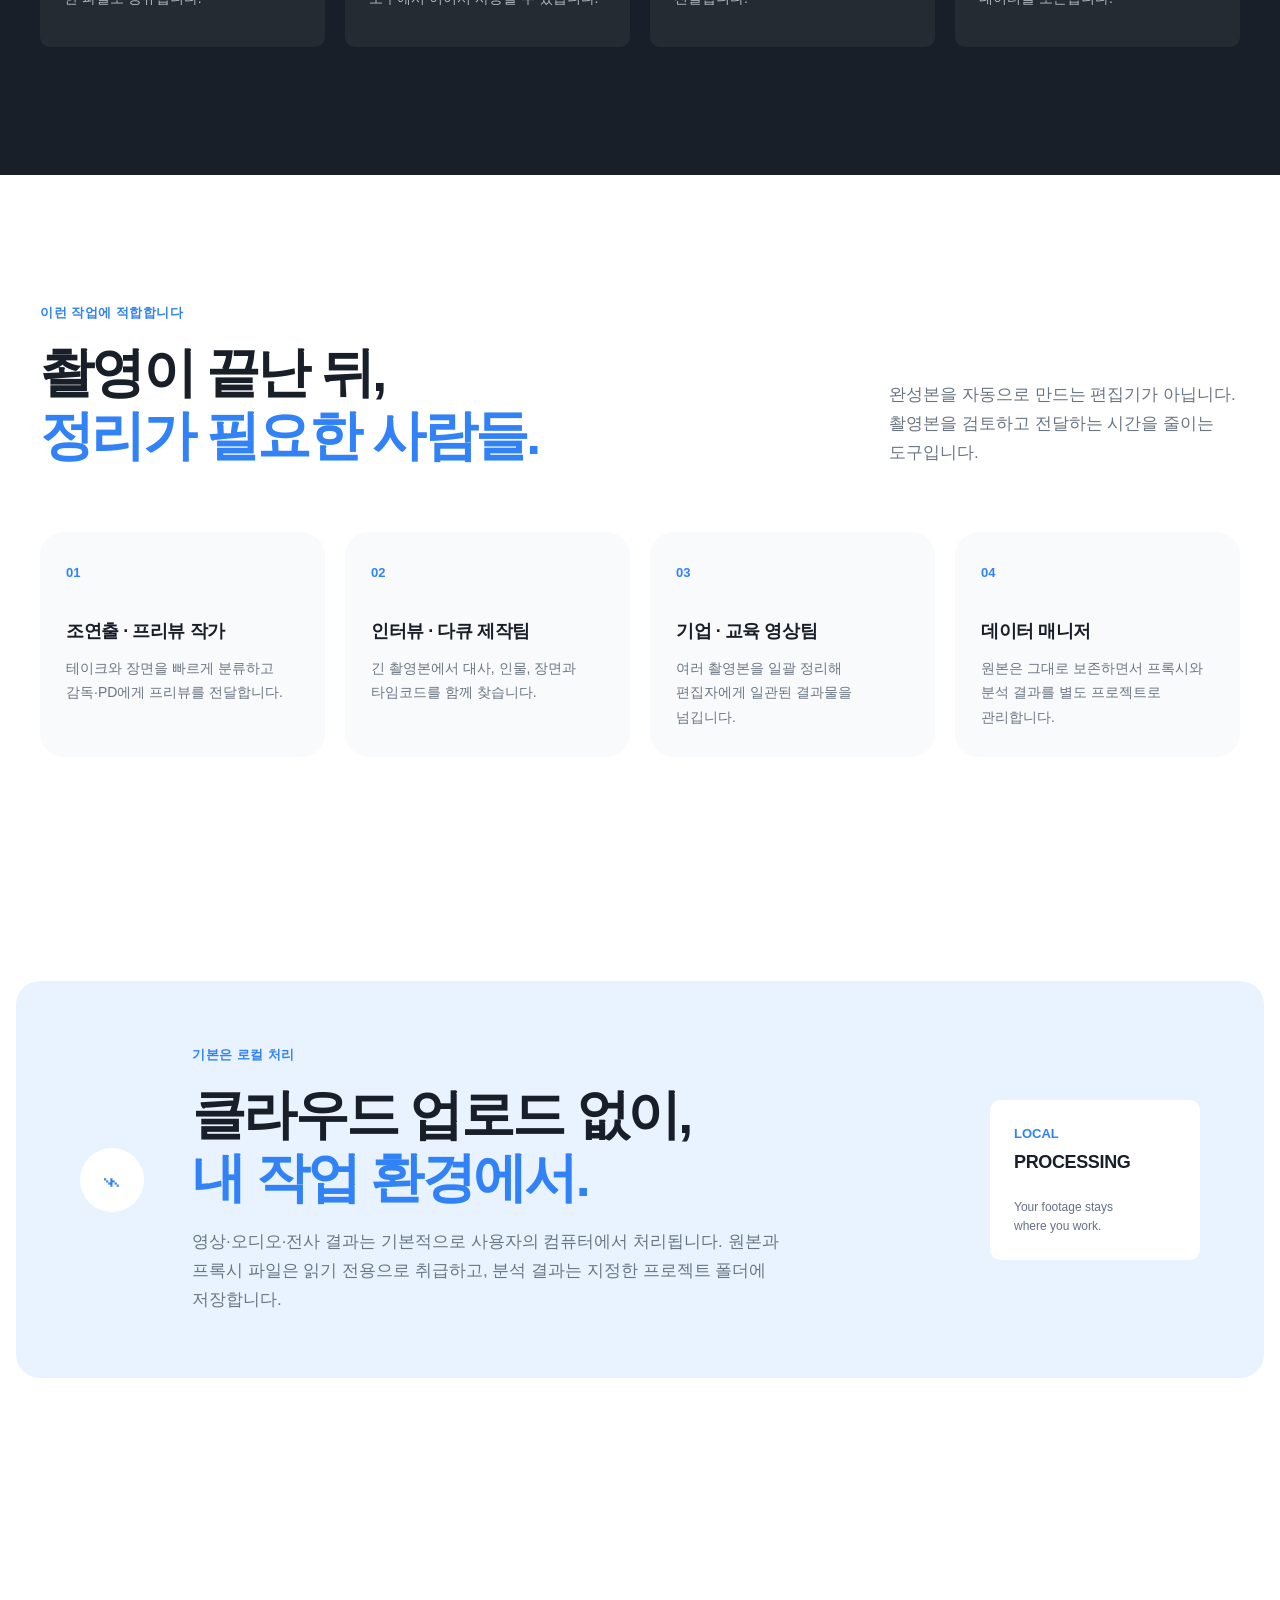
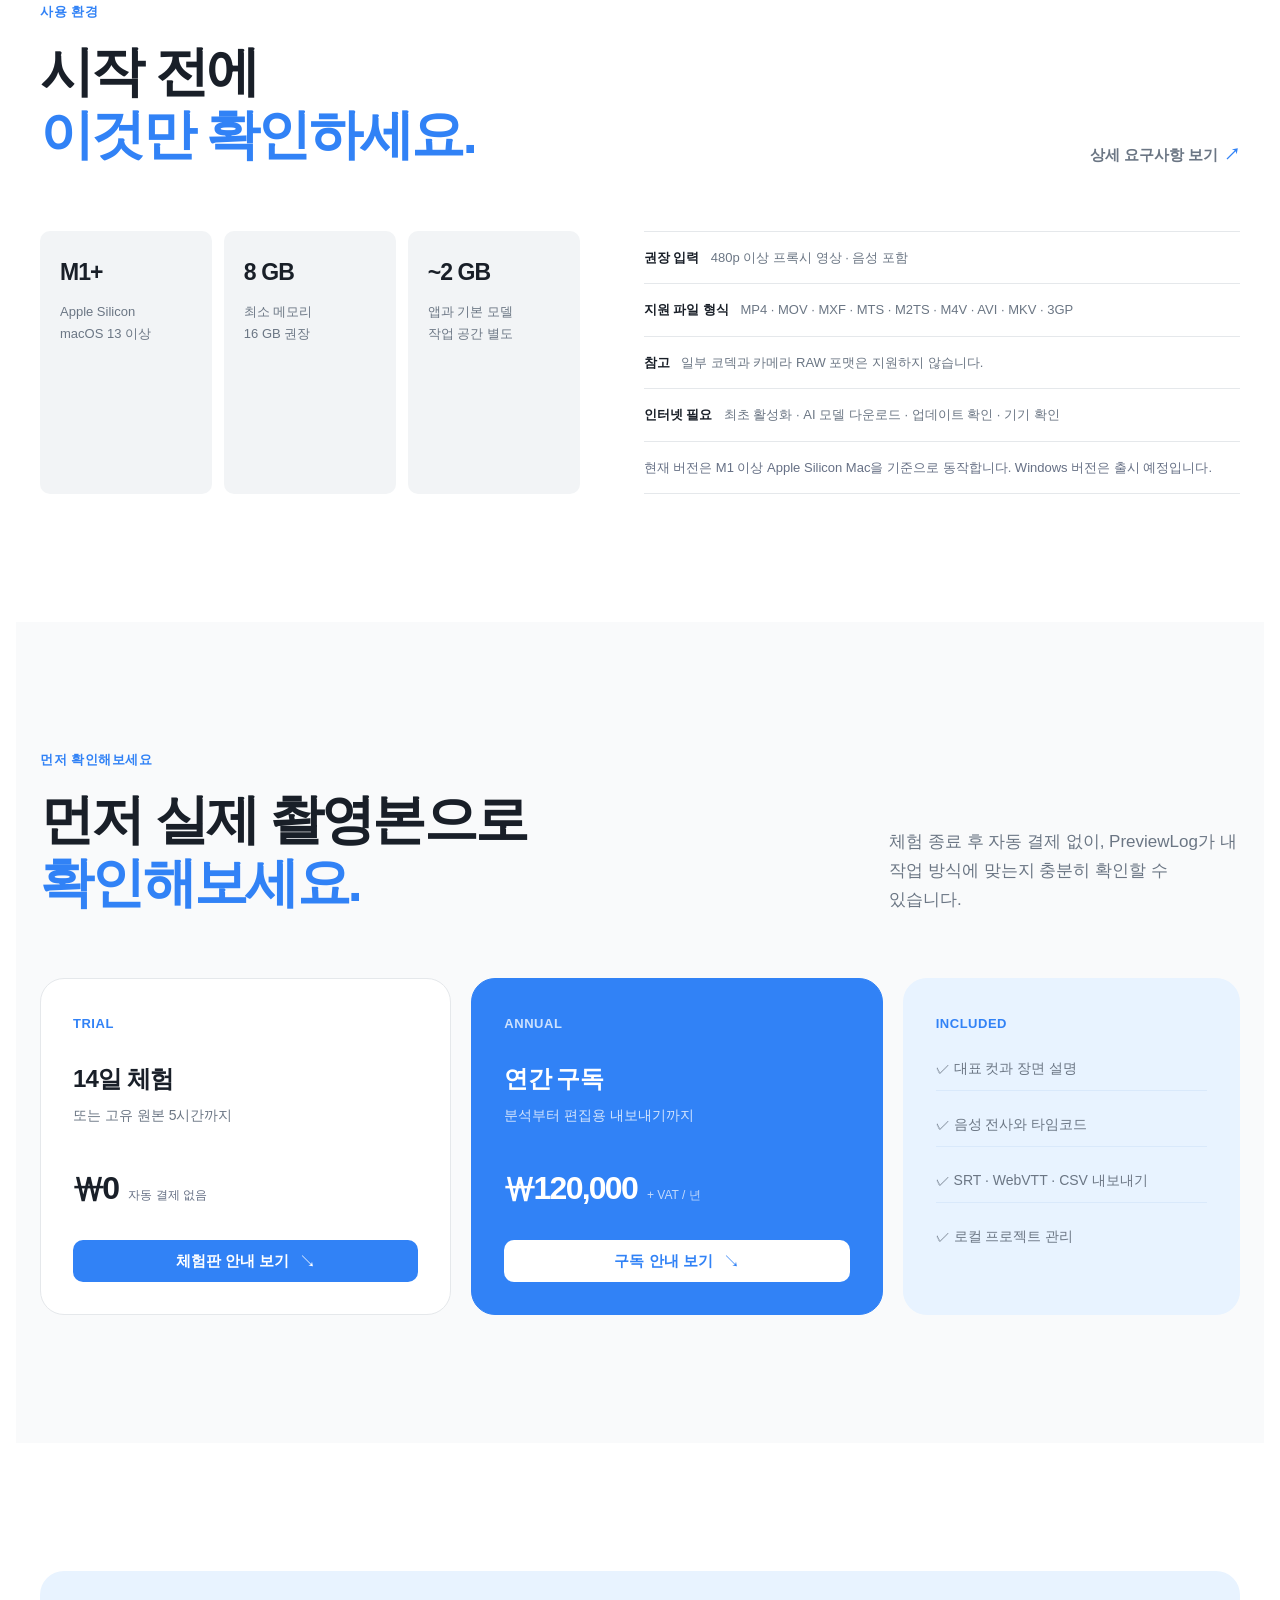
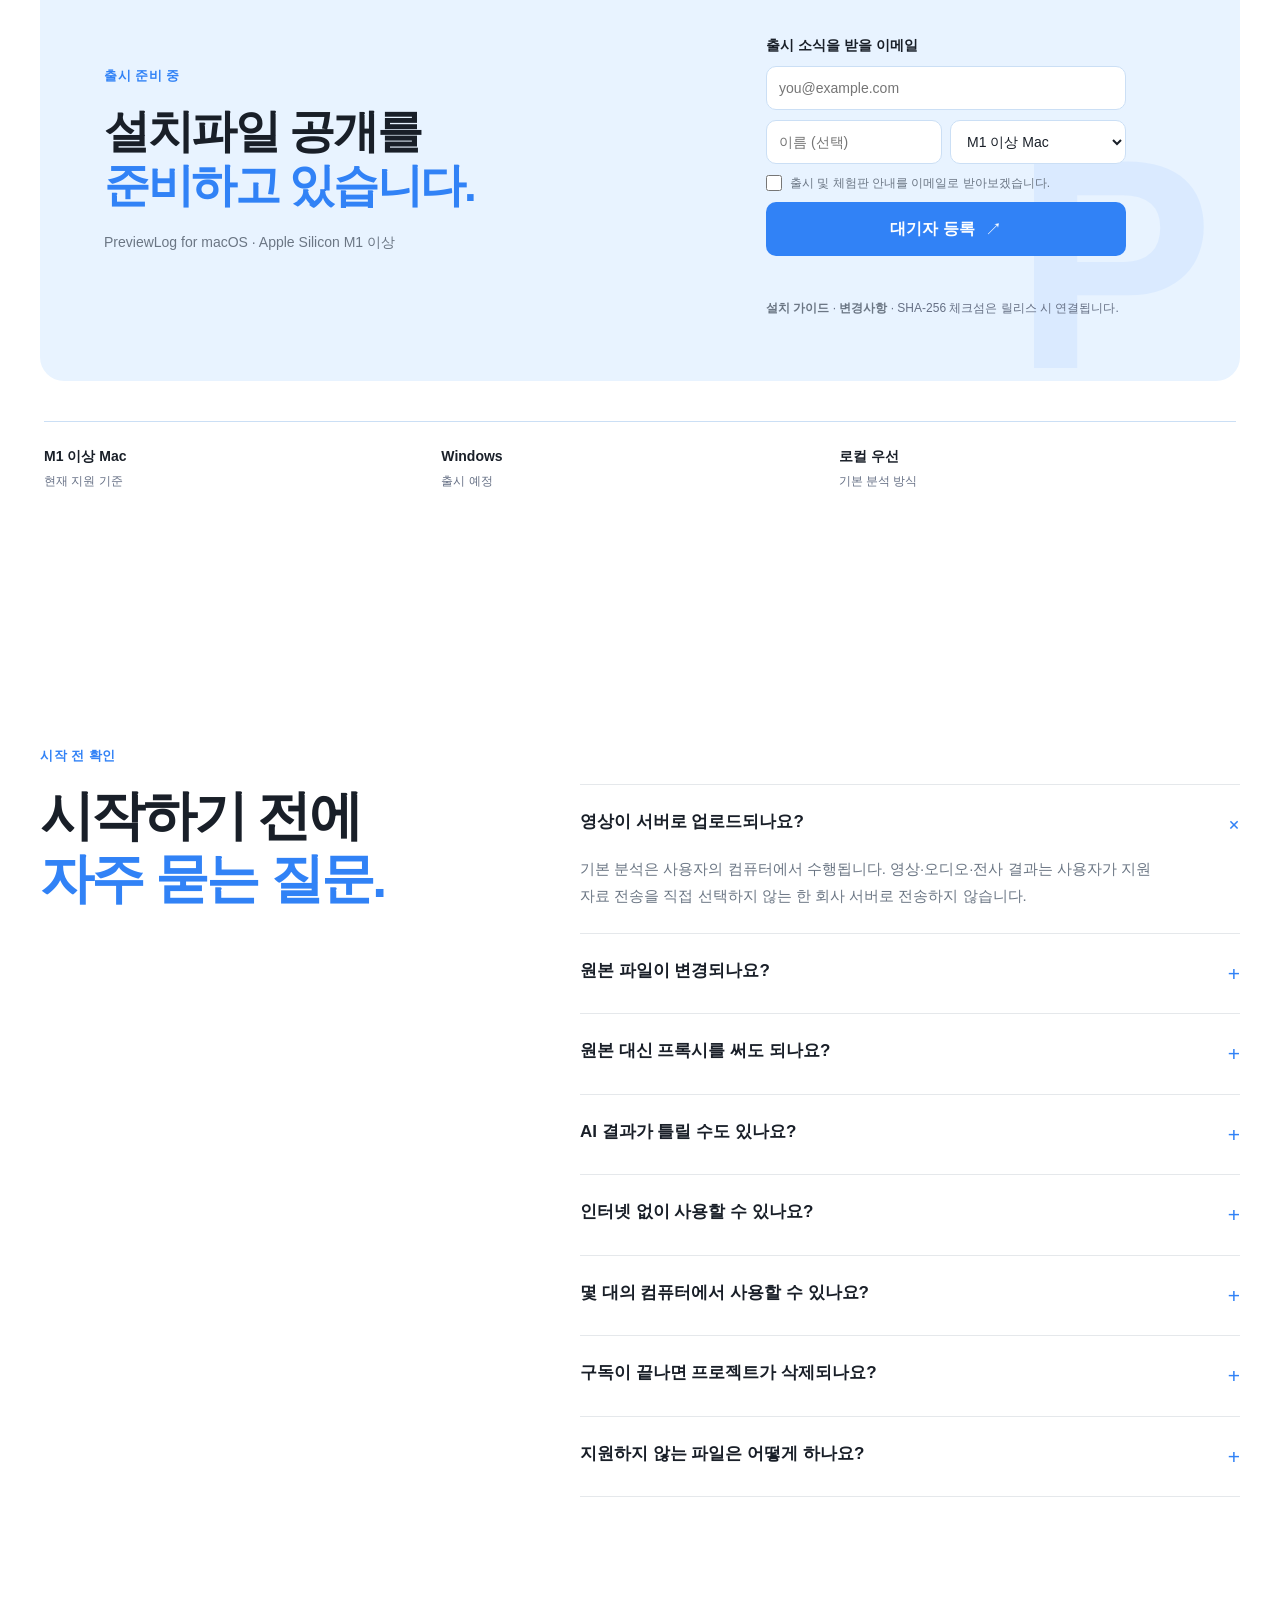
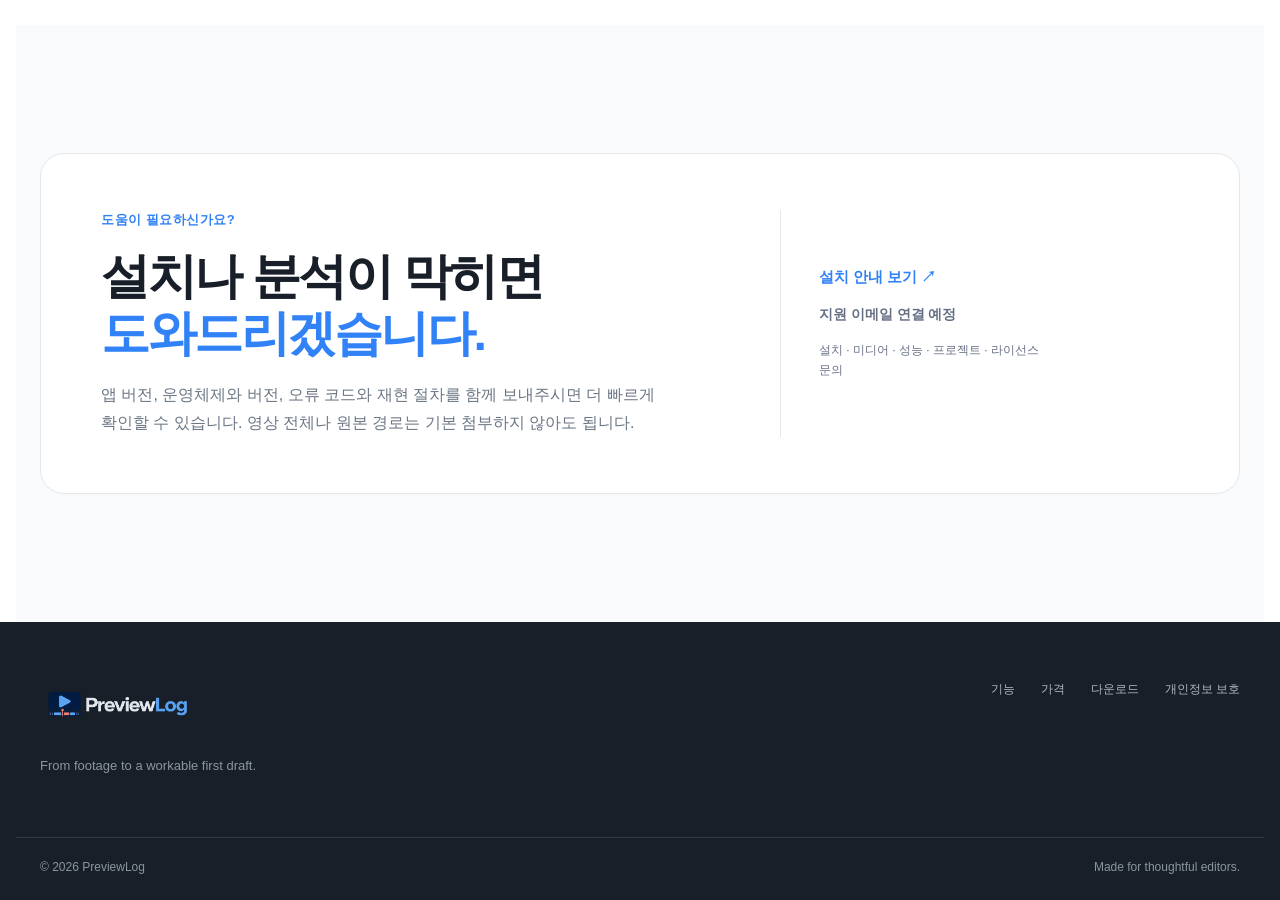
==== commit 2afe644b: "Use dark footer logo asset" ====
--- a/deploy/index.html
+++ b/deploy/index.html
@@ -30,7 +30,7 @@
           <p class="hero-lede">프록시 촬영본을 로컬에서 분석해 대표 컷, 한국어 전사, 타임코드와 촬영 품질 경고를 정리합니다. 감독·PD·편집자에게 전달할 프리뷰 자료를 더 빠르게 준비하세요.</p>
           <div class="hero-actions">
             <a class="button button-primary button-large" href="#download">무료로 시작하기 <span>↗</span></a>
-          <a class="text-link" href="#features">어떻게 작동하나요? <span>↓</span></a>
+          <a class="text-link" href="#draft">어떻게 작동하나요? <span>↓</span></a>
           </div>
           <p class="microcopy"><span class="lock">⌁</span> 기본 분석은 내 컴퓨터에서 처리됩니다.</p>
         </div>
@@ -60,7 +60,7 @@
 
       <section class="trust-strip"><div class="section-shell trust-inner"><span>FOR EDITORS &amp; CREATORS</span><i></i><span>NO UPLOAD REQUIRED</span><i></i><span>MACOS NOW · WINDOWS NEXT</span><i></i><span>FROM FOOTAGE TO LOG</span></div></section>
 
-      <section class="problem section-shell section-space">
+      <section id="draft" class="problem section-shell section-space">
         <div class="section-kicker">DRAFT YOUR PREVIEW</div>
         <div class="split-heading"><h2>촬영본을 넣으면<br /><em>프리뷰 초안이 생성됩니다.</em></h2><p>영상과 오디오를 분석해 장면별 대표 컷, 한국어 전사, 타임코드와 검토 정보를 정리합니다. 빈 문서에 처음부터 내용을 옮겨 적는 시간을 줄여줍니다.</p></div>
         <div class="problem-cards"><article><span>01</span><h3>장면별 대표 컷</h3><p>촬영본을 훑어보며 검토할 프레임과 정확한 위치를 모읍니다.</p></article><article><span>02</span><h3>한국어 대사와 타임코드</h3><p>대사를 원본 위치와 함께 확인할 수 있도록 초안에 담습니다.</p></article><article><span>03</span><h3>장면 설명과 검토 정보</h3><p>장면의 맥락과 무음·흐림 등 다시 볼 부분을 함께 표시합니다.</p></article></div>
@@ -85,7 +85,7 @@
       <section class="support section-shell section-space"><div class="support-card"><div><div class="section-kicker">NEED A HAND?</div><h2>설치나 분석이 막히면<br /><em>도와드리겠습니다.</em></h2><p>앱 버전, 운영체제와 버전, 오류 코드와 재현 절차를 함께 보내주시면 더 빠르게 확인할 수 있습니다. 영상 전체나 원본 경로는 기본 첨부하지 않아도 됩니다.</p></div><div class="support-links"><a href="./install.html">설치 안내 보기 <span>↗</span></a><span class="pending-contact">지원 이메일 연결 예정</span><small>설치 · 미디어 · 성능 · 프로젝트 · 라이선스 문의</small></div></div></section>
     </main>
 
-    <footer class="site-footer"><div class="footer-main section-shell"><div><a class="footer-brand" href="#top" aria-label="PreviewLog 홈으로 이동"><img src="./assets/brand/logos/previewlog-logo-light.png" alt="PreviewLog" /></a><p>From footage to a workable first draft.</p></div><div class="footer-links"><a href="#features">기능</a><a href="#pricing">가격</a><a href="#download">다운로드</a><a href="#privacy">개인정보 보호</a></div></div><div class="footer-bottom section-shell"><span>© 2026 PreviewLog</span><span>Made for thoughtful editors.</span></div></footer>
+    <footer class="site-footer"><div class="footer-main section-shell"><div><a class="footer-brand" href="#top" aria-label="PreviewLog 홈으로 이동"><img src="./assets/brand/logos/previewlog-logo-dark.png" alt="PreviewLog" /></a><p>From footage to a workable first draft.</p></div><div class="footer-links"><a href="#features">기능</a><a href="#pricing">가격</a><a href="#download">다운로드</a><a href="#privacy">개인정보 보호</a></div></div><div class="footer-bottom section-shell"><span>© 2026 PreviewLog</span><span>Made for thoughtful editors.</span></div></footer>
     <script src="./main.js"></script>
   </body>
 </html>
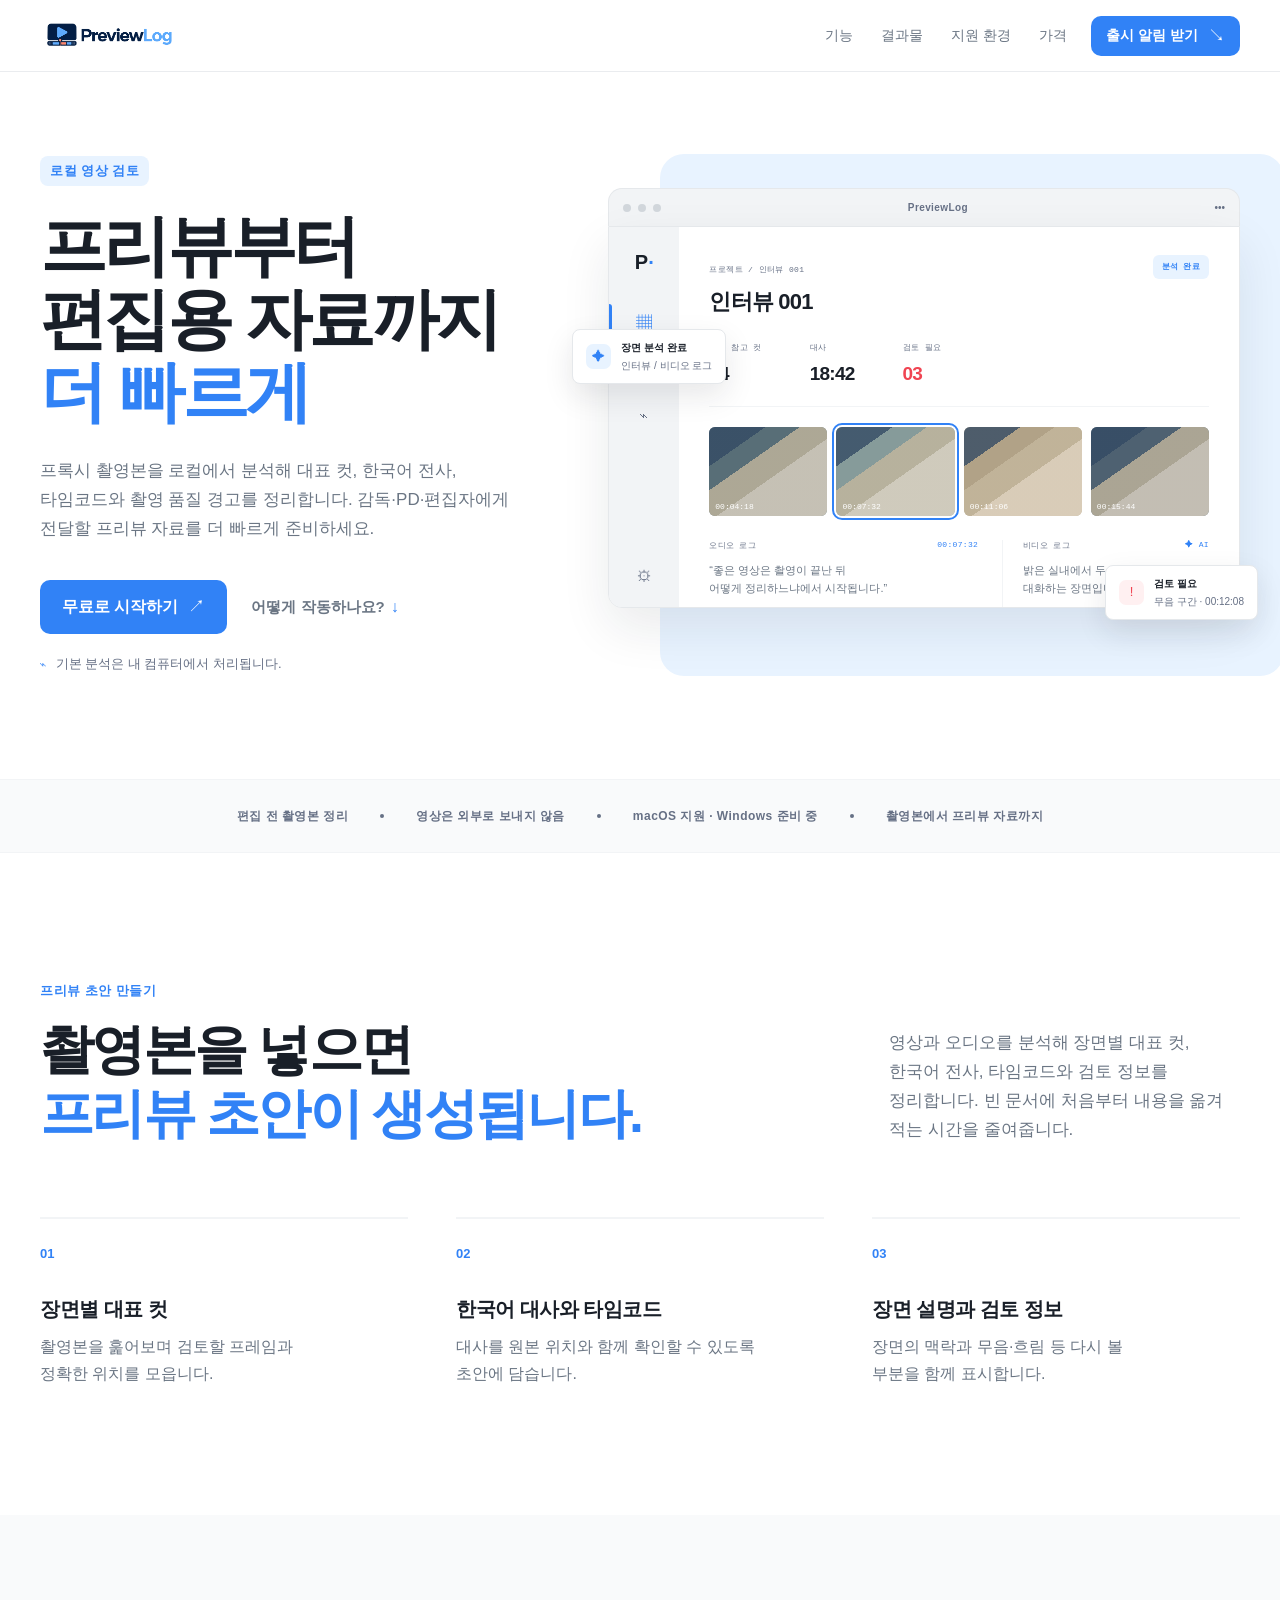
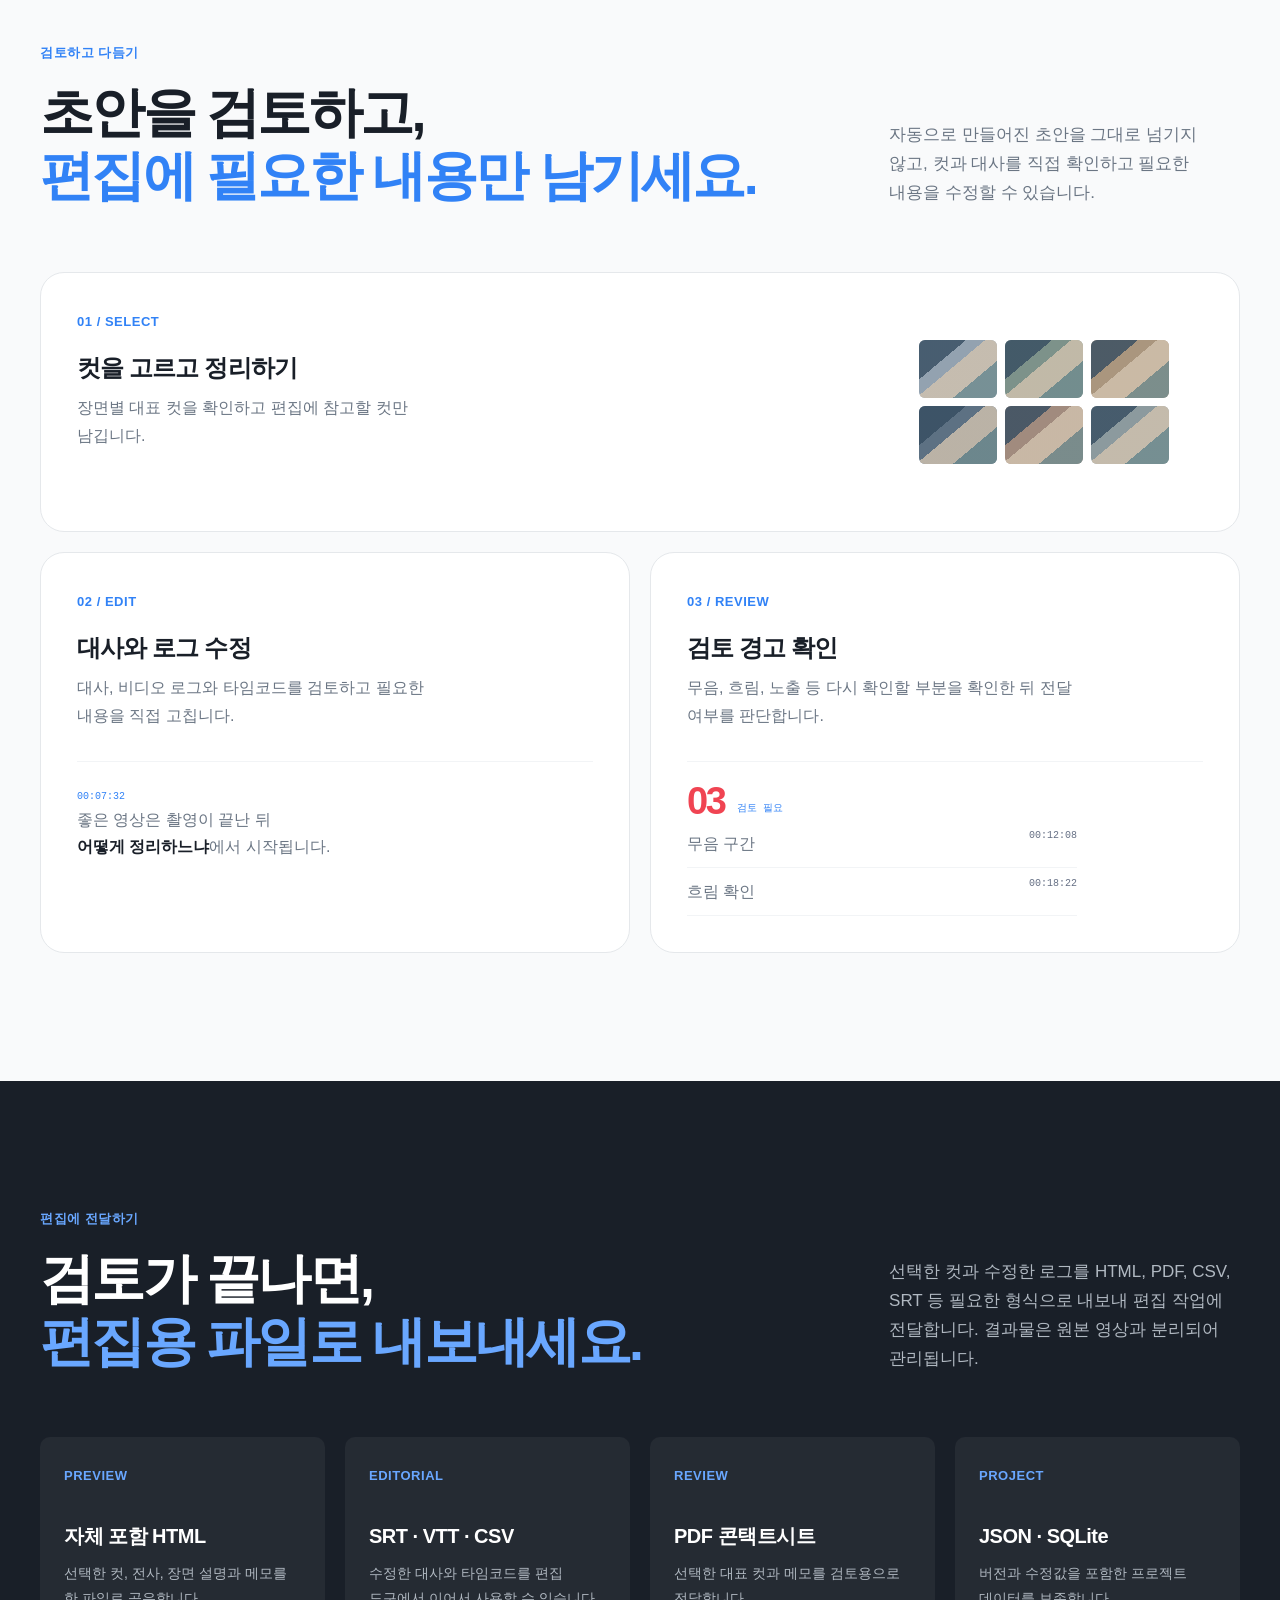
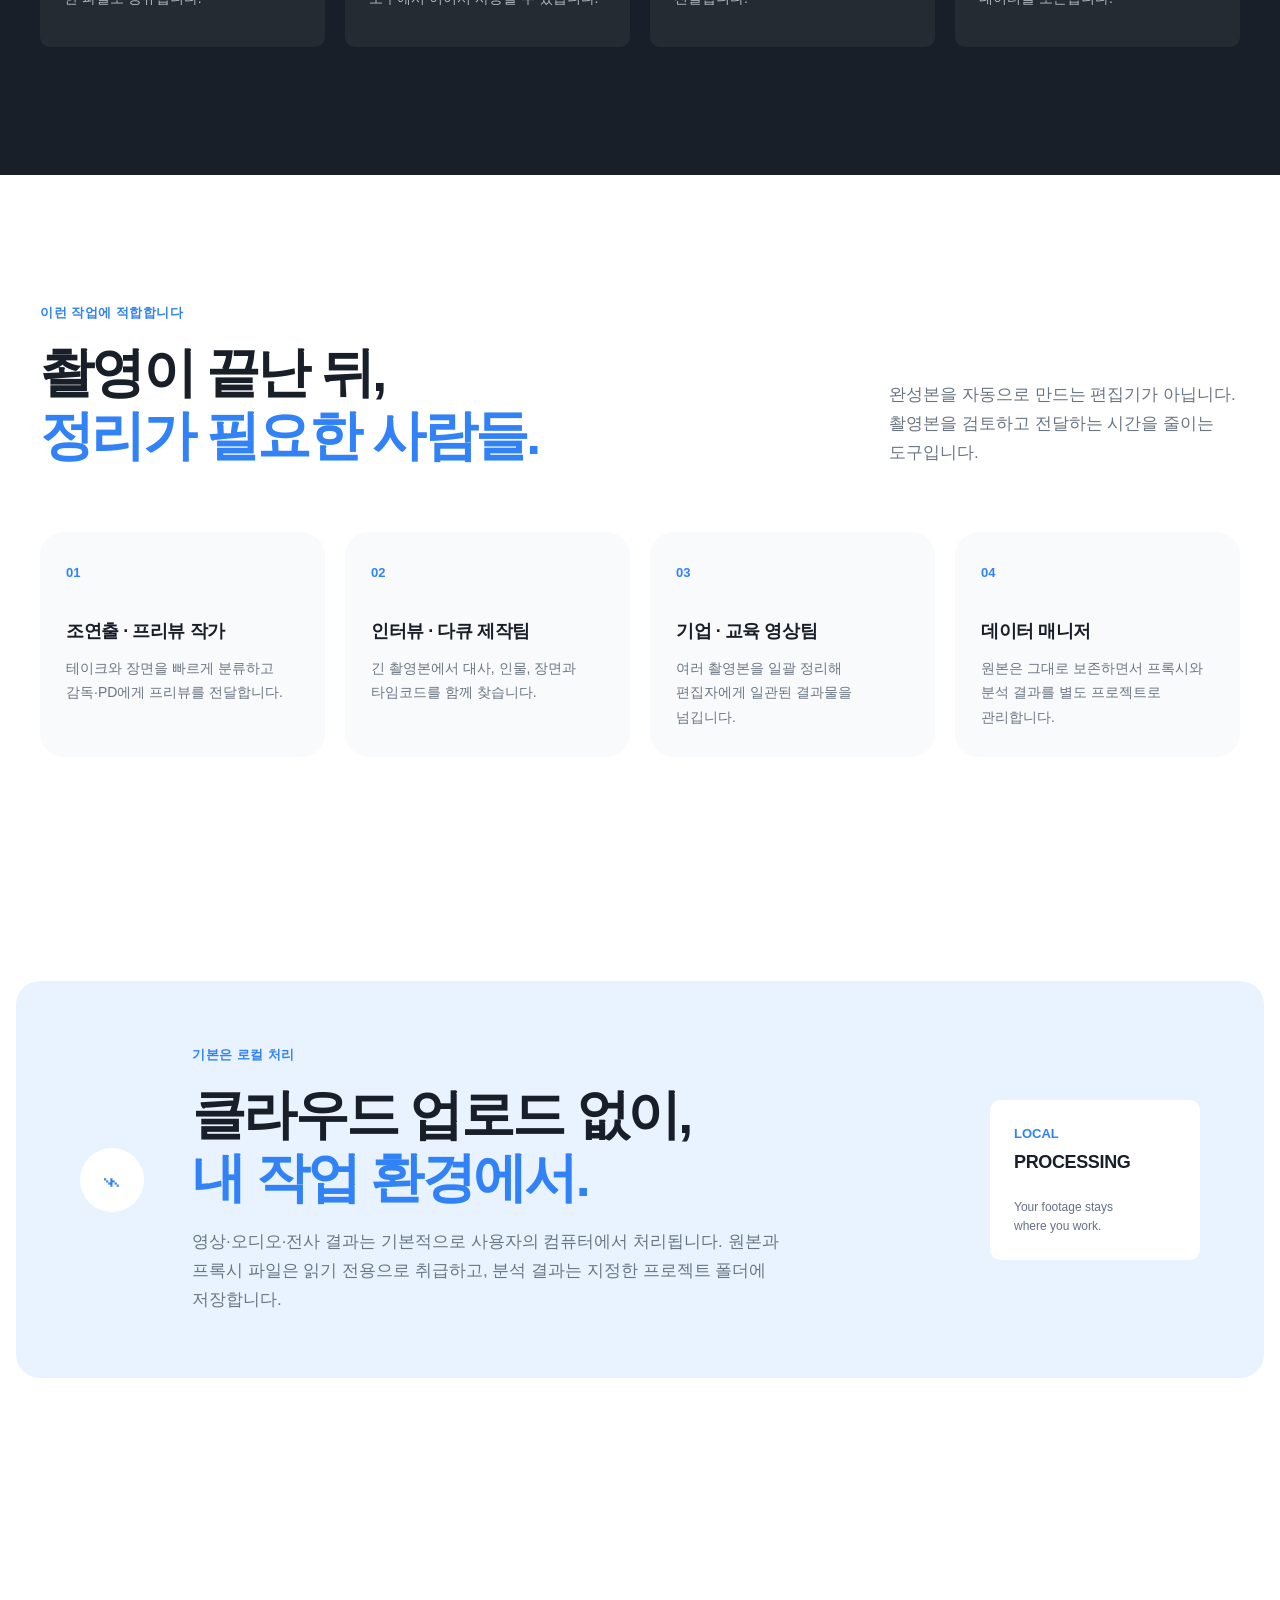
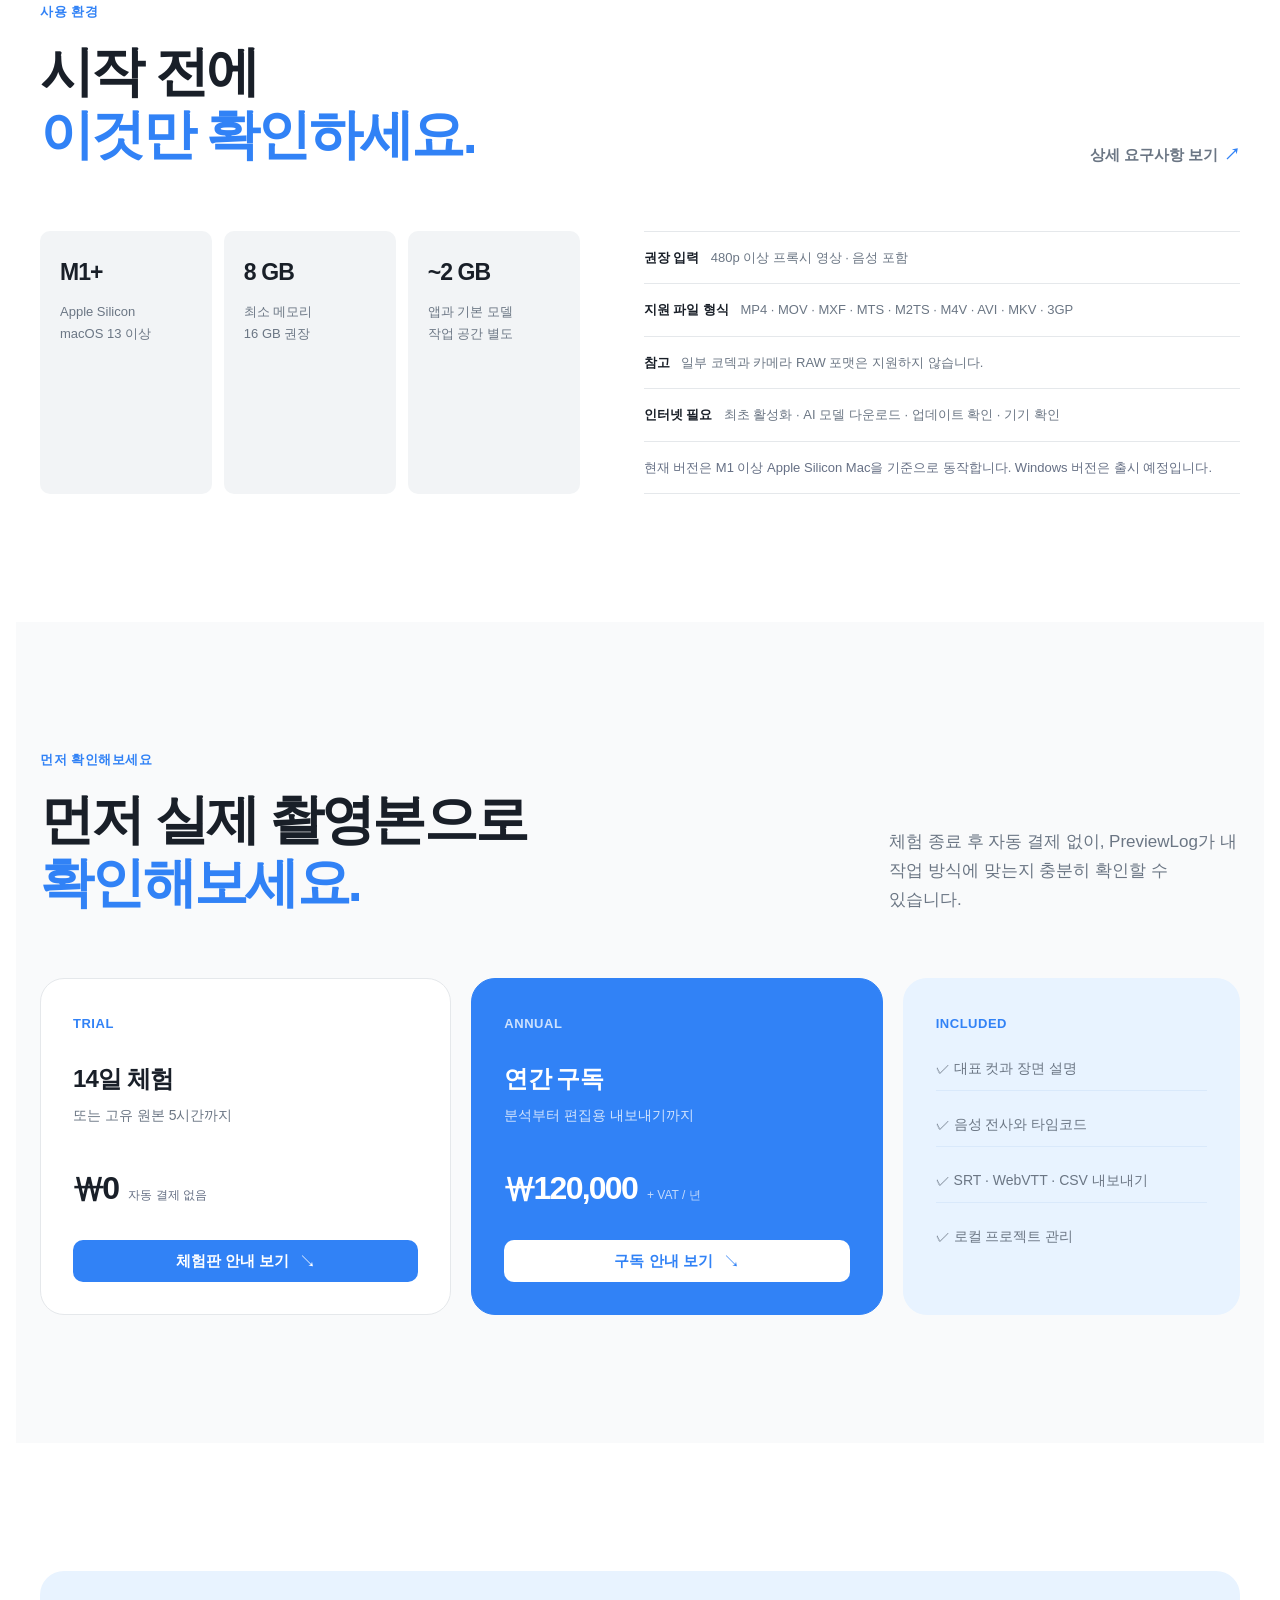
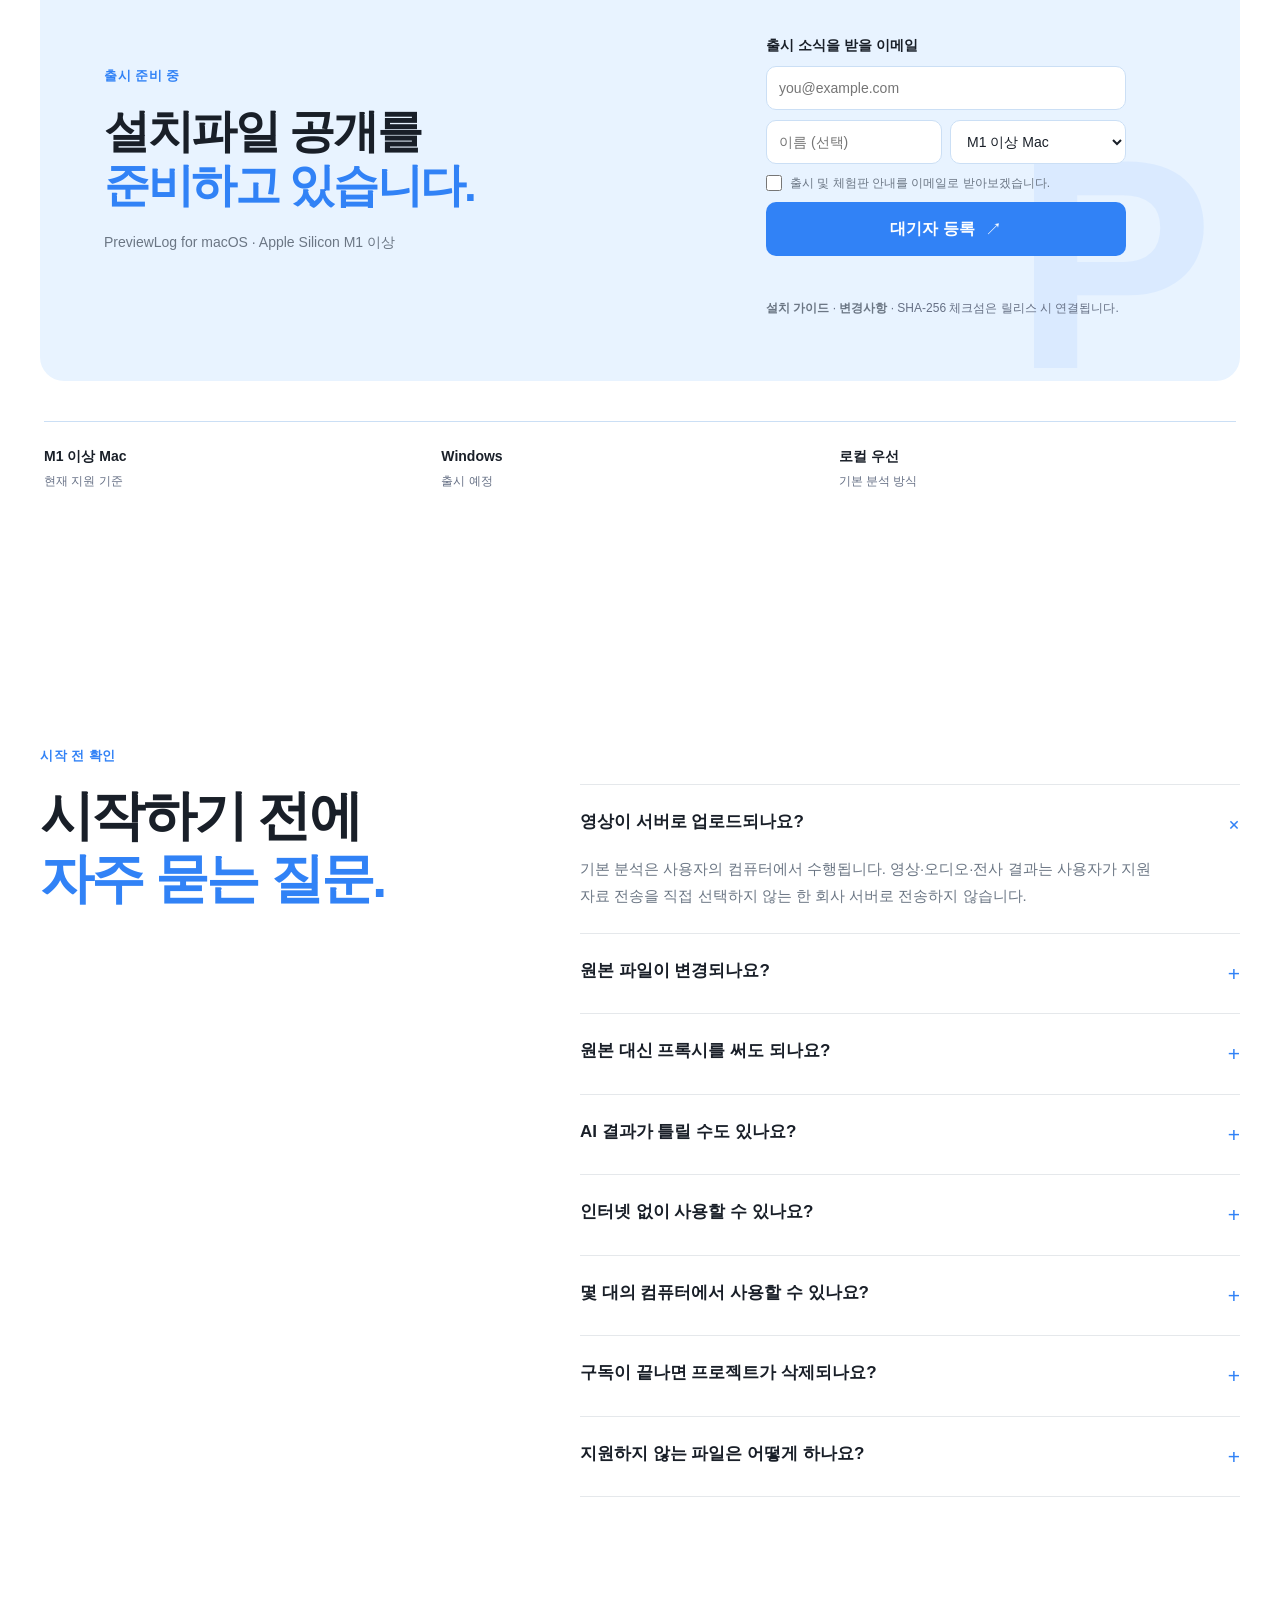
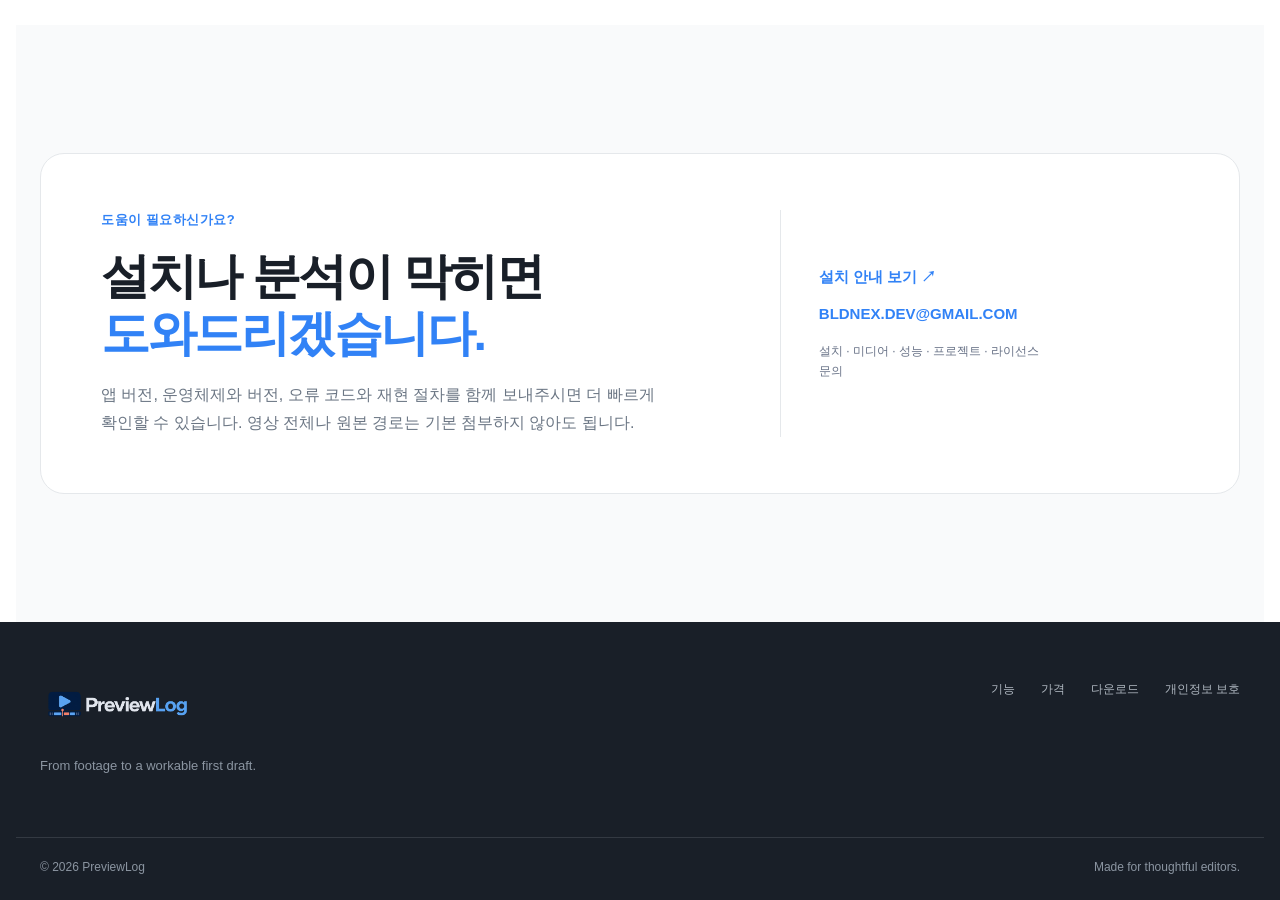
==== commit a4404af7: "Add support email contact" ====
--- a/deploy/index.html
+++ b/deploy/index.html
@@ -82,7 +82,7 @@
 
       <section class="faq section-shell section-space"><div class="section-kicker">GOOD TO KNOW</div><div class="faq-layout"><h2>시작하기 전에<br /><em>자주 묻는 질문.</em></h2><div class="faq-list"><details open><summary>영상이 서버로 업로드되나요?<span>+</span></summary><p>기본 분석은 사용자의 컴퓨터에서 수행됩니다. 영상·오디오·전사 결과는 사용자가 지원 자료 전송을 직접 선택하지 않는 한 회사 서버로 전송하지 않습니다.</p></details><details><summary>원본 파일이 변경되나요?<span>+</span></summary><p>원본과 프록시 입력은 읽기 전용으로 취급하며, 분석 결과는 지정한 프로젝트 폴더에 별도로 저장합니다.</p></details><details><summary>원본 대신 프록시를 써도 되나요?<span>+</span></summary><p>프록시 사용을 권장합니다. 길이, 프레임레이트와 시작 타임코드가 일치하면 분석 결과를 원본에 재연결할 수 있습니다.</p></details><details><summary>AI 결과가 틀릴 수도 있나요?<span>+</span></summary><p>네. 전사와 장면 설명은 검토를 돕는 보조 결과입니다. 중요한 장면과 대사는 원본으로 확인하고 필요한 내용을 직접 수정하세요.</p></details><details><summary>인터넷 없이 사용할 수 있나요?<span>+</span></summary><p>영상 분석은 로컬에서 이루어집니다. 최초 활성화, 모델 다운로드, 업데이트와 동시 사용 확인에는 인터넷이 필요합니다.</p></details><details><summary>몇 대의 컴퓨터에서 사용할 수 있나요?<span>+</span></summary><p>개인 라이선스는 최대 2대에 등록하고 동시에 1대에서 사용할 수 있습니다. 기기는 고객 포털에서 해제할 수 있습니다.</p></details><details><summary>구독이 끝나면 프로젝트가 삭제되나요?<span>+</span></summary><p>삭제되지 않습니다. 다만 구독이 만료되면 신규 분석과 편집·내보내기가 제한되며, 다시 구독하면 이용을 재개할 수 있습니다.</p></details><details><summary>지원하지 않는 파일은 어떻게 하나요?<span>+</span></summary><p>카메라 RAW는 현재 지원하지 않습니다. 편집 프로그램이나 카메라 제조사 도구로 MP4 또는 MOV 프록시를 만들어 사용하세요.</p></details></div></div></section>
 
-      <section class="support section-shell section-space"><div class="support-card"><div><div class="section-kicker">NEED A HAND?</div><h2>설치나 분석이 막히면<br /><em>도와드리겠습니다.</em></h2><p>앱 버전, 운영체제와 버전, 오류 코드와 재현 절차를 함께 보내주시면 더 빠르게 확인할 수 있습니다. 영상 전체나 원본 경로는 기본 첨부하지 않아도 됩니다.</p></div><div class="support-links"><a href="./install.html">설치 안내 보기 <span>↗</span></a><span class="pending-contact">지원 이메일 연결 예정</span><small>설치 · 미디어 · 성능 · 프로젝트 · 라이선스 문의</small></div></div></section>
+      <section class="support section-shell section-space"><div class="support-card"><div><div class="section-kicker">NEED A HAND?</div><h2>설치나 분석이 막히면<br /><em>도와드리겠습니다.</em></h2><p>앱 버전, 운영체제와 버전, 오류 코드와 재현 절차를 함께 보내주시면 더 빠르게 확인할 수 있습니다. 영상 전체나 원본 경로는 기본 첨부하지 않아도 됩니다.</p></div><div class="support-links"><a href="./install.html">설치 안내 보기 <span>↗</span></a><a class="pending-contact" href="mailto:BLDNEX.DEV@GMAIL.COM">BLDNEX.DEV@GMAIL.COM</a><small>설치 · 미디어 · 성능 · 프로젝트 · 라이선스 문의</small></div></div></section>
     </main>
 
     <footer class="site-footer"><div class="footer-main section-shell"><div><a class="footer-brand" href="#top" aria-label="PreviewLog 홈으로 이동"><img src="./assets/brand/logos/previewlog-logo-dark.png" alt="PreviewLog" /></a><p>From footage to a workable first draft.</p></div><div class="footer-links"><a href="#features">기능</a><a href="#pricing">가격</a><a href="#download">다운로드</a><a href="#privacy">개인정보 보호</a></div></div><div class="footer-bottom section-shell"><span>© 2026 PreviewLog</span><span>Made for thoughtful editors.</span></div></footer>
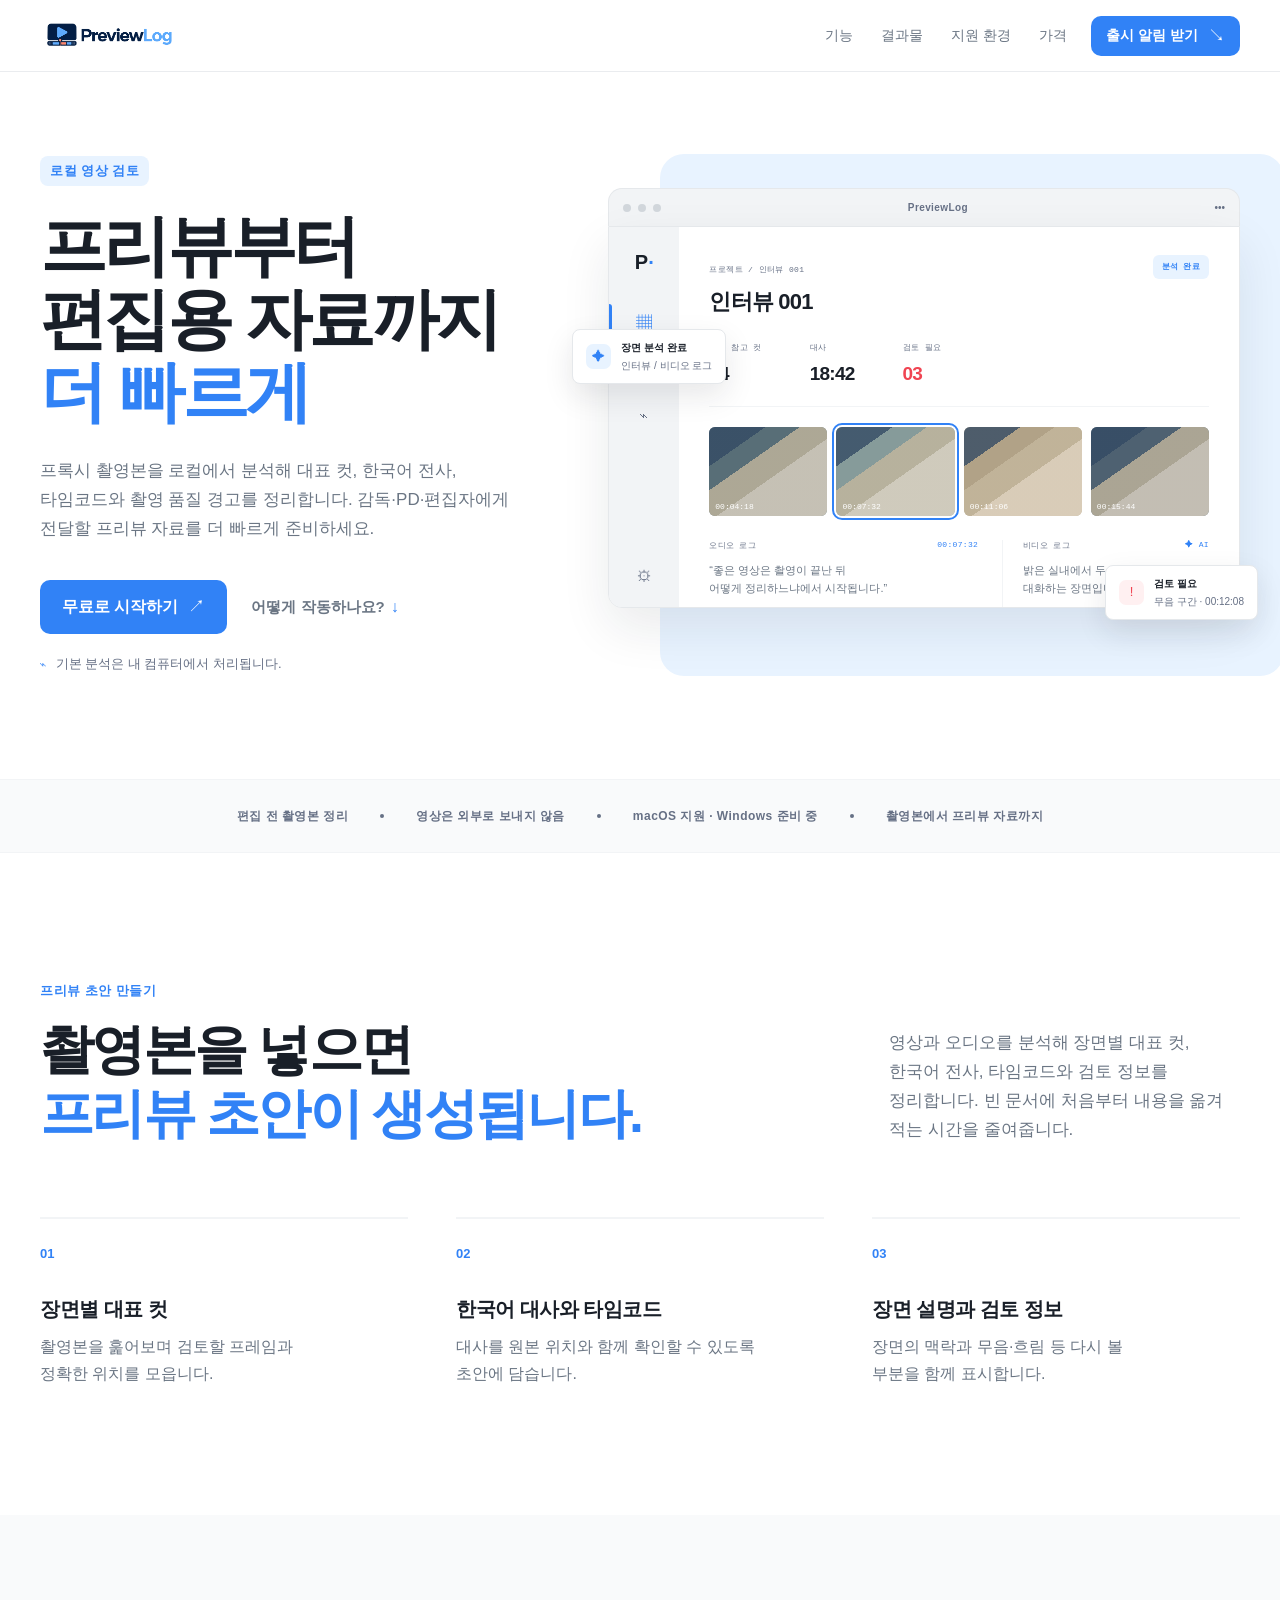
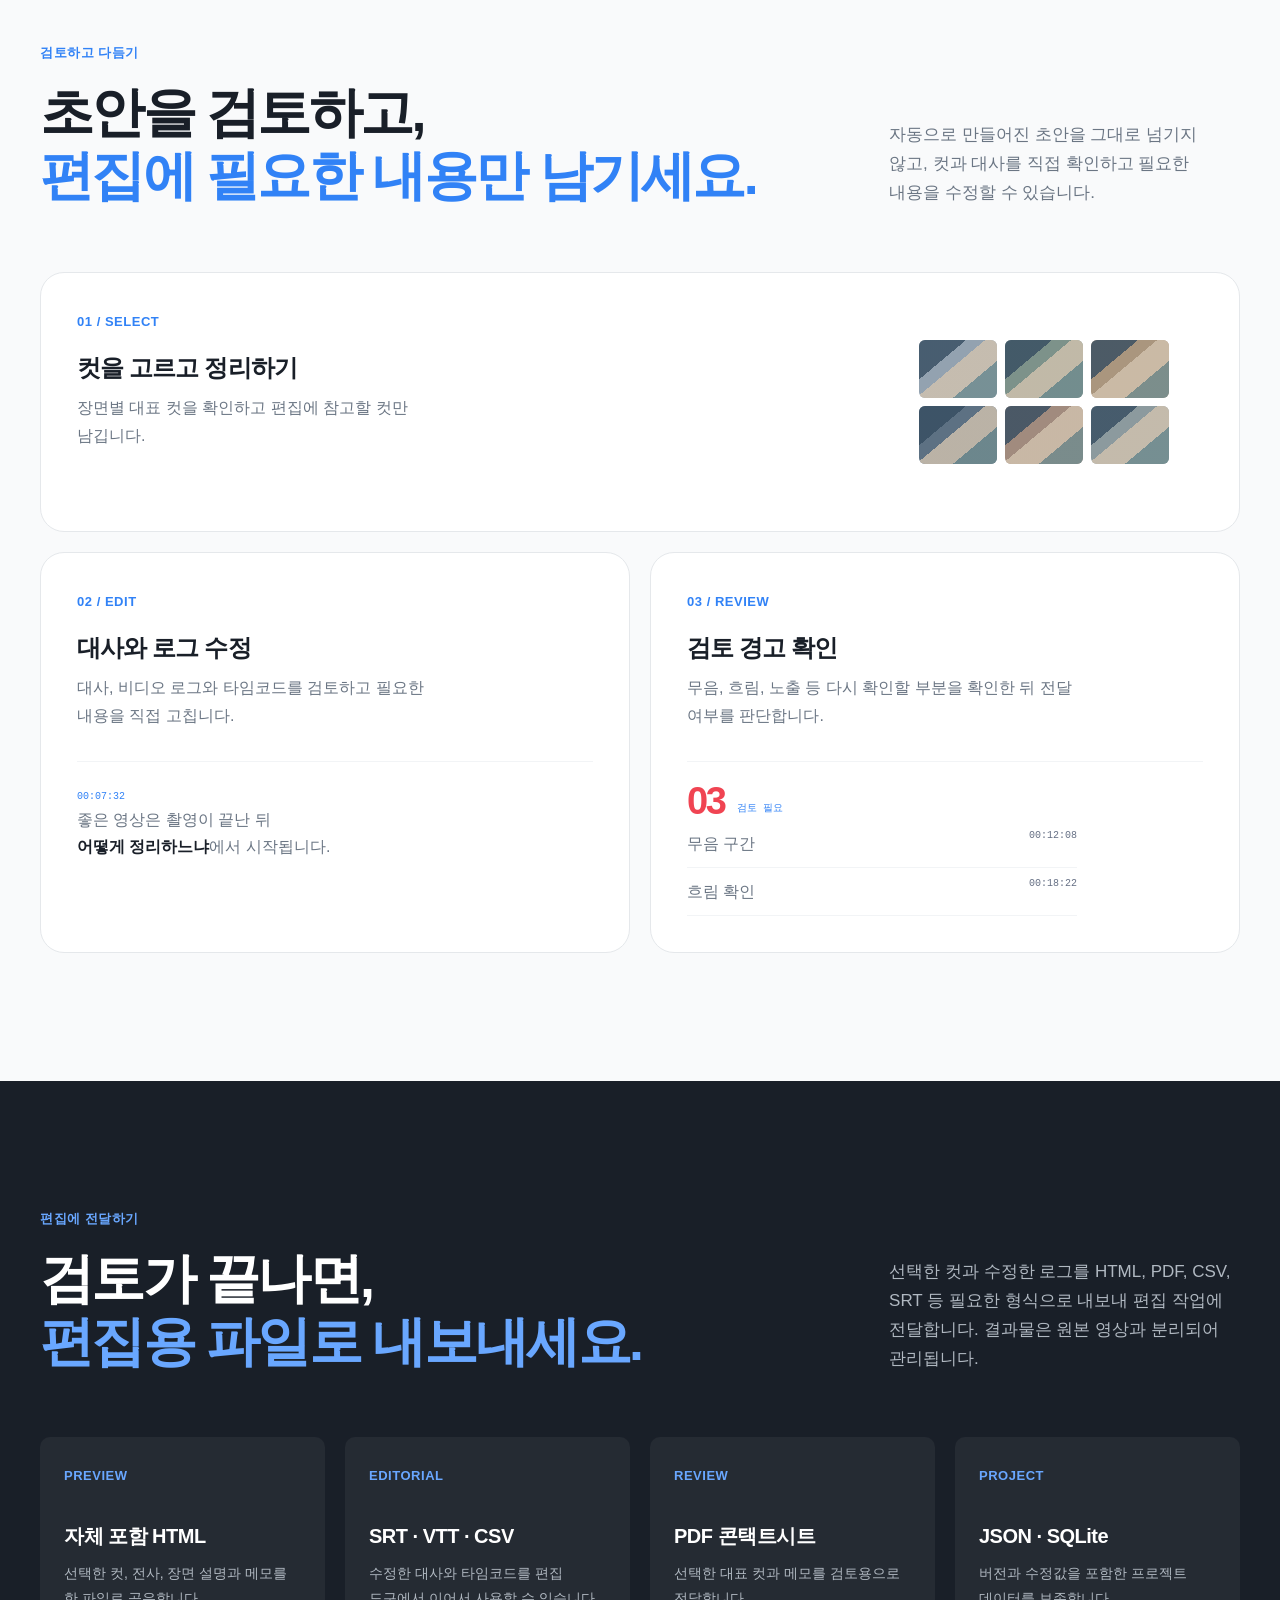
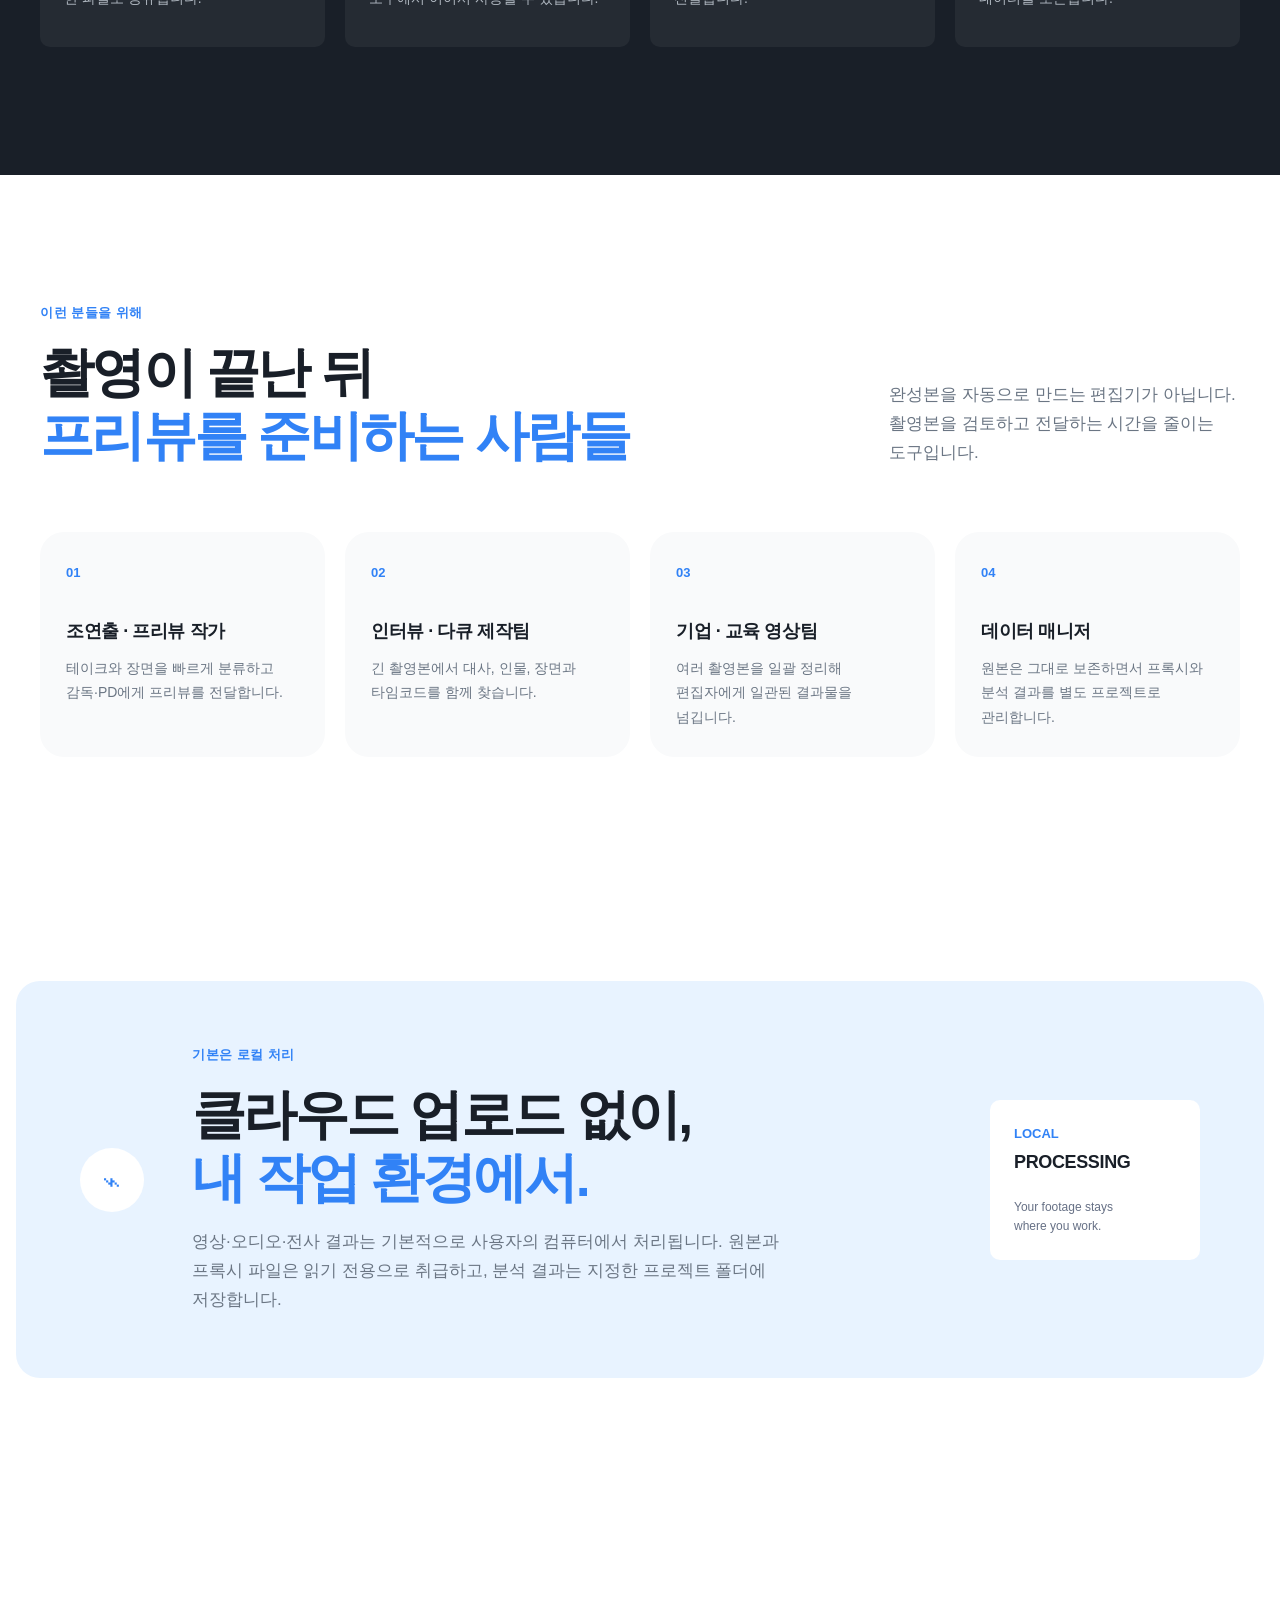
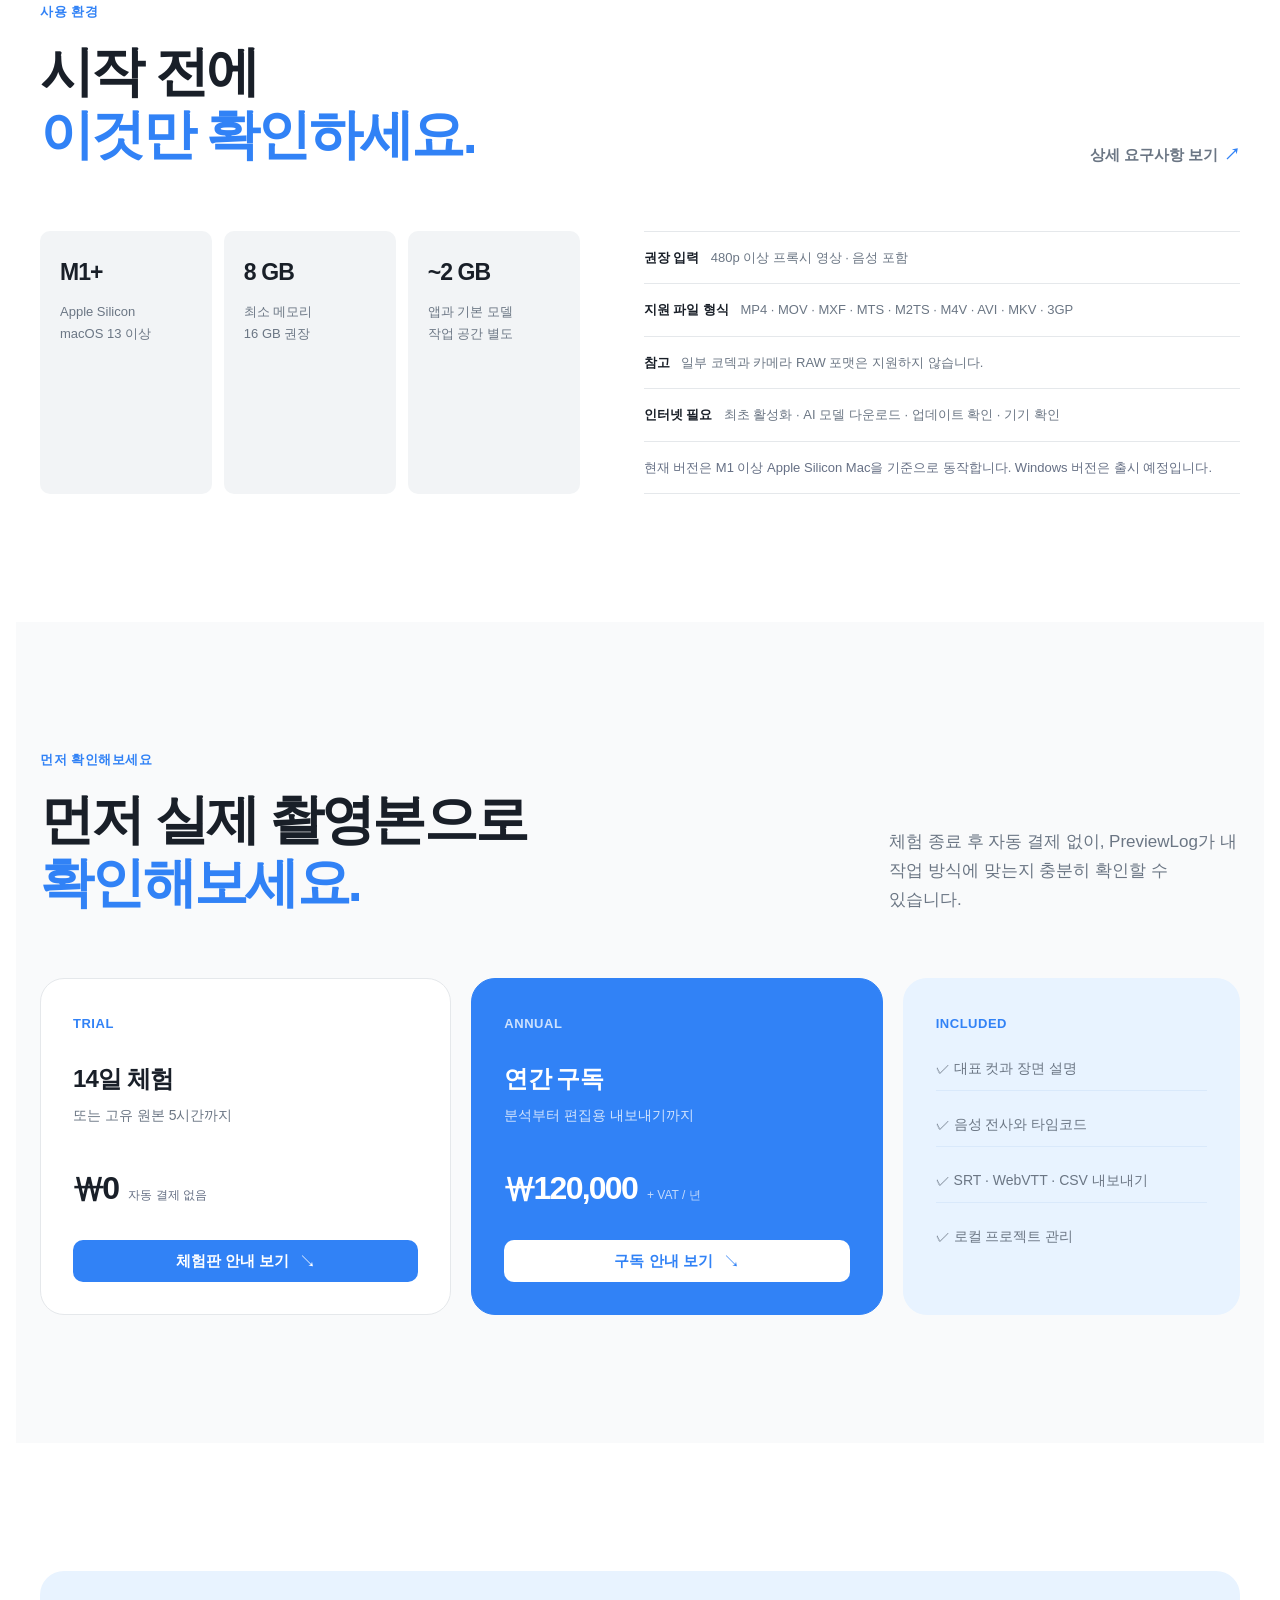
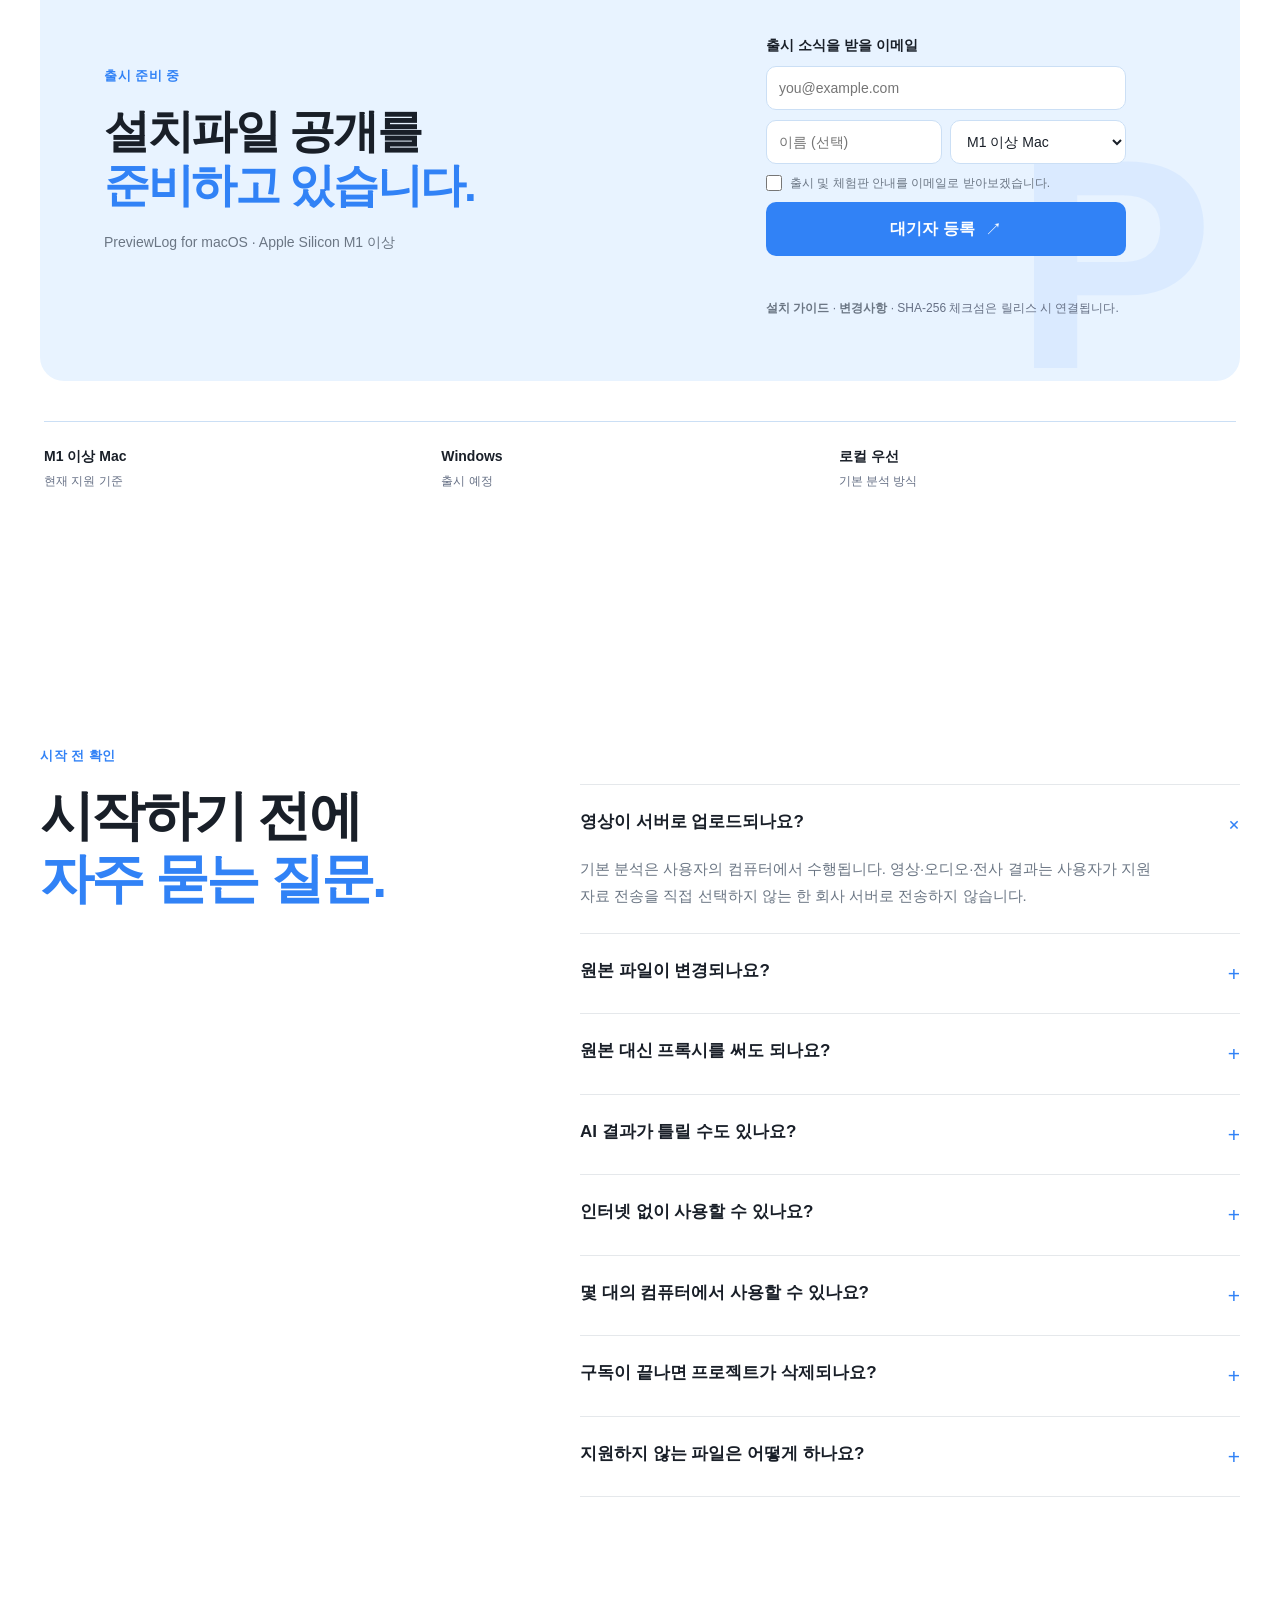
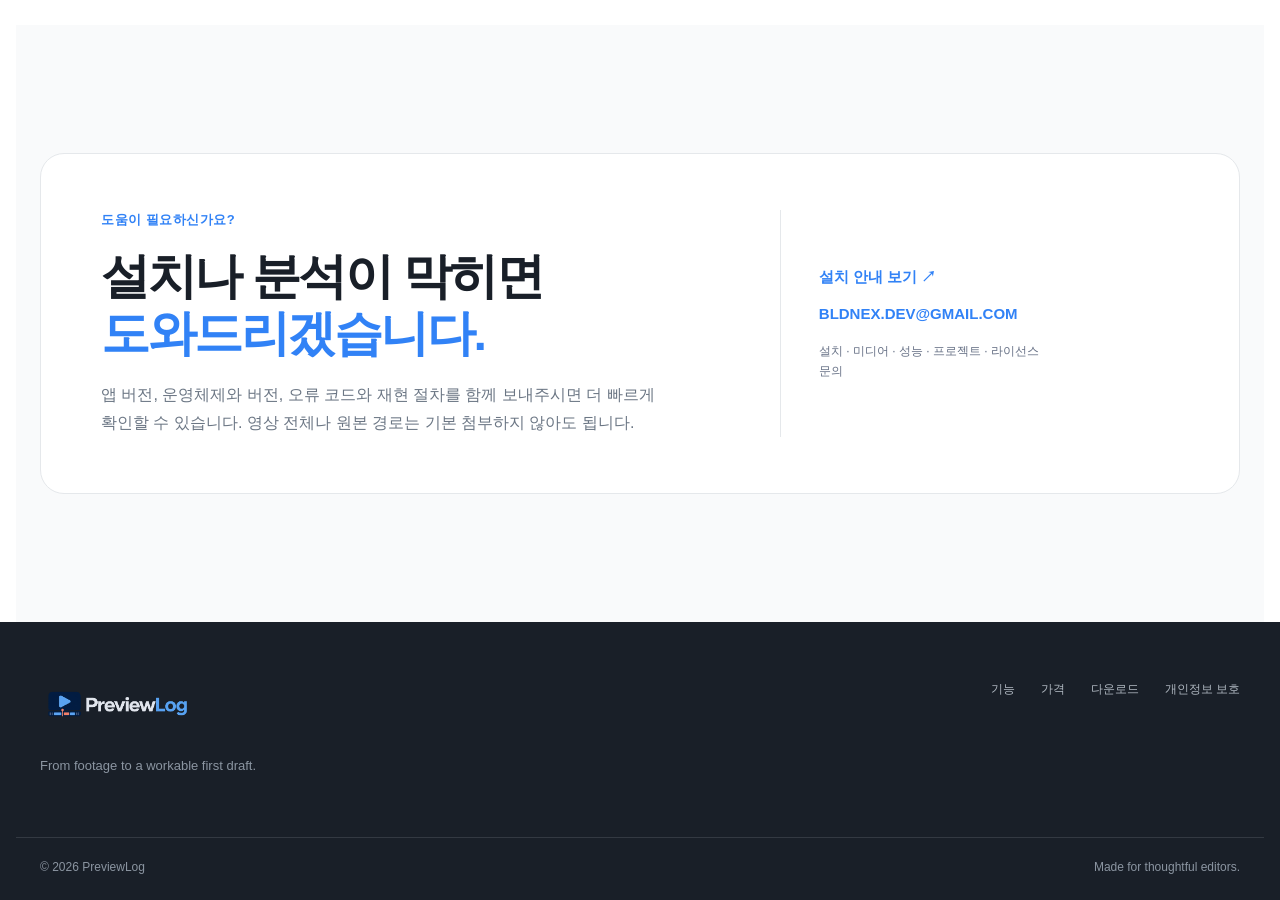
==== commit b2c4d888: "Refine audience section copy" ====
--- a/deploy/index.html
+++ b/deploy/index.html
@@ -70,7 +70,7 @@
 
       <section id="outputs" class="outputs"><div class="section-shell section-space"><div class="section-kicker">DELIVER TO EDITING</div><div class="split-heading"><h2>검토가 끝나면,<br /><em>편집용 파일로 내보내세요.</em></h2><p>선택한 컷과 수정한 로그를 HTML, PDF, CSV, SRT 등 필요한 형식으로 내보내 편집 작업에 전달합니다. 결과물은 원본 영상과 분리되어 관리됩니다.</p></div><div class="output-grid"><article><b>PREVIEW</b><h3>자체 포함 HTML</h3><p>선택한 컷, 전사, 장면 설명과 메모를 한 파일로 공유합니다.</p></article><article><b>EDITORIAL</b><h3>SRT · VTT · CSV</h3><p>수정한 대사와 타임코드를 편집 도구에서 이어서 사용할 수 있습니다.</p></article><article><b>REVIEW</b><h3>PDF 콘택트시트</h3><p>선택한 대표 컷과 메모를 검토용으로 전달합니다.</p></article><article><b>PROJECT</b><h3>JSON · SQLite</h3><p>버전과 수정값을 포함한 프로젝트 데이터를 보존합니다.</p></article></div></div></section>
 
-      <section class="use-cases section-shell section-space"><div class="section-kicker">MADE FOR REAL WORK</div><div class="split-heading"><h2>촬영이 끝난 뒤,<br /><em>정리가 필요한 사람들.</em></h2><p>완성본을 자동으로 만드는 편집기가 아닙니다. 촬영본을 검토하고 전달하는 시간을 줄이는 도구입니다.</p></div><div class="use-case-grid"><article><span>01</span><h3>조연출 · 프리뷰 작가</h3><p>테이크와 장면을 빠르게 분류하고 감독·PD에게 프리뷰를 전달합니다.</p></article><article><span>02</span><h3>인터뷰 · 다큐 제작팀</h3><p>긴 촬영본에서 대사, 인물, 장면과 타임코드를 함께 찾습니다.</p></article><article><span>03</span><h3>기업 · 교육 영상팀</h3><p>여러 촬영본을 일괄 정리해 편집자에게 일관된 결과물을 넘깁니다.</p></article><article><span>04</span><h3>데이터 매니저</h3><p>원본은 그대로 보존하면서 프록시와 분석 결과를 별도 프로젝트로 관리합니다.</p></article></div></section>
+      <section class="use-cases section-shell section-space"><div class="section-kicker">이런 분들을 위해</div><div class="split-heading"><h2>촬영이 끝난 뒤<br /><em>프리뷰를 준비하는 사람들</em></h2><p>완성본을 자동으로 만드는 편집기가 아닙니다. 촬영본을 검토하고 전달하는 시간을 줄이는 도구입니다.</p></div><div class="use-case-grid"><article><span>01</span><h3>조연출 · 프리뷰 작가</h3><p>테이크와 장면을 빠르게 분류하고 감독·PD에게 프리뷰를 전달합니다.</p></article><article><span>02</span><h3>인터뷰 · 다큐 제작팀</h3><p>긴 촬영본에서 대사, 인물, 장면과 타임코드를 함께 찾습니다.</p></article><article><span>03</span><h3>기업 · 교육 영상팀</h3><p>여러 촬영본을 일괄 정리해 편집자에게 일관된 결과물을 넘깁니다.</p></article><article><span>04</span><h3>데이터 매니저</h3><p>원본은 그대로 보존하면서 프록시와 분석 결과를 별도 프로젝트로 관리합니다.</p></article></div></section>
 
       <section id="privacy" class="privacy"><div class="section-shell privacy-inner"><div class="privacy-mark">⌁</div><div><div class="section-kicker">LOCAL BY DEFAULT</div><h2>클라우드 업로드 없이,<br /><em>내 작업 환경에서.</em></h2><p>영상·오디오·전사 결과는 기본적으로 사용자의 컴퓨터에서 처리됩니다. 원본과 프록시 파일은 읽기 전용으로 취급하고, 분석 결과는 지정한 프로젝트 폴더에 저장합니다.</p></div><div class="privacy-badge"><span>LOCAL</span><b>PROCESSING</b><small>Your footage stays<br />where you work.</small></div></div></section>
 
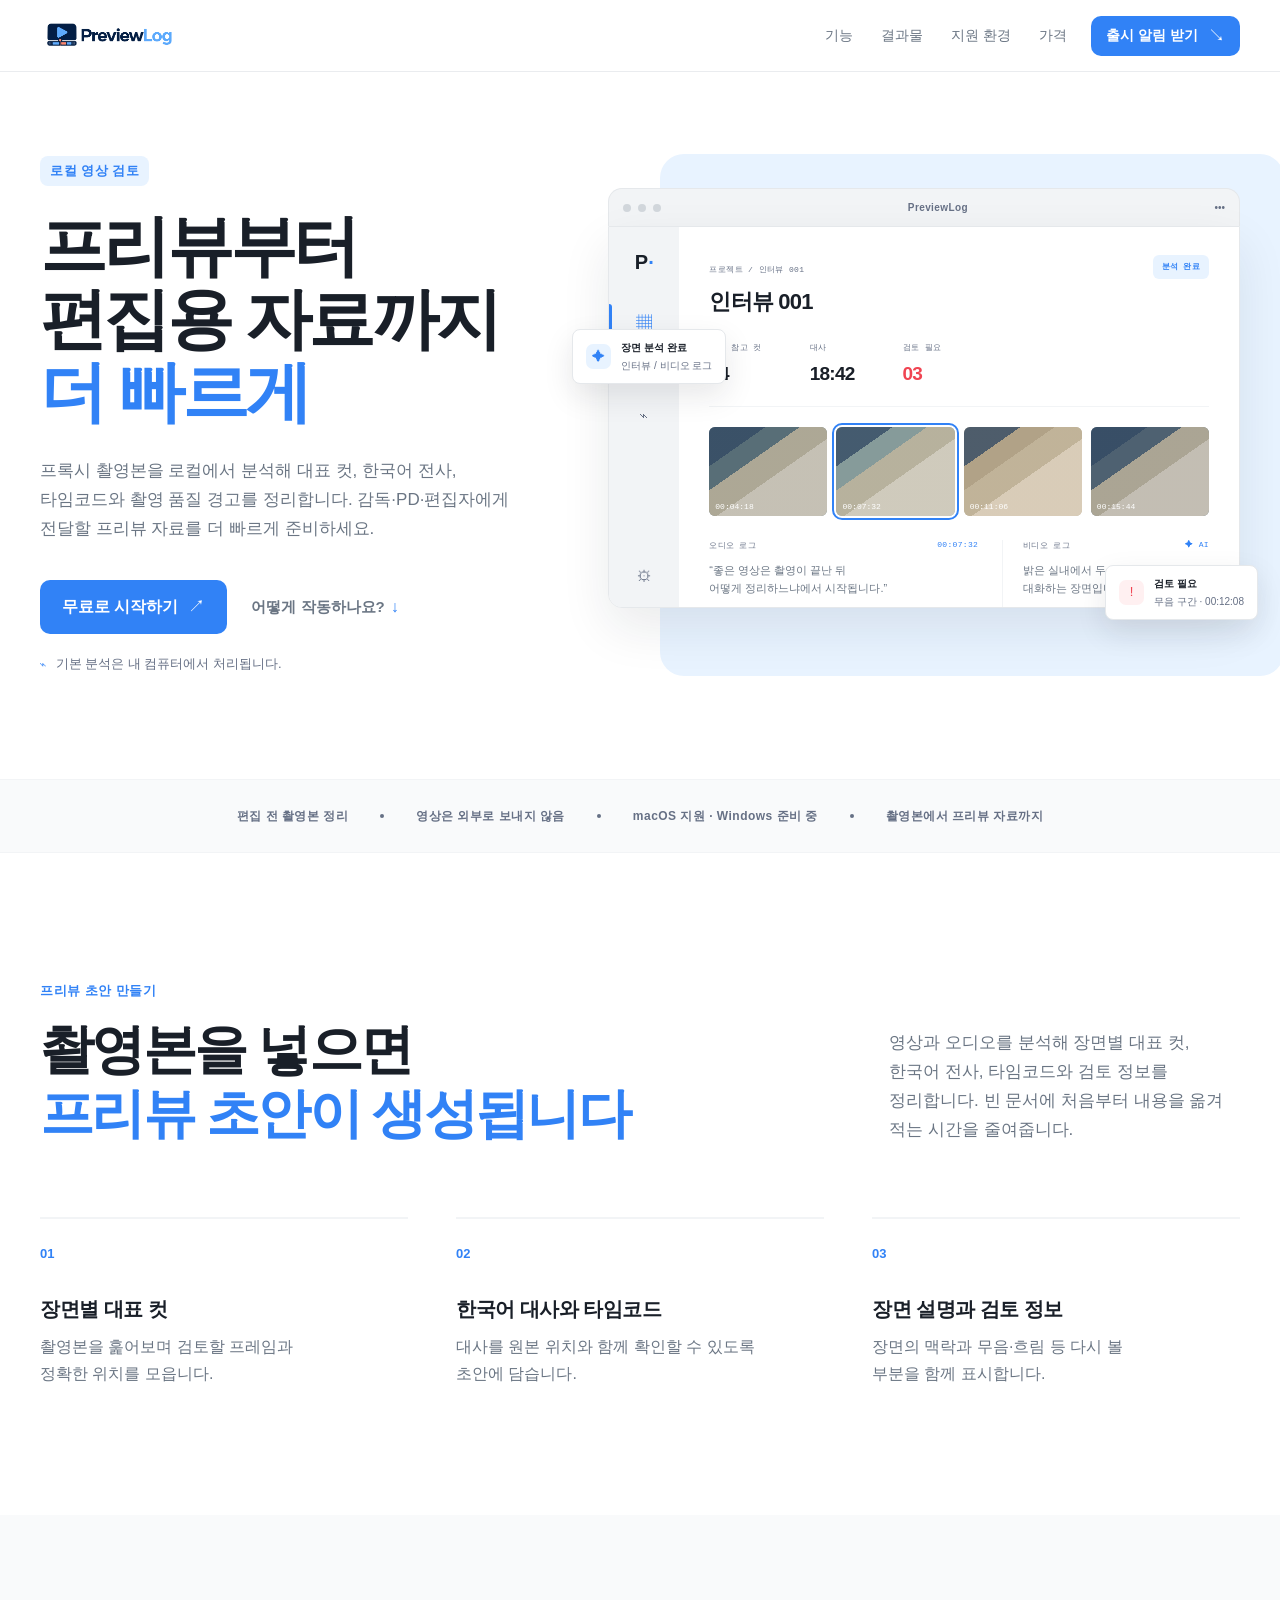
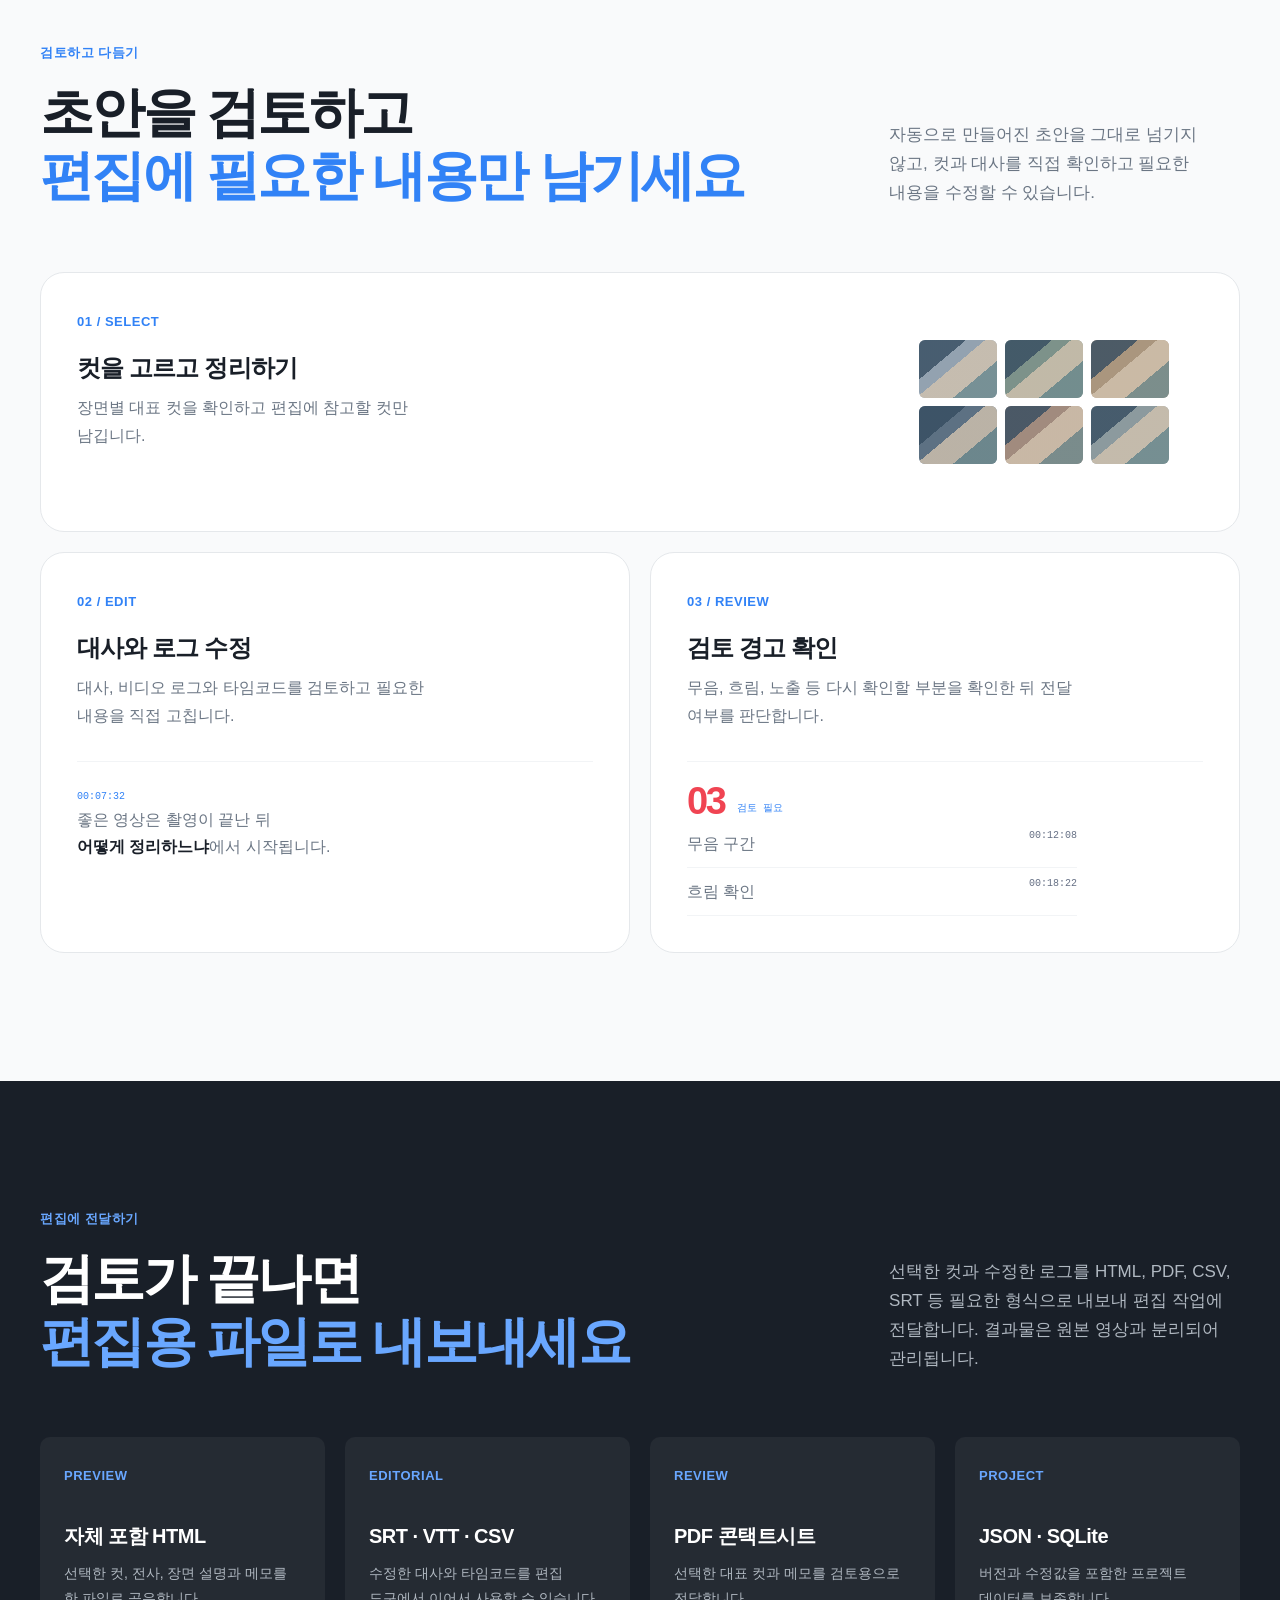
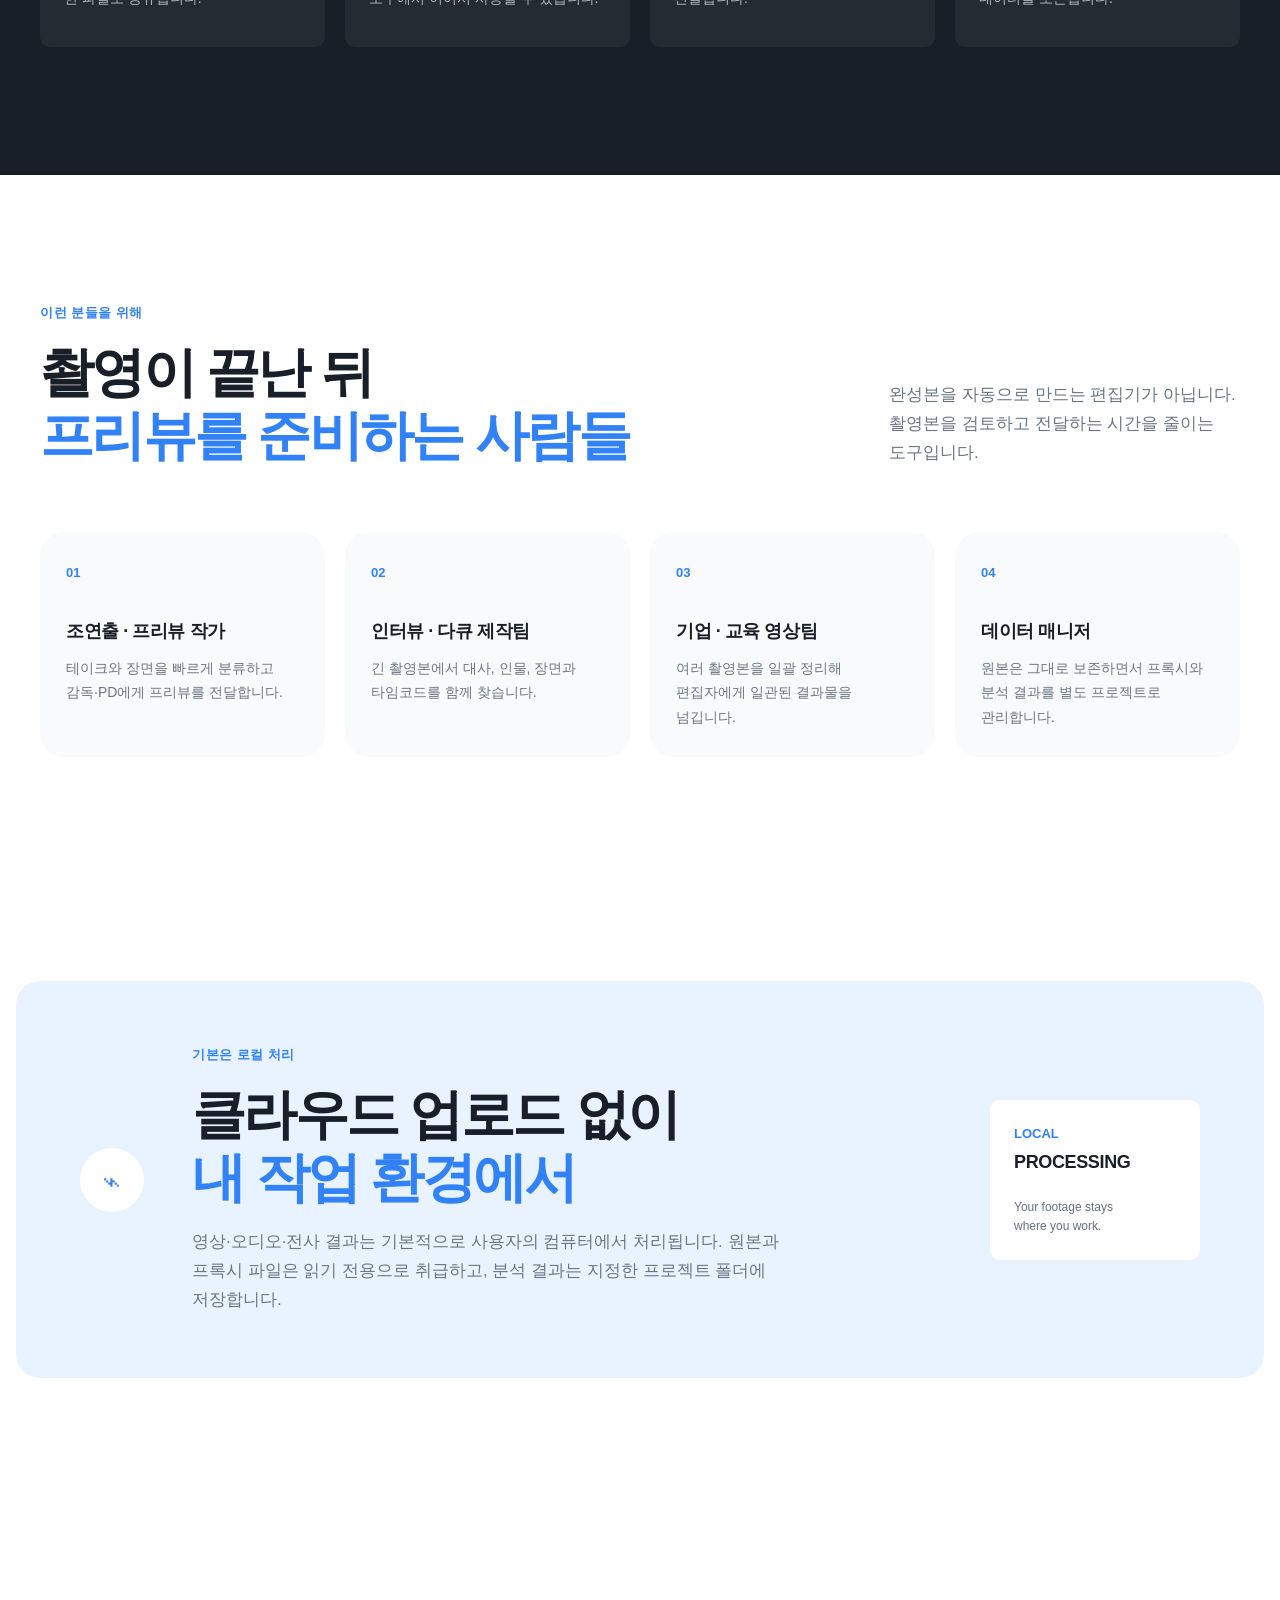
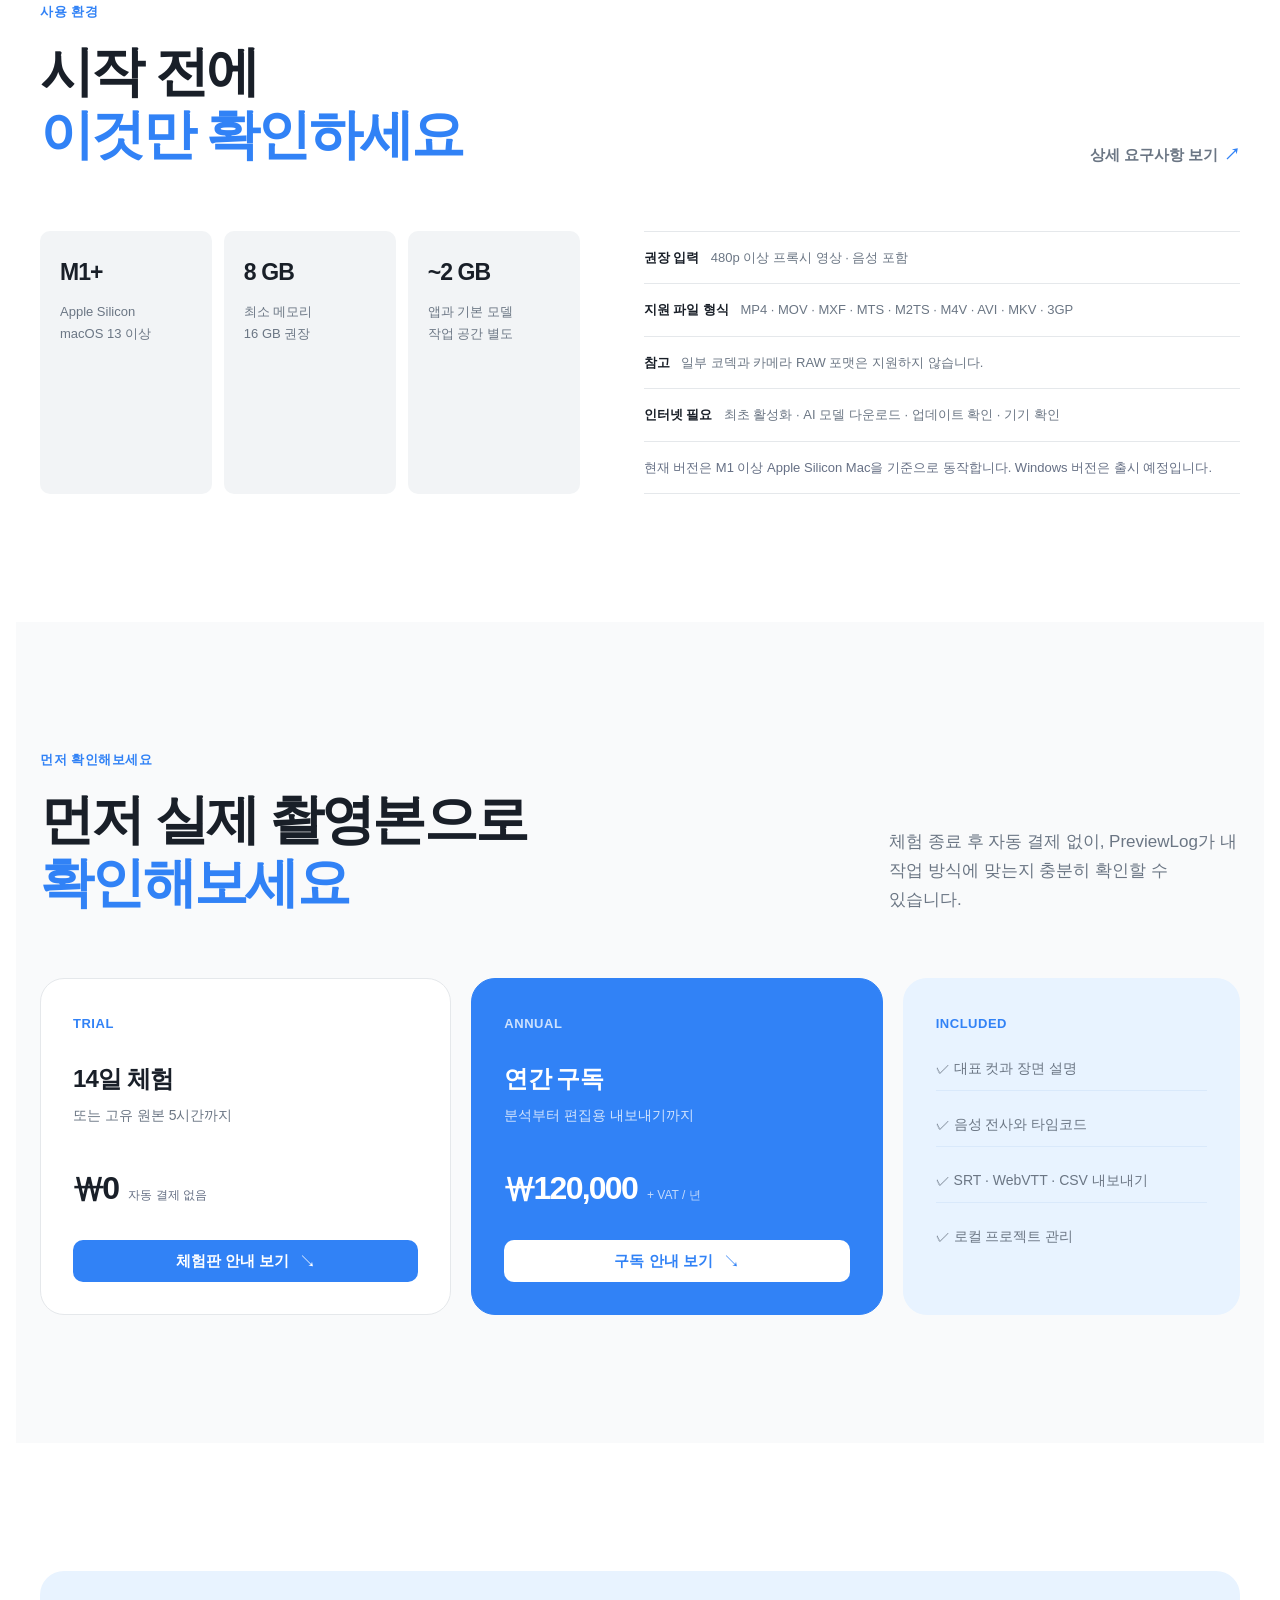
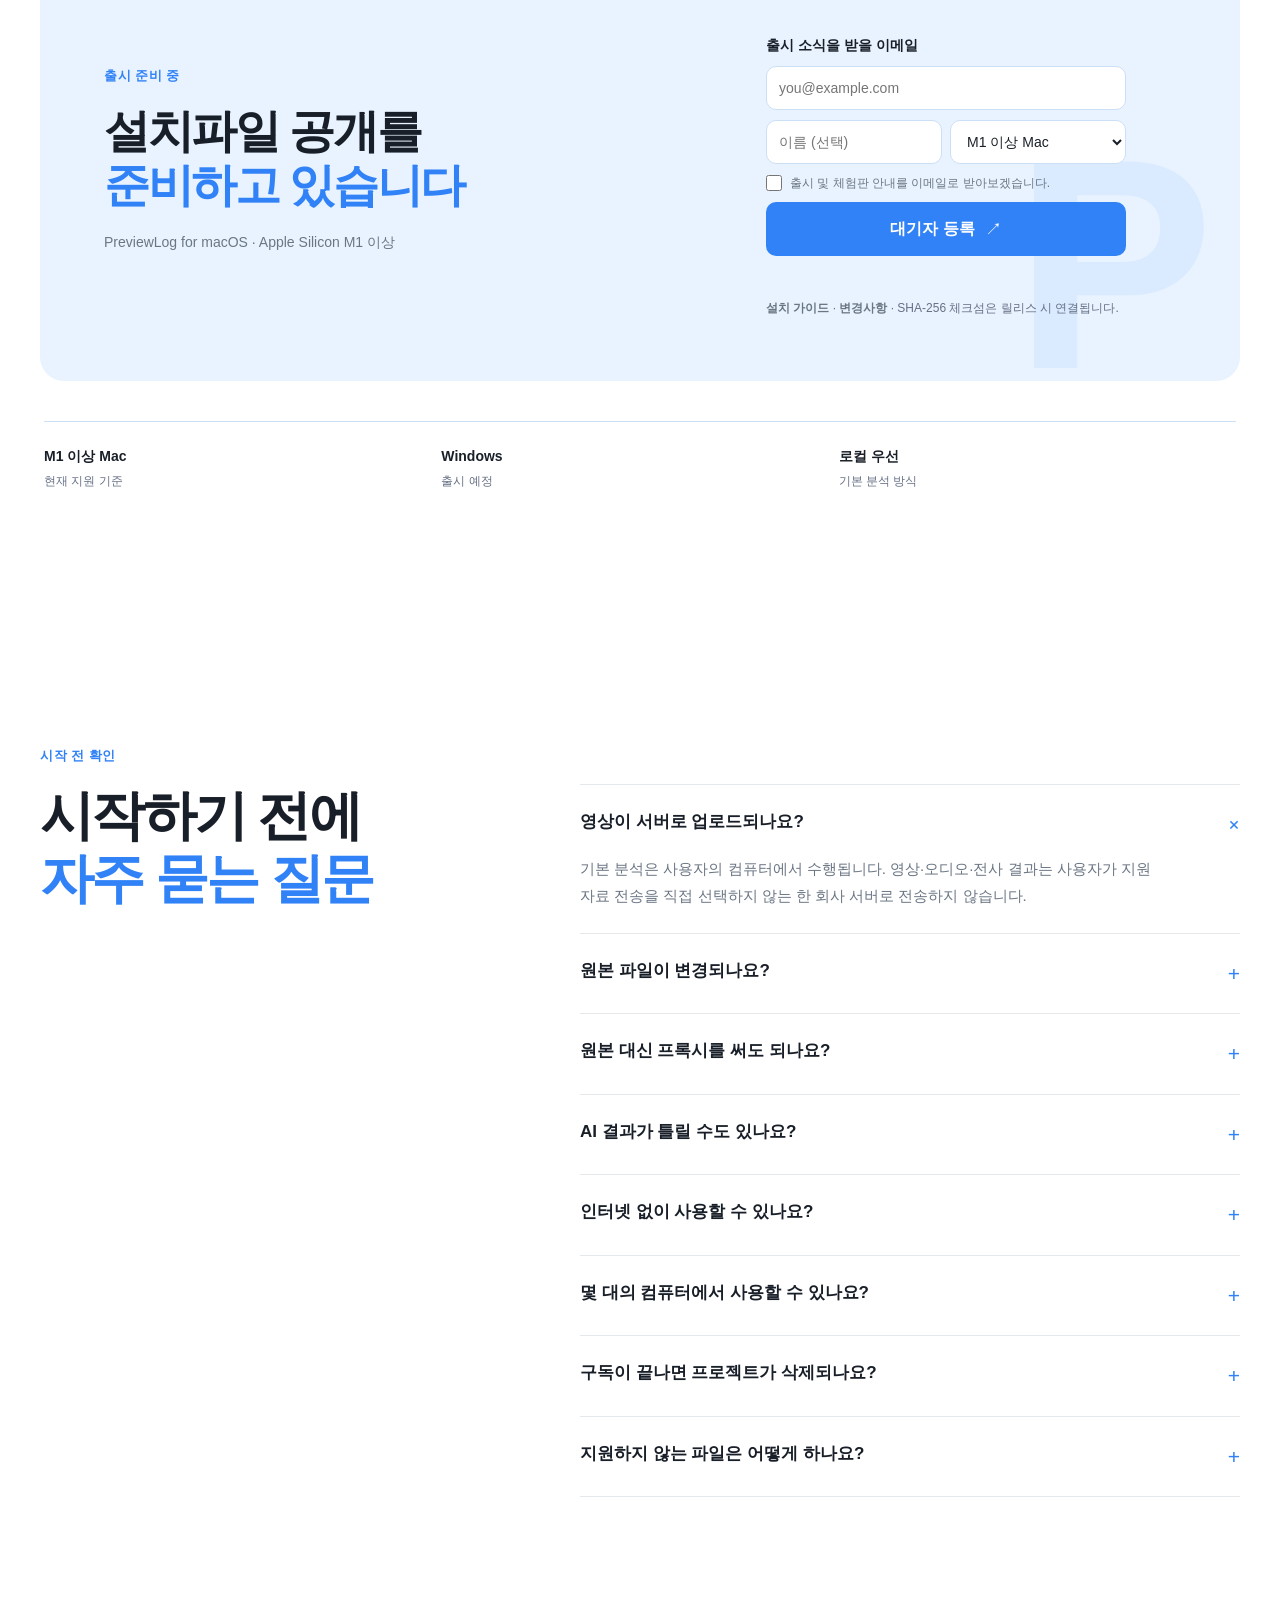
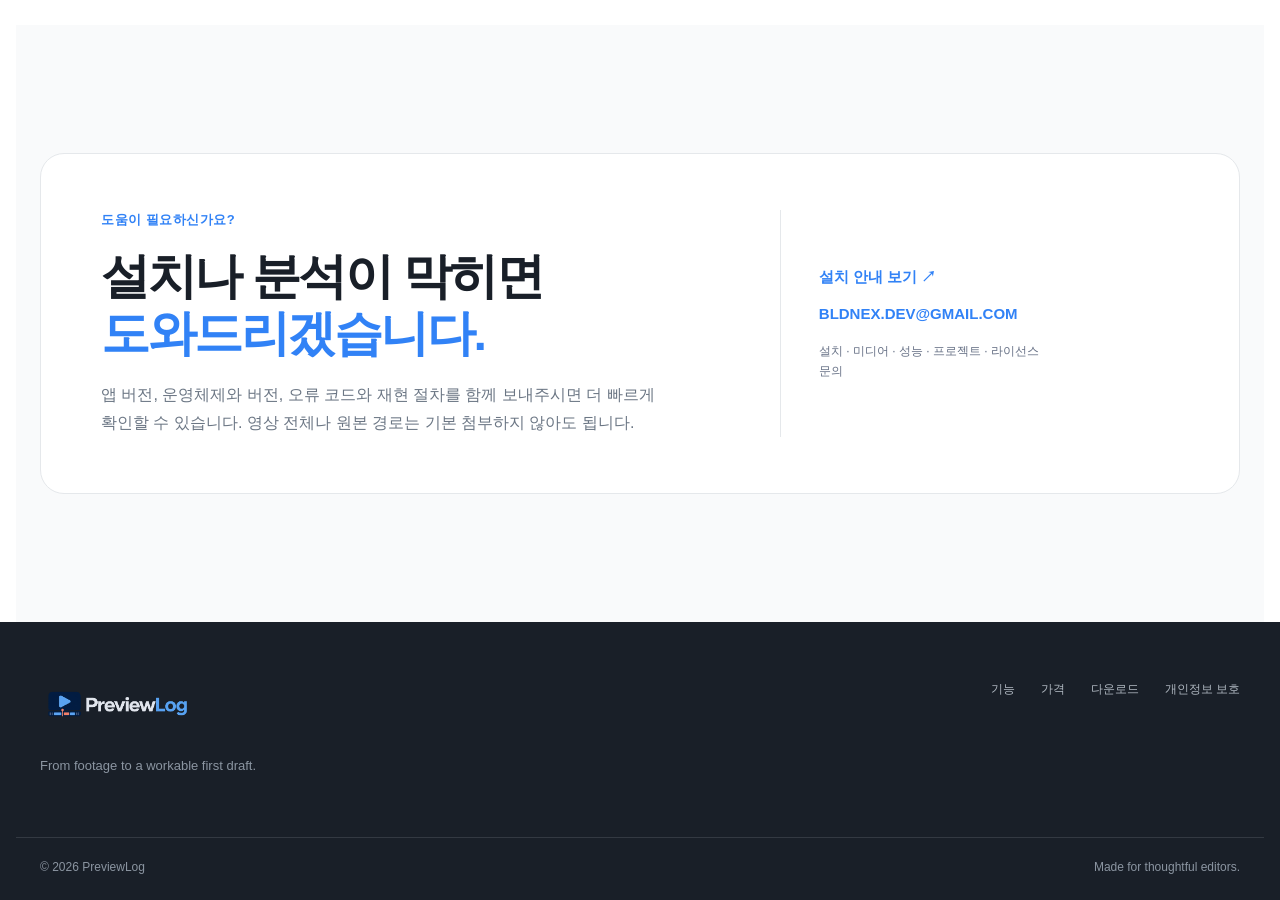
==== commit dc64d051: "Normalize punctuation in section headings" ====
--- a/deploy/index.html
+++ b/deploy/index.html
@@ -62,25 +62,25 @@
 
       <section id="draft" class="problem section-shell section-space">
         <div class="section-kicker">DRAFT YOUR PREVIEW</div>
-        <div class="split-heading"><h2>촬영본을 넣으면<br /><em>프리뷰 초안이 생성됩니다.</em></h2><p>영상과 오디오를 분석해 장면별 대표 컷, 한국어 전사, 타임코드와 검토 정보를 정리합니다. 빈 문서에 처음부터 내용을 옮겨 적는 시간을 줄여줍니다.</p></div>
+        <div class="split-heading"><h2>촬영본을 넣으면<br /><em>프리뷰 초안이 생성됩니다</em></h2><p>영상과 오디오를 분석해 장면별 대표 컷, 한국어 전사, 타임코드와 검토 정보를 정리합니다. 빈 문서에 처음부터 내용을 옮겨 적는 시간을 줄여줍니다.</p></div>
         <div class="problem-cards"><article><span>01</span><h3>장면별 대표 컷</h3><p>촬영본을 훑어보며 검토할 프레임과 정확한 위치를 모읍니다.</p></article><article><span>02</span><h3>한국어 대사와 타임코드</h3><p>대사를 원본 위치와 함께 확인할 수 있도록 초안에 담습니다.</p></article><article><span>03</span><h3>장면 설명과 검토 정보</h3><p>장면의 맥락과 무음·흐림 등 다시 볼 부분을 함께 표시합니다.</p></article></div>
       </section>
 
-      <section id="features" class="features section-space"><div class="section-shell"><div class="section-kicker">REVIEW &amp; REFINE</div><div class="split-heading"><h2>초안을 검토하고,<br /><em>편집에 필요한 내용만 남기세요.</em></h2><p>자동으로 만들어진 초안을 그대로 넘기지 않고, 컷과 대사를 직접 확인하고 필요한 내용을 수정할 수 있습니다.</p></div><div class="feature-grid"><article class="feature-card feature-wide"><div><span class="feature-number">01 / SELECT</span><h3>컷을 고르고 정리하기</h3><p>장면별 대표 컷을 확인하고 편집에 참고할 컷만 남깁니다.</p></div><div class="feature-visual contact-sheet"><div></div><div></div><div></div><div></div><div></div><div></div></div></article><article class="feature-card"><span class="feature-number">02 / EDIT</span><h3>대사와 로그 수정</h3><p>대사, 비디오 로그와 타임코드를 검토하고 필요한 내용을 직접 고칩니다.</p><div class="transcript-visual"><span>00:07:32</span><p>좋은 영상은 촬영이 끝난 뒤<br /><b>어떻게 정리하느냐</b>에서 시작됩니다.</p></div></article><article class="feature-card"><span class="feature-number">03 / REVIEW</span><h3>검토 경고 확인</h3><p>무음, 흐림, 노출 등 다시 확인할 부분을 확인한 뒤 전달 여부를 판단합니다.</p><div class="warning-visual"><div><b>03</b><span>검토 필요</span></div><p>무음 구간 <b>00:12:08</b></p><p>흐림 확인 <b>00:18:22</b></p></div></article></div></div></section>
+      <section id="features" class="features section-space"><div class="section-shell"><div class="section-kicker">REVIEW &amp; REFINE</div><div class="split-heading"><h2>초안을 검토하고<br /><em>편집에 필요한 내용만 남기세요</em></h2><p>자동으로 만들어진 초안을 그대로 넘기지 않고, 컷과 대사를 직접 확인하고 필요한 내용을 수정할 수 있습니다.</p></div><div class="feature-grid"><article class="feature-card feature-wide"><div><span class="feature-number">01 / SELECT</span><h3>컷을 고르고 정리하기</h3><p>장면별 대표 컷을 확인하고 편집에 참고할 컷만 남깁니다.</p></div><div class="feature-visual contact-sheet"><div></div><div></div><div></div><div></div><div></div><div></div></div></article><article class="feature-card"><span class="feature-number">02 / EDIT</span><h3>대사와 로그 수정</h3><p>대사, 비디오 로그와 타임코드를 검토하고 필요한 내용을 직접 고칩니다.</p><div class="transcript-visual"><span>00:07:32</span><p>좋은 영상은 촬영이 끝난 뒤<br /><b>어떻게 정리하느냐</b>에서 시작됩니다.</p></div></article><article class="feature-card"><span class="feature-number">03 / REVIEW</span><h3>검토 경고 확인</h3><p>무음, 흐림, 노출 등 다시 확인할 부분을 확인한 뒤 전달 여부를 판단합니다.</p><div class="warning-visual"><div><b>03</b><span>검토 필요</span></div><p>무음 구간 <b>00:12:08</b></p><p>흐림 확인 <b>00:18:22</b></p></div></article></div></div></section>
 
-      <section id="outputs" class="outputs"><div class="section-shell section-space"><div class="section-kicker">DELIVER TO EDITING</div><div class="split-heading"><h2>검토가 끝나면,<br /><em>편집용 파일로 내보내세요.</em></h2><p>선택한 컷과 수정한 로그를 HTML, PDF, CSV, SRT 등 필요한 형식으로 내보내 편집 작업에 전달합니다. 결과물은 원본 영상과 분리되어 관리됩니다.</p></div><div class="output-grid"><article><b>PREVIEW</b><h3>자체 포함 HTML</h3><p>선택한 컷, 전사, 장면 설명과 메모를 한 파일로 공유합니다.</p></article><article><b>EDITORIAL</b><h3>SRT · VTT · CSV</h3><p>수정한 대사와 타임코드를 편집 도구에서 이어서 사용할 수 있습니다.</p></article><article><b>REVIEW</b><h3>PDF 콘택트시트</h3><p>선택한 대표 컷과 메모를 검토용으로 전달합니다.</p></article><article><b>PROJECT</b><h3>JSON · SQLite</h3><p>버전과 수정값을 포함한 프로젝트 데이터를 보존합니다.</p></article></div></div></section>
+      <section id="outputs" class="outputs"><div class="section-shell section-space"><div class="section-kicker">DELIVER TO EDITING</div><div class="split-heading"><h2>검토가 끝나면<br /><em>편집용 파일로 내보내세요</em></h2><p>선택한 컷과 수정한 로그를 HTML, PDF, CSV, SRT 등 필요한 형식으로 내보내 편집 작업에 전달합니다. 결과물은 원본 영상과 분리되어 관리됩니다.</p></div><div class="output-grid"><article><b>PREVIEW</b><h3>자체 포함 HTML</h3><p>선택한 컷, 전사, 장면 설명과 메모를 한 파일로 공유합니다.</p></article><article><b>EDITORIAL</b><h3>SRT · VTT · CSV</h3><p>수정한 대사와 타임코드를 편집 도구에서 이어서 사용할 수 있습니다.</p></article><article><b>REVIEW</b><h3>PDF 콘택트시트</h3><p>선택한 대표 컷과 메모를 검토용으로 전달합니다.</p></article><article><b>PROJECT</b><h3>JSON · SQLite</h3><p>버전과 수정값을 포함한 프로젝트 데이터를 보존합니다.</p></article></div></div></section>
 
       <section class="use-cases section-shell section-space"><div class="section-kicker">이런 분들을 위해</div><div class="split-heading"><h2>촬영이 끝난 뒤<br /><em>프리뷰를 준비하는 사람들</em></h2><p>완성본을 자동으로 만드는 편집기가 아닙니다. 촬영본을 검토하고 전달하는 시간을 줄이는 도구입니다.</p></div><div class="use-case-grid"><article><span>01</span><h3>조연출 · 프리뷰 작가</h3><p>테이크와 장면을 빠르게 분류하고 감독·PD에게 프리뷰를 전달합니다.</p></article><article><span>02</span><h3>인터뷰 · 다큐 제작팀</h3><p>긴 촬영본에서 대사, 인물, 장면과 타임코드를 함께 찾습니다.</p></article><article><span>03</span><h3>기업 · 교육 영상팀</h3><p>여러 촬영본을 일괄 정리해 편집자에게 일관된 결과물을 넘깁니다.</p></article><article><span>04</span><h3>데이터 매니저</h3><p>원본은 그대로 보존하면서 프록시와 분석 결과를 별도 프로젝트로 관리합니다.</p></article></div></section>
 
-      <section id="privacy" class="privacy"><div class="section-shell privacy-inner"><div class="privacy-mark">⌁</div><div><div class="section-kicker">LOCAL BY DEFAULT</div><h2>클라우드 업로드 없이,<br /><em>내 작업 환경에서.</em></h2><p>영상·오디오·전사 결과는 기본적으로 사용자의 컴퓨터에서 처리됩니다. 원본과 프록시 파일은 읽기 전용으로 취급하고, 분석 결과는 지정한 프로젝트 폴더에 저장합니다.</p></div><div class="privacy-badge"><span>LOCAL</span><b>PROCESSING</b><small>Your footage stays<br />where you work.</small></div></div></section>
+      <section id="privacy" class="privacy"><div class="section-shell privacy-inner"><div class="privacy-mark">⌁</div><div><div class="section-kicker">LOCAL BY DEFAULT</div><h2>클라우드 업로드 없이<br /><em>내 작업 환경에서</em></h2><p>영상·오디오·전사 결과는 기본적으로 사용자의 컴퓨터에서 처리됩니다. 원본과 프록시 파일은 읽기 전용으로 취급하고, 분석 결과는 지정한 프로젝트 폴더에 저장합니다.</p></div><div class="privacy-badge"><span>LOCAL</span><b>PROCESSING</b><small>Your footage stays<br />where you work.</small></div></div></section>
 
-      <section id="requirements" class="requirements section-shell section-space"><div class="section-kicker">SYSTEM REQUIREMENTS</div><div class="requirements-head"><h2>시작 전에<br /><em>이것만 확인하세요.</em></h2><a class="text-link" href="./requirements.html">상세 요구사항 보기 <span>↗</span></a></div><div class="requirements-grid"><div class="requirement-main"><div><b>M1+</b><span>Apple Silicon<br />macOS 13 이상</span></div><div><b>8 GB</b><span>최소 메모리<br />16 GB 권장</span></div><div><b>~2 GB</b><span>앱과 기본 모델<br />작업 공간 별도</span></div></div><div class="requirement-notes"><p><b>권장 입력</b> 480p 이상 프록시 영상 · 음성 포함</p><p><b>지원 파일 형식</b> MP4 · MOV · MXF · MTS · M2TS · M4V · AVI · MKV · 3GP</p><p><b>참고</b> 일부 코덱과 카메라 RAW 포맷은 지원하지 않습니다.</p><p><b>인터넷 필요</b> 최초 활성화 · AI 모델 다운로드 · 업데이트 확인 · 기기 확인</p><p class="muted-note">현재 버전은 M1 이상 Apple Silicon Mac을 기준으로 동작합니다. Windows 버전은 출시 예정입니다.</p></div></div></section>
+      <section id="requirements" class="requirements section-shell section-space"><div class="section-kicker">SYSTEM REQUIREMENTS</div><div class="requirements-head"><h2>시작 전에<br /><em>이것만 확인하세요</em></h2><a class="text-link" href="./requirements.html">상세 요구사항 보기 <span>↗</span></a></div><div class="requirements-grid"><div class="requirement-main"><div><b>M1+</b><span>Apple Silicon<br />macOS 13 이상</span></div><div><b>8 GB</b><span>최소 메모리<br />16 GB 권장</span></div><div><b>~2 GB</b><span>앱과 기본 모델<br />작업 공간 별도</span></div></div><div class="requirement-notes"><p><b>권장 입력</b> 480p 이상 프록시 영상 · 음성 포함</p><p><b>지원 파일 형식</b> MP4 · MOV · MXF · MTS · M2TS · M4V · AVI · MKV · 3GP</p><p><b>참고</b> 일부 코덱과 카메라 RAW 포맷은 지원하지 않습니다.</p><p><b>인터넷 필요</b> 최초 활성화 · AI 모델 다운로드 · 업데이트 확인 · 기기 확인</p><p class="muted-note">현재 버전은 M1 이상 Apple Silicon Mac을 기준으로 동작합니다. Windows 버전은 출시 예정입니다.</p></div></div></section>
 
-      <section id="pricing" class="pricing section-shell section-space"><div class="section-kicker">SIMPLE TO START</div><div class="split-heading"><h2>먼저 실제 촬영본으로<br /><em>확인해보세요.</em></h2><p>체험 종료 후 자동 결제 없이, PreviewLog가 내 작업 방식에 맞는지 충분히 확인할 수 있습니다.</p></div><div class="pricing-grid"><div class="price-card price-trial"><span class="price-label">TRIAL</span><h3>14일 체험</h3><p>또는 고유 원본 5시간까지</p><div class="price-line"><strong>₩0</strong><span>자동 결제 없음</span></div><a class="button button-primary" href="#download">체험판 안내 보기 <span>↘</span></a></div><div class="price-card price-paid"><span class="price-label">ANNUAL</span><h3>연간 구독</h3><p>분석부터 편집용 내보내기까지</p><div class="price-line"><strong>₩120,000</strong><span>+ VAT / 년</span></div><a class="button button-coral" href="#download">구독 안내 보기 <span>↘</span></a></div><div class="price-perks"><span>INCLUDED</span><p>✓ 대표 컷과 장면 설명</p><p>✓ 음성 전사와 타임코드</p><p>✓ SRT · WebVTT · CSV 내보내기</p><p>✓ 로컬 프로젝트 관리</p></div></div></section>
+      <section id="pricing" class="pricing section-shell section-space"><div class="section-kicker">SIMPLE TO START</div><div class="split-heading"><h2>먼저 실제 촬영본으로<br /><em>확인해보세요</em></h2><p>체험 종료 후 자동 결제 없이, PreviewLog가 내 작업 방식에 맞는지 충분히 확인할 수 있습니다.</p></div><div class="pricing-grid"><div class="price-card price-trial"><span class="price-label">TRIAL</span><h3>14일 체험</h3><p>또는 고유 원본 5시간까지</p><div class="price-line"><strong>₩0</strong><span>자동 결제 없음</span></div><a class="button button-primary" href="#download">체험판 안내 보기 <span>↘</span></a></div><div class="price-card price-paid"><span class="price-label">ANNUAL</span><h3>연간 구독</h3><p>분석부터 편집용 내보내기까지</p><div class="price-line"><strong>₩120,000</strong><span>+ VAT / 년</span></div><a class="button button-coral" href="#download">구독 안내 보기 <span>↘</span></a></div><div class="price-perks"><span>INCLUDED</span><p>✓ 대표 컷과 장면 설명</p><p>✓ 음성 전사와 타임코드</p><p>✓ SRT · WebVTT · CSV 내보내기</p><p>✓ 로컬 프로젝트 관리</p></div></div></section>
 
-      <section id="download" class="download section-shell section-space"><div class="download-card"><div><div class="section-kicker">RELEASE PREPARATION</div><h2>설치파일 공개를<br /><em>준비하고 있습니다.</em></h2><p>PreviewLog for macOS · Apple Silicon M1 이상</p></div><form class="download-actions waitlist-form" data-endpoint="" novalidate><label for="waitlist-email">출시 소식을 받을 이메일</label><input id="waitlist-email" name="email" type="email" autocomplete="email" placeholder="you@example.com" required /><div class="waitlist-fields"><input name="name" type="text" autocomplete="name" placeholder="이름 (선택)" /><select name="platform" aria-label="관심 플랫폼"><option value="macos">M1 이상 Mac</option><option value="windows">Windows (출시 예정)</option></select></div><label class="waitlist-consent"><input name="consent" type="checkbox" value="yes" required /><span>출시 및 체험판 안내를 이메일로 받아보겠습니다.</span></label><input class="waitlist-honeypot" name="website" type="text" tabindex="-1" autocomplete="off" aria-hidden="true" /><button class="button button-coral button-large" type="submit">대기자 등록 <span>↗</span></button><span class="waitlist-status" role="status" aria-live="polite"></span></form><small class="download-note"><a href="./install.html">설치 가이드</a> · <a href="./changelog.html">변경사항</a> · SHA-256 체크섬은 릴리스 시 연결됩니다.</small></div><div class="download-meta"><div><b>M1 이상 Mac</b><span>현재 지원 기준</span></div><div><b>Windows</b><span>출시 예정</span></div><div><b>로컬 우선</b><span>기본 분석 방식</span></div></div></section>
+      <section id="download" class="download section-shell section-space"><div class="download-card"><div><div class="section-kicker">RELEASE PREPARATION</div><h2>설치파일 공개를<br /><em>준비하고 있습니다</em></h2><p>PreviewLog for macOS · Apple Silicon M1 이상</p></div><form class="download-actions waitlist-form" data-endpoint="" novalidate><label for="waitlist-email">출시 소식을 받을 이메일</label><input id="waitlist-email" name="email" type="email" autocomplete="email" placeholder="you@example.com" required /><div class="waitlist-fields"><input name="name" type="text" autocomplete="name" placeholder="이름 (선택)" /><select name="platform" aria-label="관심 플랫폼"><option value="macos">M1 이상 Mac</option><option value="windows">Windows (출시 예정)</option></select></div><label class="waitlist-consent"><input name="consent" type="checkbox" value="yes" required /><span>출시 및 체험판 안내를 이메일로 받아보겠습니다.</span></label><input class="waitlist-honeypot" name="website" type="text" tabindex="-1" autocomplete="off" aria-hidden="true" /><button class="button button-coral button-large" type="submit">대기자 등록 <span>↗</span></button><span class="waitlist-status" role="status" aria-live="polite"></span></form><small class="download-note"><a href="./install.html">설치 가이드</a> · <a href="./changelog.html">변경사항</a> · SHA-256 체크섬은 릴리스 시 연결됩니다.</small></div><div class="download-meta"><div><b>M1 이상 Mac</b><span>현재 지원 기준</span></div><div><b>Windows</b><span>출시 예정</span></div><div><b>로컬 우선</b><span>기본 분석 방식</span></div></div></section>
 
-      <section class="faq section-shell section-space"><div class="section-kicker">GOOD TO KNOW</div><div class="faq-layout"><h2>시작하기 전에<br /><em>자주 묻는 질문.</em></h2><div class="faq-list"><details open><summary>영상이 서버로 업로드되나요?<span>+</span></summary><p>기본 분석은 사용자의 컴퓨터에서 수행됩니다. 영상·오디오·전사 결과는 사용자가 지원 자료 전송을 직접 선택하지 않는 한 회사 서버로 전송하지 않습니다.</p></details><details><summary>원본 파일이 변경되나요?<span>+</span></summary><p>원본과 프록시 입력은 읽기 전용으로 취급하며, 분석 결과는 지정한 프로젝트 폴더에 별도로 저장합니다.</p></details><details><summary>원본 대신 프록시를 써도 되나요?<span>+</span></summary><p>프록시 사용을 권장합니다. 길이, 프레임레이트와 시작 타임코드가 일치하면 분석 결과를 원본에 재연결할 수 있습니다.</p></details><details><summary>AI 결과가 틀릴 수도 있나요?<span>+</span></summary><p>네. 전사와 장면 설명은 검토를 돕는 보조 결과입니다. 중요한 장면과 대사는 원본으로 확인하고 필요한 내용을 직접 수정하세요.</p></details><details><summary>인터넷 없이 사용할 수 있나요?<span>+</span></summary><p>영상 분석은 로컬에서 이루어집니다. 최초 활성화, 모델 다운로드, 업데이트와 동시 사용 확인에는 인터넷이 필요합니다.</p></details><details><summary>몇 대의 컴퓨터에서 사용할 수 있나요?<span>+</span></summary><p>개인 라이선스는 최대 2대에 등록하고 동시에 1대에서 사용할 수 있습니다. 기기는 고객 포털에서 해제할 수 있습니다.</p></details><details><summary>구독이 끝나면 프로젝트가 삭제되나요?<span>+</span></summary><p>삭제되지 않습니다. 다만 구독이 만료되면 신규 분석과 편집·내보내기가 제한되며, 다시 구독하면 이용을 재개할 수 있습니다.</p></details><details><summary>지원하지 않는 파일은 어떻게 하나요?<span>+</span></summary><p>카메라 RAW는 현재 지원하지 않습니다. 편집 프로그램이나 카메라 제조사 도구로 MP4 또는 MOV 프록시를 만들어 사용하세요.</p></details></div></div></section>
+      <section class="faq section-shell section-space"><div class="section-kicker">GOOD TO KNOW</div><div class="faq-layout"><h2>시작하기 전에<br /><em>자주 묻는 질문</em></h2><div class="faq-list"><details open><summary>영상이 서버로 업로드되나요?<span>+</span></summary><p>기본 분석은 사용자의 컴퓨터에서 수행됩니다. 영상·오디오·전사 결과는 사용자가 지원 자료 전송을 직접 선택하지 않는 한 회사 서버로 전송하지 않습니다.</p></details><details><summary>원본 파일이 변경되나요?<span>+</span></summary><p>원본과 프록시 입력은 읽기 전용으로 취급하며, 분석 결과는 지정한 프로젝트 폴더에 별도로 저장합니다.</p></details><details><summary>원본 대신 프록시를 써도 되나요?<span>+</span></summary><p>프록시 사용을 권장합니다. 길이, 프레임레이트와 시작 타임코드가 일치하면 분석 결과를 원본에 재연결할 수 있습니다.</p></details><details><summary>AI 결과가 틀릴 수도 있나요?<span>+</span></summary><p>네. 전사와 장면 설명은 검토를 돕는 보조 결과입니다. 중요한 장면과 대사는 원본으로 확인하고 필요한 내용을 직접 수정하세요.</p></details><details><summary>인터넷 없이 사용할 수 있나요?<span>+</span></summary><p>영상 분석은 로컬에서 이루어집니다. 최초 활성화, 모델 다운로드, 업데이트와 동시 사용 확인에는 인터넷이 필요합니다.</p></details><details><summary>몇 대의 컴퓨터에서 사용할 수 있나요?<span>+</span></summary><p>개인 라이선스는 최대 2대에 등록하고 동시에 1대에서 사용할 수 있습니다. 기기는 고객 포털에서 해제할 수 있습니다.</p></details><details><summary>구독이 끝나면 프로젝트가 삭제되나요?<span>+</span></summary><p>삭제되지 않습니다. 다만 구독이 만료되면 신규 분석과 편집·내보내기가 제한되며, 다시 구독하면 이용을 재개할 수 있습니다.</p></details><details><summary>지원하지 않는 파일은 어떻게 하나요?<span>+</span></summary><p>카메라 RAW는 현재 지원하지 않습니다. 편집 프로그램이나 카메라 제조사 도구로 MP4 또는 MOV 프록시를 만들어 사용하세요.</p></details></div></div></section>
 
       <section class="support section-shell section-space"><div class="support-card"><div><div class="section-kicker">NEED A HAND?</div><h2>설치나 분석이 막히면<br /><em>도와드리겠습니다.</em></h2><p>앱 버전, 운영체제와 버전, 오류 코드와 재현 절차를 함께 보내주시면 더 빠르게 확인할 수 있습니다. 영상 전체나 원본 경로는 기본 첨부하지 않아도 됩니다.</p></div><div class="support-links"><a href="./install.html">설치 안내 보기 <span>↗</span></a><a class="pending-contact" href="mailto:BLDNEX.DEV@GMAIL.COM">BLDNEX.DEV@GMAIL.COM</a><small>설치 · 미디어 · 성능 · 프로젝트 · 라이선스 문의</small></div></div></section>
     </main>
